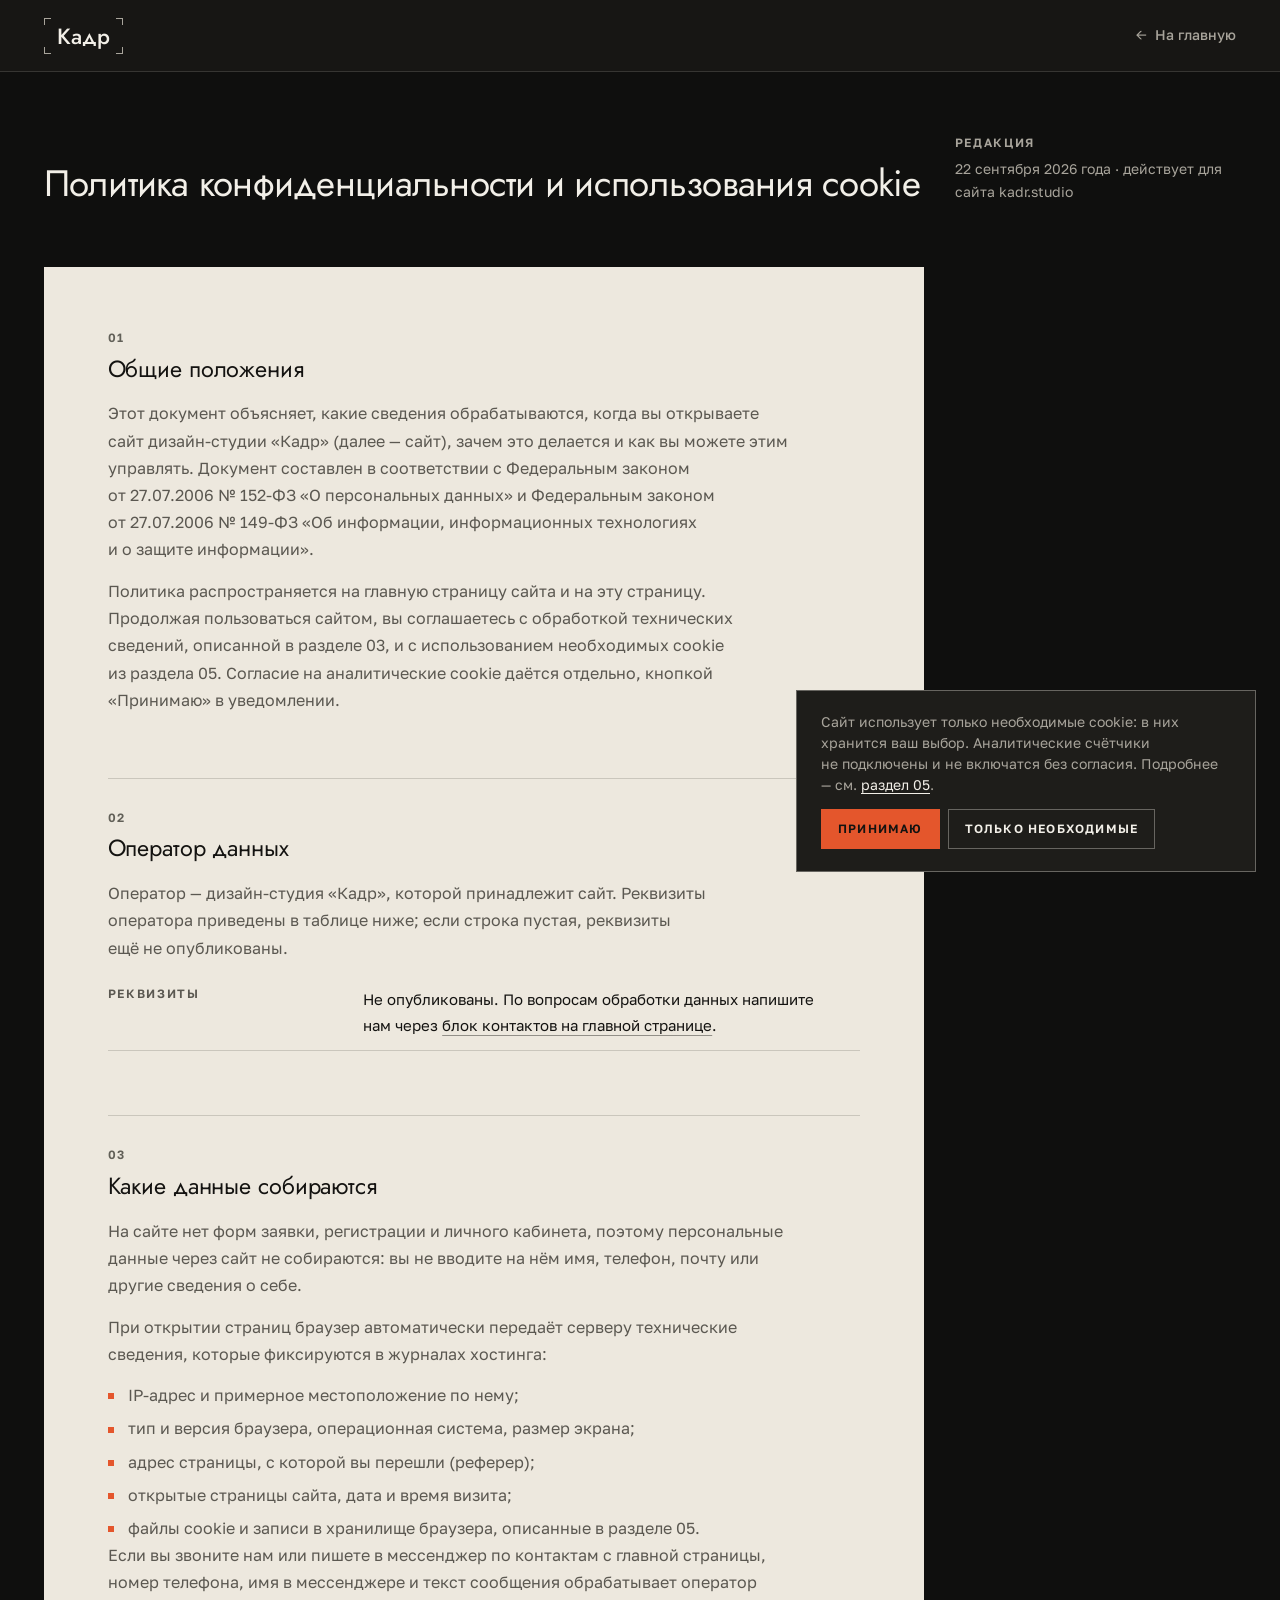
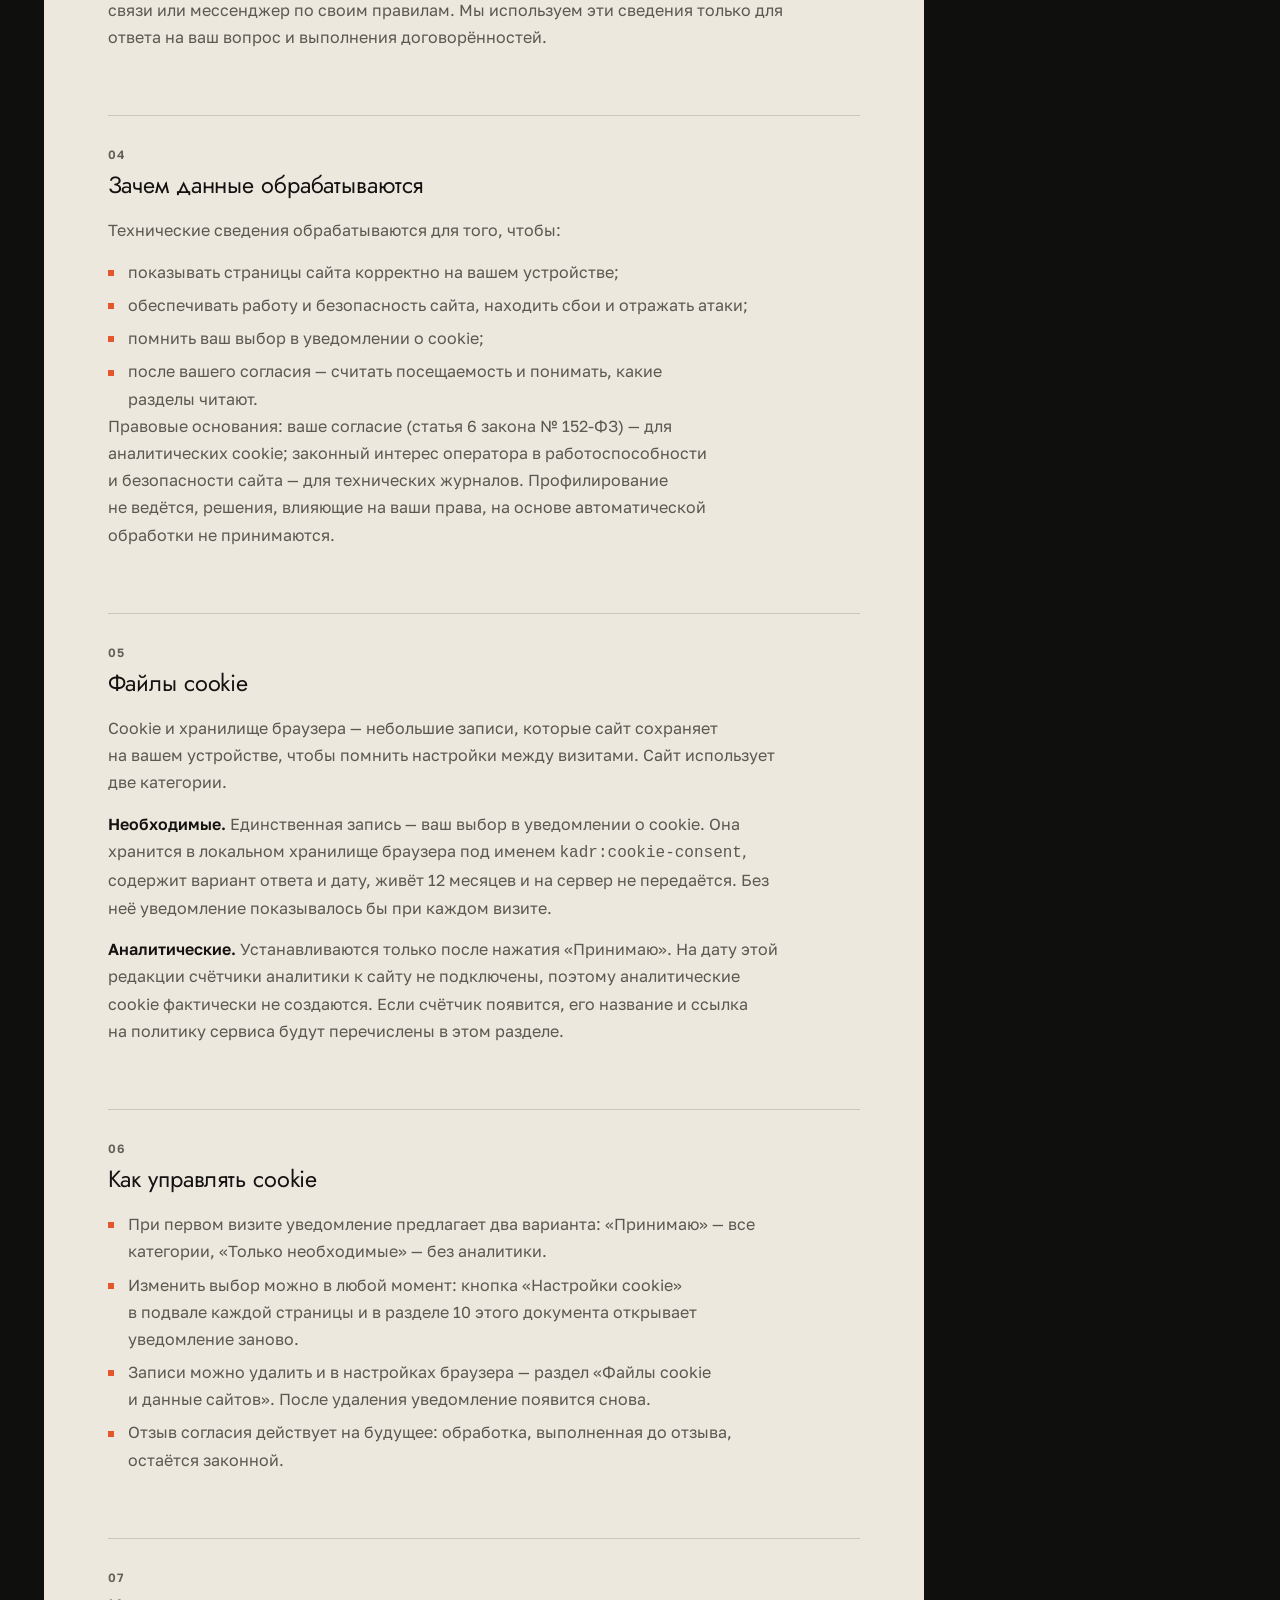
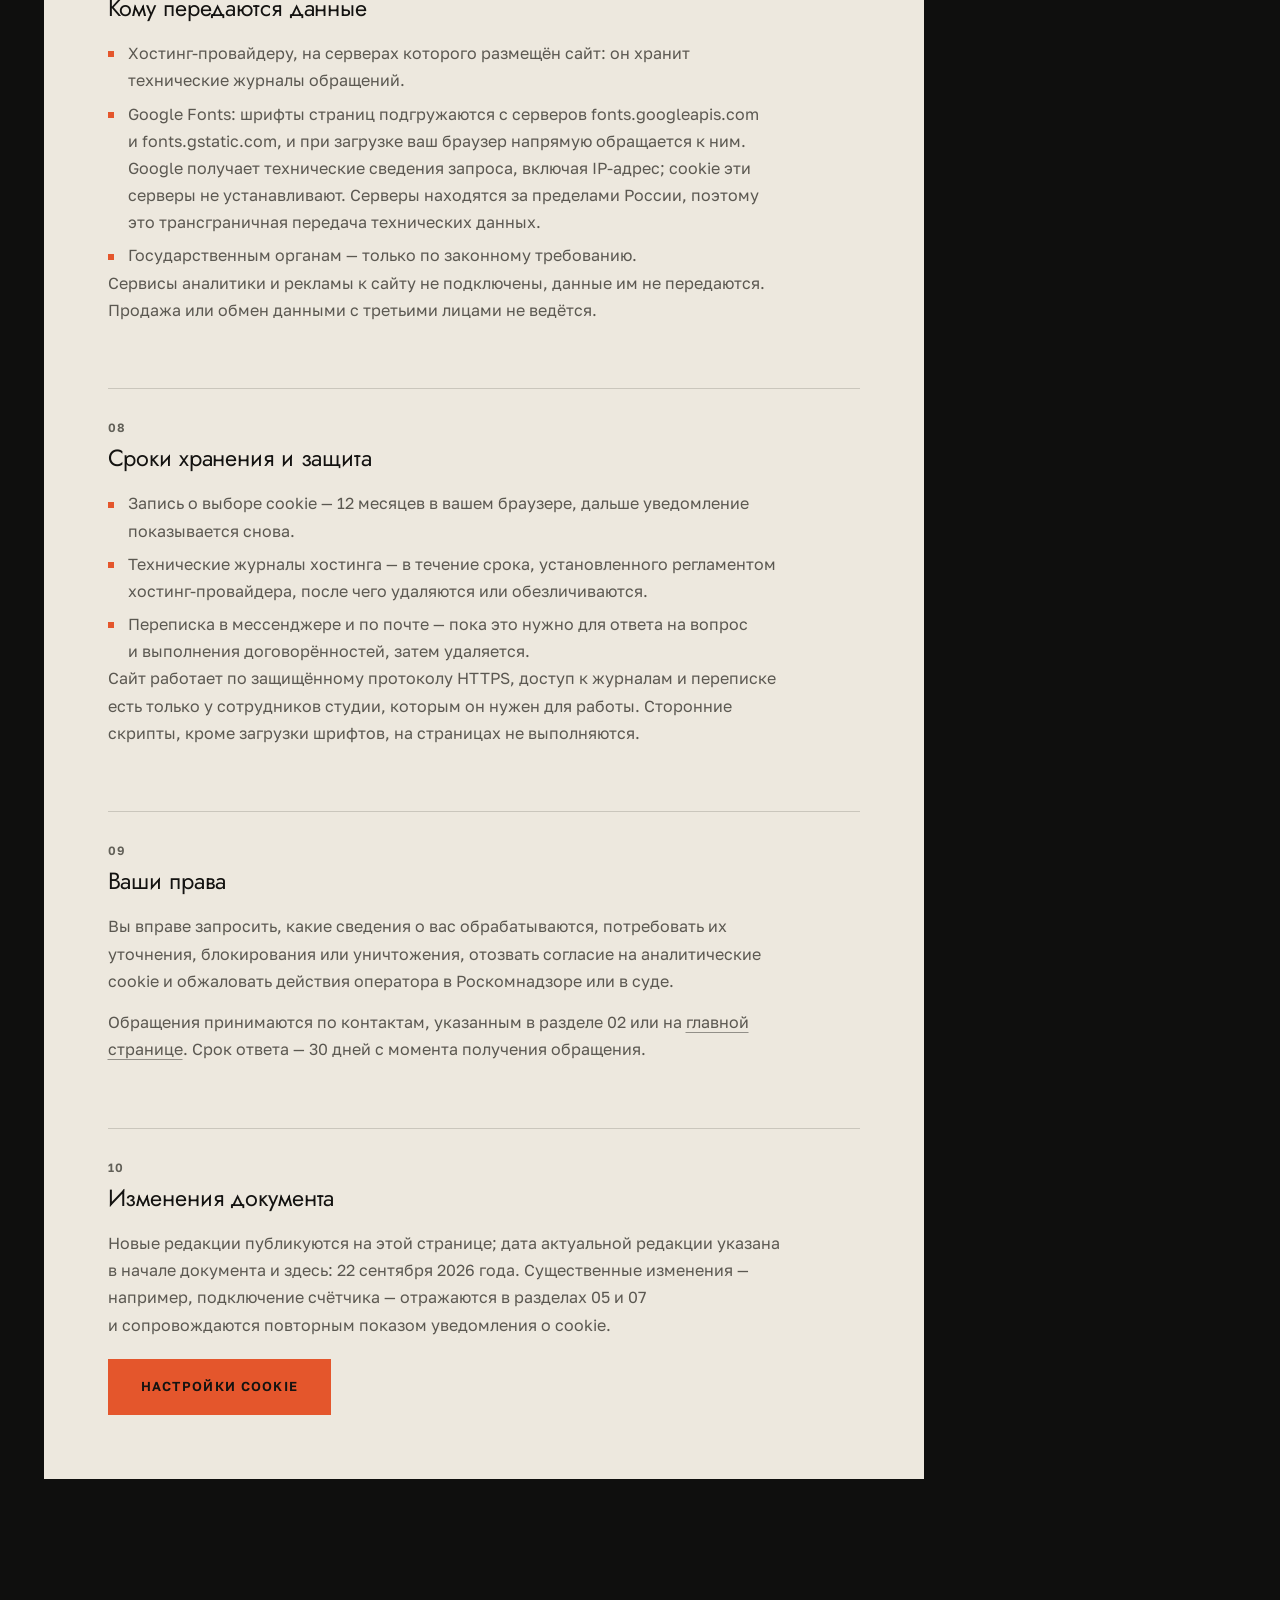
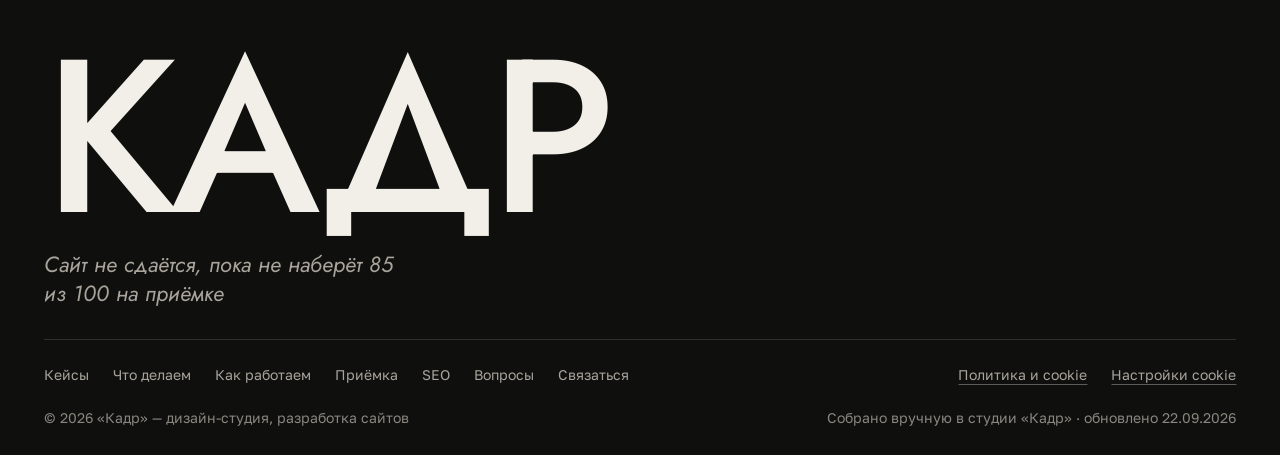
==== privacy.html @ ef0cd070 "Сайт студии «Кадр»: главная, политика, разметка, прелоадер Co-Authored-By: Claude Fable 5.1 <noreply" ====
<!doctype html>
<html lang="ru">
<head>
<meta charset="utf-8">
<meta name="viewport" content="width=device-width, initial-scale=1">
<title>Политика конфиденциальности и cookie — студия «Кадр»</title>
<meta name="description" content="Какие данные обрабатывает сайт дизайн-студии «Кадр», зачем, как устроены cookie и как отозвать согласие. Редакция от 22 сентября 2026 года.">
<link rel="canonical" href="https://kadr.studio/privacy.html">
<meta name="robots" content="index, follow">
<meta name="theme-color" content="#0F0F0E">
<meta property="og:type" content="article">
<meta property="og:locale" content="ru_RU">
<meta property="og:site_name" content="Кадр — дизайн-студия">
<meta property="og:title" content="Политика конфиденциальности и cookie — студия «Кадр»">
<meta property="og:description" content="Какие данные обрабатывает сайт студии, зачем, как устроены cookie и как отозвать согласие.">
<meta property="og:url" content="https://kadr.studio/privacy.html">
<meta property="og:image" content="https://kadr.studio/assets/img/og-kadr.jpg">
<meta property="og:image:width" content="1200">
<meta property="og:image:height" content="630">
<meta name="twitter:card" content="summary_large_image">
<link rel="icon" href="data:image/svg+xml,%3Csvg xmlns='http://www.w3.org/2000/svg' viewBox='0 0 32 32'%3E%3Crect width='32' height='32' fill='%230F0F0E'/%3E%3Cpath d='M3 9V3h6M23 3h6v6M3 23v6h6M29 23v6h-6' fill='none' stroke='%23F2EFE8' stroke-width='1.5'/%3E%3Cpath d='M12 9v14M21 9l-8 7 8 7' fill='none' stroke='%23E4562C' stroke-width='2.4' stroke-linecap='square'/%3E%3C/svg%3E" type="image/svg+xml">
<link rel="apple-touch-icon" href="assets/img/logo.png">
<link rel="preconnect" href="https://fonts.googleapis.com">
<link rel="preconnect" href="https://fonts.gstatic.com" crossorigin>
<link href="https://fonts.googleapis.com/css2?family=Jost:ital,wght@0,300;0,400;0,500;1,400&family=Golos+Text:wght@400;500;600&display=swap" rel="stylesheet">
<link rel="stylesheet" href="assets/style.css">
<script type="application/ld+json">
{
  "@context": "https://schema.org",
  "@type": "Organization",
  "@id": "https://kadr.studio/#organization",
  "name": "Кадр",
  "alternateName": "Дизайн-студия «Кадр»",
  "url": "https://kadr.studio/",
  "logo": {
    "@id": "https://kadr.studio/#logo"
  }
}
</script>
<script type="application/ld+json">
{
  "@context": "https://schema.org",
  "@type": "ProfessionalService",
  "@id": "https://kadr.studio/#organization",
  "name": "Кадр",
  "url": "https://kadr.studio/",
  "logo": {
    "@id": "https://kadr.studio/#logo"
  }
}
</script>
<script type="application/ld+json">
{
  "@context": "https://schema.org",
  "@type": "ImageObject",
  "@id": "https://kadr.studio/#logo",
  "url": "https://kadr.studio/assets/img/logo.png",
  "contentUrl": "https://kadr.studio/assets/img/logo.png",
  "width": 512,
  "height": 512,
  "caption": "Кадр — дизайн-студия"
}
</script>
<script type="application/ld+json">
{
  "@context": "https://schema.org",
  "@type": "WebSite",
  "@id": "https://kadr.studio/#website",
  "url": "https://kadr.studio/",
  "name": "Кадр — дизайн-студия",
  "inLanguage": "ru-RU",
  "publisher": {
    "@id": "https://kadr.studio/#organization"
  }
}
</script>
<script type="application/ld+json">
{
  "@context": "https://schema.org",
  "@type": "WebPage",
  "additionalType": "https://schema.org/PrivacyPolicy",
  "@id": "https://kadr.studio/privacy.html#webpage",
  "url": "https://kadr.studio/privacy.html",
  "name": "Политика конфиденциальности и использования cookie",
  "description": "Какие данные обрабатывает сайт дизайн-студии «Кадр», зачем, как устроены cookie и как отозвать согласие.",
  "inLanguage": "ru-RU",
  "isPartOf": {
    "@id": "https://kadr.studio/#website"
  },
  "author": {
    "@id": "https://kadr.studio/#organization"
  },
  "publisher": {
    "@id": "https://kadr.studio/#organization"
  },
  "copyrightHolder": {
    "@id": "https://kadr.studio/#organization"
  },
  "datePublished": "2026-09-22",
  "dateModified": "2026-09-22",
  "breadcrumb": {
    "@id": "https://kadr.studio/privacy.html#breadcrumb"
  }
}
</script>
<script type="application/ld+json">
{
  "@context": "https://schema.org",
  "@type": "BreadcrumbList",
  "@id": "https://kadr.studio/privacy.html#breadcrumb",
  "itemListElement": [
    {
      "@type": "ListItem",
      "position": 1,
      "name": "Главная",
      "item": "https://kadr.studio/"
    },
    {
      "@type": "ListItem",
      "position": 2,
      "name": "Политика конфиденциальности",
      "item": "https://kadr.studio/privacy.html"
    }
  ]
}
</script>
</head>
<body>
<a class="skip" href="#main">Перейти к содержанию</a>

<header class="header hdr--slim" id="hdr">
  <div class="container">
    <a class="logo frame" href="index.html" aria-label="Кадр — на главную">Кадр</a>
    <nav class="nav" aria-label="Навигация">
      <a class="hdr__back" href="index.html"><span class="arrow">←</span> На главную</a>
    </nav>
  </div>
</header>

<main id="main" class="legal">
  <div class="container">
    <div class="grid legal__intro">
      <h1 class="h1">Политика конфиденциальности и&nbsp;использования cookie</h1>
      <p class="legal__meta"><span class="label">Редакция</span><time datetime="2026-09-22">22 сентября 2026 года</time> · действует для сайта kadr.studio</p>
    </div>

    <article class="sheet">
      <section id="s01">
        <h2>Общие положения</h2>
        <p>Этот документ объясняет, какие сведения обрабатываются, когда вы открываете сайт дизайн-студии «Кадр» (далее — сайт), зачем это делается и как вы можете этим управлять. Документ составлен в&nbsp;соответствии с&nbsp;Федеральным законом от&nbsp;27.07.2006 №&nbsp;152-ФЗ «О&nbsp;персональных данных» и&nbsp;Федеральным законом от&nbsp;27.07.2006 №&nbsp;149-ФЗ «Об&nbsp;информации, информационных технологиях и&nbsp;о&nbsp;защите информации».</p>
        <p>Политика распространяется на&nbsp;главную страницу сайта и&nbsp;на&nbsp;эту страницу. Продолжая пользоваться сайтом, вы соглашаетесь с&nbsp;обработкой технических сведений, описанной в&nbsp;разделе&nbsp;03, и&nbsp;с&nbsp;использованием необходимых cookie из&nbsp;раздела&nbsp;05. Согласие на&nbsp;аналитические cookie даётся отдельно, кнопкой «Принимаю» в&nbsp;уведомлении.</p>
      </section>

      <section id="s02">
        <h2>Оператор данных</h2>
        <p>Оператор — дизайн-студия «Кадр», которой принадлежит сайт. Реквизиты оператора приведены в&nbsp;таблице ниже; если строка пустая, реквизиты ещё не&nbsp;опубликованы.</p>
        <table class="legal__table" data-legal-table>
          <tbody>
            <tr hidden><th scope="row">Наименование</th><td data-legal="entity"></td></tr>
            <tr hidden><th scope="row">ИНН</th><td data-legal="inn"></td></tr>
            <tr hidden><th scope="row">ОГРН / ОГРНИП</th><td data-legal="ogrn"></td></tr>
            <tr hidden><th scope="row">Юридический адрес</th><td data-legal="legalAddress"></td></tr>
            <tr hidden><th scope="row">Почта для обращений</th><td data-legal="email"></td></tr>
            <tr data-legal-empty><th scope="row">Реквизиты</th><td>Не&nbsp;опубликованы. По&nbsp;вопросам обработки данных напишите нам через <a href="index.html#contacts">блок контактов на&nbsp;главной странице</a>.</td></tr>
          </tbody>
        </table>
      </section>

      <section id="s03">
        <h2>Какие данные собираются</h2>
        <p>На&nbsp;сайте нет форм заявки, регистрации и&nbsp;личного кабинета, поэтому персональные данные через сайт не&nbsp;собираются: вы не&nbsp;вводите на&nbsp;нём имя, телефон, почту или другие сведения о&nbsp;себе.</p>
        <p>При открытии страниц браузер автоматически передаёт серверу технические сведения, которые фиксируются в&nbsp;журналах хостинга:</p>
        <ul>
          <li>IP-адрес и&nbsp;примерное местоположение по&nbsp;нему;</li>
          <li>тип и&nbsp;версия браузера, операционная система, размер экрана;</li>
          <li>адрес страницы, с&nbsp;которой вы перешли (реферер);</li>
          <li>открытые страницы сайта, дата и&nbsp;время визита;</li>
          <li>файлы cookie и&nbsp;записи в&nbsp;хранилище браузера, описанные в&nbsp;разделе&nbsp;05.</li>
        </ul>
        <p>Если вы звоните нам или пишете в&nbsp;мессенджер по&nbsp;контактам с&nbsp;главной страницы, номер телефона, имя в&nbsp;мессенджере и&nbsp;текст сообщения обрабатывает оператор связи или мессенджер по&nbsp;своим правилам. Мы используем эти сведения только для ответа на&nbsp;ваш вопрос и&nbsp;выполнения договорённостей.</p>
      </section>

      <section id="s04">
        <h2>Зачем данные обрабатываются</h2>
        <p>Технические сведения обрабатываются для того, чтобы:</p>
        <ul>
          <li>показывать страницы сайта корректно на&nbsp;вашем устройстве;</li>
          <li>обеспечивать работу и&nbsp;безопасность сайта, находить сбои и&nbsp;отражать атаки;</li>
          <li>помнить ваш выбор в&nbsp;уведомлении о&nbsp;cookie;</li>
          <li>после вашего согласия — считать посещаемость и&nbsp;понимать, какие разделы читают.</li>
        </ul>
        <p>Правовые основания: ваше согласие (статья&nbsp;6 закона №&nbsp;152-ФЗ) — для аналитических cookie; законный интерес оператора в&nbsp;работоспособности и&nbsp;безопасности сайта — для технических журналов. Профилирование не&nbsp;ведётся, решения, влияющие на&nbsp;ваши права, на&nbsp;основе автоматической обработки не&nbsp;принимаются.</p>
      </section>

      <section id="s05">
        <h2>Файлы cookie</h2>
        <p>Cookie и&nbsp;хранилище браузера — небольшие записи, которые сайт сохраняет на&nbsp;вашем устройстве, чтобы помнить настройки между визитами. Сайт использует две категории.</p>
        <p><strong>Необходимые.</strong> Единственная запись — ваш выбор в&nbsp;уведомлении о&nbsp;cookie. Она хранится в&nbsp;локальном хранилище браузера под именем <code>kadr:cookie-consent</code>, содержит вариант ответа и&nbsp;дату, живёт 12&nbsp;месяцев и&nbsp;на&nbsp;сервер не&nbsp;передаётся. Без неё уведомление показывалось бы при каждом визите.</p>
        <p><strong>Аналитические.</strong> Устанавливаются только после нажатия «Принимаю». На&nbsp;дату этой редакции счётчики аналитики к&nbsp;сайту не&nbsp;подключены, поэтому аналитические cookie фактически не&nbsp;создаются. Если счётчик появится, его название и&nbsp;ссылка на&nbsp;политику сервиса будут перечислены в&nbsp;этом разделе.</p>
      </section>

      <section id="s06">
        <h2>Как управлять cookie</h2>
        <ul>
          <li>При первом визите уведомление предлагает два варианта: «Принимаю» — все категории, «Только необходимые» — без аналитики.</li>
          <li>Изменить выбор можно в&nbsp;любой момент: кнопка «Настройки cookie» в&nbsp;подвале каждой страницы и&nbsp;в&nbsp;разделе&nbsp;10 этого документа открывает уведомление заново.</li>
          <li>Записи можно удалить и&nbsp;в&nbsp;настройках браузера — раздел «Файлы cookie и&nbsp;данные сайтов». После удаления уведомление появится снова.</li>
          <li>Отзыв согласия действует на&nbsp;будущее: обработка, выполненная до&nbsp;отзыва, остаётся законной.</li>
        </ul>
      </section>

      <section id="s07">
        <h2>Кому передаются данные</h2>
        <ul>
          <li>Хостинг-провайдеру, на&nbsp;серверах которого размещён сайт: он хранит технические журналы обращений.</li>
          <li>Google Fonts: шрифты страниц подгружаются с&nbsp;серверов fonts.googleapis.com и&nbsp;fonts.gstatic.com, и&nbsp;при загрузке ваш браузер напрямую обращается к&nbsp;ним. Google получает технические сведения запроса, включая IP-адрес; cookie эти серверы не&nbsp;устанавливают. Серверы находятся за&nbsp;пределами России, поэтому это трансграничная передача технических данных.</li>
          <li>Государственным органам — только по&nbsp;законному требованию.</li>
        </ul>
        <p>Сервисы аналитики и&nbsp;рекламы к&nbsp;сайту не&nbsp;подключены, данные им не&nbsp;передаются. Продажа или обмен данными с&nbsp;третьими лицами не&nbsp;ведётся.</p>
      </section>

      <section id="s08">
        <h2>Сроки хранения и&nbsp;защита</h2>
        <ul>
          <li>Запись о&nbsp;выборе cookie — 12&nbsp;месяцев в&nbsp;вашем браузере, дальше уведомление показывается снова.</li>
          <li>Технические журналы хостинга — в&nbsp;течение срока, установленного регламентом хостинг-провайдера, после чего удаляются или обезличиваются.</li>
          <li>Переписка в&nbsp;мессенджере и&nbsp;по&nbsp;почте — пока это нужно для ответа на&nbsp;вопрос и&nbsp;выполнения договорённостей, затем удаляется.</li>
        </ul>
        <p>Сайт работает по&nbsp;защищённому протоколу HTTPS, доступ к&nbsp;журналам и&nbsp;переписке есть только у&nbsp;сотрудников студии, которым он нужен для работы. Сторонние скрипты, кроме загрузки шрифтов, на&nbsp;страницах не&nbsp;выполняются.</p>
      </section>

      <section id="s09">
        <h2>Ваши права</h2>
        <p>Вы вправе запросить, какие сведения о&nbsp;вас обрабатываются, потребовать их уточнения, блокирования или уничтожения, отозвать согласие на&nbsp;аналитические cookie и&nbsp;обжаловать действия оператора в&nbsp;Роскомнадзоре или в&nbsp;суде.</p>
        <p>Обращения принимаются по&nbsp;контактам, указанным в&nbsp;разделе&nbsp;02 или на&nbsp;<a href="index.html#contacts">главной странице</a>. Срок ответа — 30&nbsp;дней с&nbsp;момента получения обращения.</p>
      </section>

      <section id="s10">
        <h2>Изменения документа</h2>
        <p>Новые редакции публикуются на&nbsp;этой странице; дата актуальной редакции указана в&nbsp;начале документа и&nbsp;здесь: <time datetime="2026-09-22">22 сентября 2026 года</time>. Существенные изменения — например, подключение счётчика — отражаются в&nbsp;разделах&nbsp;05 и&nbsp;07 и&nbsp;сопровождаются повторным показом уведомления о&nbsp;cookie.</p>
        <button class="btn btn--primary" type="button" data-cookie-settings>Настройки cookie</button>
      </section>
    </article>
  </div>
</main>

<footer class="footer">
  <div class="container">
    <p class="footer__mark" aria-hidden="true">Кадр</p>
    <p class="footer__tag">Сайт не&nbsp;сдаётся, пока не&nbsp;наберёт 85 из&nbsp;100 на&nbsp;приёмке</p>
    <div class="footer__row">
      <ul class="footer__nav">
        <li><a href="index.html#cases">Кейсы</a></li>
        <li><a href="index.html#services">Что делаем</a></li>
        <li><a href="index.html#how">Как работаем</a></li>
        <li><a href="index.html#quality">Приёмка</a></li>
        <li><a href="index.html#seo">SEO</a></li>
        <li><a href="index.html#faq">Вопросы</a></li>
        <li><a href="index.html#contacts">Связаться</a></li>
      </ul>
      <ul class="footer__socials" data-socials hidden></ul>
      <div class="footer__legal">
        <a href="privacy.html" aria-current="page">Политика и&nbsp;cookie</a>
        <button type="button" data-cookie-settings>Настройки cookie</button>
      </div>
    </div>
    <div class="footer__bottom">
      <span>© 2026 «Кадр» — дизайн-студия, разработка сайтов</span>
      <span>Собрано вручную в&nbsp;студии «Кадр» · обновлено <time datetime="2026-09-22">22.09.2026</time></span>
    </div>
  </div>
</footer>

<aside class="cookie" id="cookie" role="dialog" aria-live="polite" aria-label="Использование cookie" hidden>
  <p>Сайт использует только необходимые cookie: в&nbsp;них хранится ваш выбор. Аналитические счётчики не&nbsp;подключены и&nbsp;не&nbsp;включатся без&nbsp;согласия. Подробнее — см.&nbsp;<a href="#s05">раздел&nbsp;05</a>.</p>
  <div class="cookie__actions">
    <button class="btn btn--primary btn--sm" type="button" data-consent="all">Принимаю</button>
    <button class="btn btn--ghost btn--sm" type="button" data-consent="necessary">Только необходимые</button>
  </div>
</aside>

<script src="assets/main.js" defer></script>
</body>
</html>
---- assets/style.css ----
/* ==========================================================================
   Кадр — дизайн-студия. style.css
   Концепция: «Каждый экран — кадр. Свет, композиция, одна мысль.»
   Токены — из 05-design-concept.md. Радиусов, теней и blur нет.
   ========================================================================== */

/* 0. Токены ------------------------------------------------------------- */
:root {
  --bg: #0F0F0E;
  --bg-alt: #171614;
  --bg-raise: #1E1D1A;
  --paper: #EDE8DE;
  --paper-alt: #E3DDD1;
  --ink: #F2EFE8;
  --ink-soft: #A8A49B;
  --ink-mute: #88867E;
  --ink-dark: #141311;
  --ink-dark-soft: #5B5851;
  --accent: #E4562C;
  --accent-ink: #141311;
  --accent-soft: rgba(228, 86, 44, .16);
  --line: rgba(242, 239, 232, .14);
  --line-strong: rgba(242, 239, 232, .34);
  --line-dark: rgba(20, 19, 17, .16);
  --line-dark-strong: rgba(20, 19, 17, .42);

  --font-display: 'Jost', 'Futura', 'Century Gothic', 'Avenir Next', sans-serif;
  --font-text: 'Golos Text', 'Segoe UI', system-ui, sans-serif;

  --fs-display: clamp(40px, 3.4vw + 20px, 88px);
  --fs-h2: clamp(28px, 1.7vw + 15px, 52px);
  --fs-h3: clamp(20px, .5vw + 17px, 26px);
  --fs-statement: clamp(22px, 1.1vw + 13px, 36px);
  --fs-lead: clamp(17px, .3vw + 15px, 20px);
  --fs-body: 16px;
  --fs-small: 14px;
  --fs-label: 12px;
  --fs-btn: 13px;
  --fs-num: clamp(17px, .3vw + 15.8px, 20px);
  --fs-num-lg: clamp(56px, 5.4vw + 35px, 128px);
  --fs-num-md: clamp(28px, .8vw + 22px, 40px);
  --fs-wordmark: clamp(80px, 17vw, 300px);

  --pad-x: clamp(20px, 3.4vw, 64px);
  --container: 1680px;
  --gap: clamp(16px, 1.7vw, 32px);
  --s-xl: clamp(96px, 11vw, 176px);
  --s-lg: clamp(72px, 8vw, 128px);
  --s-md: clamp(48px, 5vw, 80px);
  --s-sm: clamp(24px, 2.5vw, 40px);
  --header-h: 72px;

  --frame-leg: 28px;
  --frame-t: 1px;
  --frame-inset: 20px;

  --radius: 0px;
  --ease: cubic-bezier(.16, 1, .3, 1);
  --dur: 900ms;
}
@media (min-width: 1920px) { :root { --frame-inset: 28px; } }
@media (max-width: 767px) {
  :root { --header-h: 64px; --frame-leg: 16px; --frame-inset: 12px; --fs-label: 11px; --fs-small: 13px; }
}

/* 1. Reset -------------------------------------------------------------- */
*, *::before, *::after { box-sizing: border-box; }
html { -webkit-text-size-adjust: 100%; }
@media (prefers-reduced-motion: no-preference) { html:focus-within { scroll-behavior: smooth; } }
body {
  margin: 0; background: var(--bg); color: var(--ink);
  font: 400 var(--fs-body) / 1.6 var(--font-text);
  -webkit-font-smoothing: antialiased; text-rendering: optimizeLegibility;
  overflow-x: clip;
}
img { display: block; max-width: 100%; height: auto; }
h1, h2, h3, p, ul, ol, figure, dl, dd { margin: 0; }
ul, ol { padding: 0; list-style: none; }
a { color: inherit; text-decoration: none; }
address { font-style: normal; }
button { font: inherit; color: inherit; background: none; border: 0; padding: 0; cursor: pointer; }
:focus-visible { outline: 2px solid var(--accent); outline-offset: 4px; }
.skip { position: absolute; left: 16px; top: -100px; z-index: 100; padding: 12px 20px; background: var(--accent); color: var(--accent-ink); font: 600 var(--fs-btn) / 1 var(--font-text); letter-spacing: .1em; text-transform: uppercase; }
.skip:focus-visible { top: 16px; outline-offset: 2px; }
.sr-only { position: absolute; width: 1px; height: 1px; overflow: hidden; clip: rect(0 0 0 0); white-space: nowrap; }
[hidden] { display: none !important; }

/* 2. Типографика -------------------------------------------------------- */
.h1, h1 { font: 400 var(--fs-display) / .98 var(--font-display); letter-spacing: -.02em; text-wrap: balance; }
h1 em { font-style: italic; font-weight: 400; }
.h2 { font: 400 var(--fs-h2) / 1.04 var(--font-display); letter-spacing: -.015em; text-wrap: balance; }
.h3 { font: 400 var(--fs-h3) / 1.15 var(--font-display); letter-spacing: -.005em; text-wrap: balance; }
.statement { font: 300 var(--fs-statement) / 1.2 var(--font-display); letter-spacing: -.01em; text-wrap: pretty; }
.lead { font-size: var(--fs-lead); line-height: 1.5; color: var(--ink-soft); text-wrap: pretty; max-width: 46ch; }
.label { font: 600 var(--fs-label) / 1.2 var(--font-text); letter-spacing: .14em; text-transform: uppercase; color: var(--ink-soft); }
.small { font-size: var(--fs-small); line-height: 1.5; }
.num { font-variant-numeric: tabular-nums lining-nums; }
.muted { color: var(--ink-soft); }
p { text-wrap: pretty; }
.text > p + p { margin-top: .9em; }
.text a { text-decoration: underline; text-decoration-thickness: 1px; text-underline-offset: 4px; text-decoration-color: var(--ink-soft); }
.text a:hover { text-decoration-color: var(--accent); }

/* 3. Раскладка ---------------------------------------------------------- */
.container { width: min(100% - 2 * var(--pad-x), var(--container)); margin-inline: auto; }
.grid { display: grid; grid-template-columns: repeat(12, minmax(0, 1fr)); column-gap: var(--gap); }
.section { padding-block: var(--s-xl); scroll-margin-top: calc(var(--header-h) + 16px); }
.section--lg { padding-block: var(--s-lg); }
.section--alt { background: var(--bg-alt); }
.section--paper {
  background: var(--paper); color: var(--ink-dark);
  --ink: var(--ink-dark); --ink-soft: var(--ink-dark-soft); --ink-mute: #626058;
  --line: var(--line-dark); --line-strong: var(--line-dark-strong); --bg-raise: var(--paper-alt);
}
.section__head { margin-bottom: var(--s-md); }
.section__num { display: block; margin-bottom: 20px; }
.section__head > .section__num { grid-column: 1 / -1; }
.section__head .h2 { grid-column: 1 / 8; }
.section__head--split .h2 { grid-column: 1 / 7; }
.section__head--split .lead { grid-column: 8 / 12; align-self: end; }
.rule { border: 0; border-top: 1px solid var(--line); margin: 0; }
@media (max-width: 1023px) {
  .section__head .h2, .section__head--split .h2, .section__head--split .lead { grid-column: 1 / -1; }
  .section__head--split .lead { margin-top: 24px; }
}
@media (max-width: 767px) { .h2 { text-wrap: pretty; } }

/* 4. Кнопки и ссылки ----------------------------------------------------- */
.btn {
  display: inline-flex; align-items: center; justify-content: center; gap: 12px;
  min-height: 56px; padding: 0 32px;
  font: 600 var(--fs-btn) / 1 var(--font-text); letter-spacing: .1em; text-transform: uppercase;
  border: 1px solid transparent; white-space: nowrap;
  transition: background-color .25s var(--ease), color .25s var(--ease), border-color .25s var(--ease);
}
.btn--primary { background: var(--accent); color: var(--accent-ink); border-color: var(--accent); }
.btn--primary:hover { background: var(--ink); border-color: var(--ink); color: var(--ink-dark); }
.btn--ghost { border-color: var(--line-strong); color: var(--ink); }
.btn--ghost:hover { background: var(--ink); color: var(--ink-dark); border-color: var(--ink); }
.btn--sm { min-height: 40px; padding: 0 16px; font-size: 12px; }
.section--paper .btn--primary { background: var(--ink-dark); color: var(--paper); border-color: var(--ink-dark); }
.section--paper .btn--primary:hover { background: var(--accent); border-color: var(--accent); color: var(--accent-ink); }
.section--paper .btn--ghost:hover { background: var(--ink-dark); color: var(--paper); border-color: var(--ink-dark); }
.link { display: inline-flex; align-items: baseline; gap: 8px; font-weight: 500; border-bottom: 1px solid var(--line-strong); padding-bottom: 2px; transition: border-color .25s var(--ease); }
.link:hover { border-color: var(--accent); }
.arrow { font-family: var(--font-text); font-weight: 400; }

/* 5. Сигнатура: рамка кадра --------------------------------------------- */
@property --fl { syntax: '<length>'; inherits: true; initial-value: 28px; }
.frame {
  position: relative; --fl: var(--frame-leg); --ft: var(--frame-t); --fc: var(--line-strong);
  background:
    linear-gradient(var(--fc), var(--fc)) top left / var(--fl) var(--ft) no-repeat,
    linear-gradient(var(--fc), var(--fc)) top left / var(--ft) var(--fl) no-repeat,
    linear-gradient(var(--fc), var(--fc)) top right / var(--fl) var(--ft) no-repeat,
    linear-gradient(var(--fc), var(--fc)) top right / var(--ft) var(--fl) no-repeat,
    linear-gradient(var(--fc), var(--fc)) bottom left / var(--fl) var(--ft) no-repeat,
    linear-gradient(var(--fc), var(--fc)) bottom left / var(--ft) var(--fl) no-repeat,
    linear-gradient(var(--fc), var(--fc)) bottom right / var(--fl) var(--ft) no-repeat,
    linear-gradient(var(--fc), var(--fc)) bottom right / var(--ft) var(--fl) no-repeat;
}
.frame--photo { padding: 12px; }
.frame--photo img { border: 1px solid var(--line); width: 100%; }
.frame__tag {
  position: absolute; z-index: 2; margin: 0;
  font: 600 var(--fs-label) / 1.2 var(--font-text); letter-spacing: .14em; text-transform: uppercase; color: var(--ink-soft);
  white-space: nowrap; pointer-events: none;
}
.frame__tag--tl { top: -.6em; left: calc(var(--fl) + 10px); }
.frame__tag--tr { top: -.6em; right: calc(var(--fl) + 10px); }
.frame__tag--bl { bottom: -.6em; left: calc(var(--fl) + 10px); }
.frame__tag--br { bottom: -.6em; right: calc(var(--fl) + 10px); }
.frame--photo .frame__tag { color: var(--ink-soft); }

/* 6. Шапка --------------------------------------------------------------- */
.header {
  position: fixed; inset: 0 0 auto; z-index: 50; height: var(--header-h);
  display: flex; align-items: center;
  border-bottom: 1px solid transparent;
  transition: background-color .3s var(--ease), border-color .3s var(--ease);
}
.header.is-stuck, body.menu-open .header { background: var(--bg-alt); border-bottom-color: var(--line); }
.header .container { display: flex; align-items: center; justify-content: space-between; gap: 24px; }
.logo {
  display: inline-block; padding: 7px 13px; --fl: 7px; --fc: var(--ink-soft);
  font: 500 22px / 1 var(--font-display); letter-spacing: .01em; color: var(--ink);
}
.logo:hover { --fc: var(--accent); }
.nav { display: flex; align-items: center; gap: 36px; }
.nav__list { display: flex; gap: 28px; }
.nav__list a { position: relative; display: block; font-size: 14px; font-weight: 500; color: var(--ink-soft); padding: 8px 0; transition: color .25s var(--ease); }
.nav__list a::before { content: ''; position: absolute; left: -12px; top: 50%; width: 4px; height: 4px; margin-top: -2px; background: var(--accent); opacity: 0; transition: opacity .25s var(--ease); }
.nav__list a:hover, .nav__list a.is-active { color: var(--ink); }
.nav__list a.is-active::before { opacity: 1; }
.header .btn { min-height: 44px; padding: 0 20px; }
.burger { display: none; position: relative; width: 44px; height: 44px; margin-right: -12px; }
.burger span { position: absolute; left: 12px; width: 20px; height: 1px; background: var(--ink); transition: transform .3s var(--ease), top .3s var(--ease); }
.burger span:nth-child(1) { top: 18px; }
.burger span:nth-child(2) { top: 26px; }
.burger[aria-expanded="true"] span:nth-child(1) { top: 22px; transform: rotate(45deg); }
.burger[aria-expanded="true"] span:nth-child(2) { top: 22px; transform: rotate(-45deg); }
.menu {
  position: fixed; inset: 0; z-index: 40; background: var(--bg);
  padding: calc(var(--header-h) + 24px) var(--pad-x) 32px;
  display: none; flex-direction: column; overflow: auto;
}
.menu.is-open { display: flex; }
.menu__list a { display: flex; align-items: baseline; gap: 16px; padding: 14px 0; border-bottom: 1px solid var(--line); font: 400 clamp(28px, 8vw, 40px) / 1.1 var(--font-display); }
.menu__list .label { min-width: 32px; }
.menu__foot { margin-top: auto; padding-top: 32px; display: grid; gap: 20px; }
.menu__foot .btn { width: 100%; }
body.menu-open { overflow: hidden; }
@media (max-width: 1023px) { .nav__list, .header .btn { display: none; } .burger { display: block; } }

/* 7. 01 Hero ------------------------------------------------------------- */
.hero {
  position: relative; min-height: 100svh; display: flex; align-items: flex-end;
  padding: calc(var(--header-h) + 56px) 0 clamp(48px, 8vh, 96px);
  overflow: hidden; isolation: isolate;
}
.hero__media { position: absolute; inset: 0; z-index: -1; }
.hero__media img { width: 100%; height: 100%; object-fit: cover; object-position: 62% 50%; }
.hero__media::after {
  content: ''; position: absolute; inset: 0;
  background:
    linear-gradient(to top, rgba(15, 15, 14, .95) 0%, rgba(15, 15, 14, .62) 42%, rgba(15, 15, 14, .18) 100%),
    linear-gradient(to right, rgba(15, 15, 14, .55) 0%, rgba(15, 15, 14, 0) 60%),
    rgba(15, 15, 14, .22);
}
.hero__frame { position: absolute; inset: calc(var(--header-h) + var(--frame-inset)) var(--frame-inset) var(--frame-inset); z-index: 2; pointer-events: none; --fc: var(--line-strong); }
.hero__frame .frame__tag { top: -.6em; }
.hero__frame .frame__tag--bl { top: auto; bottom: -.6em; }
.hero .container { width: min(100% - 2 * var(--pad-x), var(--container)); }
.hero__grid { align-items: end; row-gap: 40px; }
.hero__text { grid-column: 1 / 8; }
.hero__eyebrow { display: block; margin-bottom: 28px; }
.hero__title { margin-bottom: 28px; max-width: 14ch; }
.hero__lead { max-width: 44ch; margin-bottom: 36px; }
.hero__actions { display: flex; gap: 12px; flex-wrap: wrap; }
.hero__card {
  grid-column: 10 / 13; align-self: end; color: inherit;
  display: grid; grid-template-columns: 96px 1fr; gap: 12px 20px; align-items: start;
  background: var(--bg-raise); border: 1px solid var(--line-strong); padding: 22px 24px 24px;
}
.hero__card img { width: 96px; height: 60px; object-fit: cover; object-position: top; border: 1px solid var(--line); grid-row: 1 / 3; }
.hero__card .label { color: var(--ink); align-self: center; }
.hero__card p { grid-column: 2; font-size: var(--fs-small); line-height: 1.5; color: var(--ink-soft); }
.hero__card .link { grid-column: 2; justify-self: start; font-size: var(--fs-small); }
.hero__card:hover .link { border-color: var(--accent); }
@media (max-width: 1279px) { .hero__text { grid-column: 1 / 12; } .hero__card { grid-column: 1 / 8; } }
@media (max-width: 1023px) { .hero__text { grid-column: 1 / -1; } .hero__card { grid-column: 1 / 9; } }
@media (max-width: 767px) {
  .hero { padding-top: calc(var(--header-h) + 40px); padding-bottom: 40px; }
  .hero__media img { object-position: 55% 50%; }
  .hero__grid { row-gap: 28px; }
  .hero__title { max-width: none; margin-bottom: 24px; }
  .hero__eyebrow { margin-bottom: 20px; }
  .hero__lead { margin-bottom: 28px; }
  .hero__actions { flex-direction: column; }
  .hero__actions .btn { width: 100%; }
  .hero__card { grid-column: 1 / -1; grid-template-columns: 72px 1fr; padding: 16px; }
  .hero__card img { width: 72px; height: 45px; }
  .hero__frame .frame__tag--bl { display: none; }
}

/* 8. 02 Подход ----------------------------------------------------------- */
.facts { display: grid; grid-template-columns: repeat(4, 1fr); border-top: 1px solid var(--line); border-bottom: 1px solid var(--line); }
.fact { padding: 44px 32px 44px 0; }
.fact + .fact { border-left: 1px solid var(--line); padding-left: 32px; }
.fact__num { font: 300 var(--fs-num-lg) / .9 var(--font-display); letter-spacing: -.03em; font-variant-numeric: tabular-nums; margin-bottom: 22px; white-space: nowrap; }
.br { color: var(--accent); font-weight: 300; }
.fact__label { display: block; margin-bottom: 10px; color: var(--ink); }
.fact__text { color: var(--ink-soft); font-size: var(--fs-small); line-height: 1.5; max-width: 28ch; }
.cols3 { display: grid; grid-template-columns: repeat(3, 1fr); column-gap: var(--gap); padding-top: var(--s-md); border-top: 1px solid var(--line); }
.col .label { display: block; margin-bottom: 20px; color: var(--ink-mute); }
.col .h3 { margin-bottom: 16px; max-width: 18ch; }
.col p { color: var(--ink-soft); max-width: 34ch; }
@media (max-width: 1023px) {
  .facts { grid-template-columns: 1fr 1fr; }
  .fact { padding: 28px 20px 28px 0; }
  .fact + .fact { border-left: 0; padding-left: 0; }
  .fact:nth-child(even) { border-left: 1px solid var(--line); padding-left: 20px; }
  .fact:nth-child(n + 3) { border-top: 1px solid var(--line); }
  .cols3 { grid-template-columns: 1fr; row-gap: 0; padding-top: 0; }
  .col { padding: 32px 0; border-bottom: 1px solid var(--line); }
  .col .label { margin-bottom: 12px; }
}

/* 9. 03 Кейсы ------------------------------------------------------------ */
.case { display: grid; grid-template-columns: repeat(12, minmax(0, 1fr)); column-gap: var(--gap); row-gap: 36px; align-items: start; }
.case__desktop { grid-column: 1 / 9; grid-row: 1; }
.case__mobile { grid-column: 9 / 12; grid-row: 1 / 3; align-self: start; margin-top: 10%; position: relative; z-index: 2; background-color: var(--bg-alt); }
.case__mobile img { aspect-ratio: 9 / 13; object-fit: cover; object-position: top; }
.case__meta { grid-column: 1 / 9; grid-row: 2; display: flex; justify-content: space-between; gap: 16px 32px; flex-wrap: wrap; align-items: baseline; border-top: 1px solid var(--line); padding-top: 20px; }
.case__tags { display: flex; gap: 12px 28px; flex-wrap: wrap; }
.case__tags .label { color: var(--ink); }
.case__body { grid-column: 1 / 6; grid-row: 2; padding-top: 8px; }
.case__body .label { display: block; margin-bottom: 16px; }
.case__body .h3 { margin-bottom: 12px; }
.case__body .h3 { margin-bottom: 16px; }
.case__body p { color: var(--ink-soft); }
.case__link { margin-top: 20px; }
.cases__second { margin-top: var(--s-md); padding-top: var(--s-md); border-top: 1px solid var(--line); row-gap: 36px; }
.case--small { grid-column: 1 / 7; display: grid; gap: 24px; align-content: start; }
.case--small + .case--small { grid-column: 7 / 13; }
.case--small p { max-width: 40ch; }
.case--small .label { display: block; margin-bottom: 12px; }
.case--small .h3 { margin-bottom: 10px; }
.case--small .case__tags { margin-top: 4px; }
.case--empty {
  grid-column: 7 / 13; display: flex; flex-direction: column; justify-content: center; align-items: flex-start; gap: 32px;
  padding: clamp(32px, 4vw, 64px); background-color: var(--bg); min-height: 100%;
}
.case--empty .statement { max-width: 16ch; }
@media (max-width: 1023px) {
  .case__desktop { grid-column: 1 / -1; }
  .case__mobile { grid-column: 7 / 13; grid-row: 2; margin-top: -14%; }
  .case__meta { grid-column: 1 / 7; grid-row: 2; align-self: end; flex-direction: column; align-items: flex-start; border-top: 0; padding-top: 0; }
  .case__tags { flex-direction: column; gap: 10px; }
  .case__body { grid-column: 1 / 9; grid-row: 3; }
  .case--small, .case--empty { grid-column: 1 / -1; }
  .case--empty { min-height: 0; padding: 32px 24px; }
}
@media (max-width: 767px) {
  .case { row-gap: 24px; }
  .case__mobile { grid-column: 7 / 13; margin-top: -10%; }
  .case__body { grid-column: 1 / -1; }
  .frame--photo { padding: 8px; }
}

/* 10. 04 Что делаем ------------------------------------------------------ */
.services__intro { row-gap: 32px; align-items: start; }
.services__intro .lead { grid-column: 1 / 7; }
.fork { grid-column: 8 / 13; }
.fork .label { display: block; margin-bottom: 8px; color: var(--ink-mute); }
.fork li { display: grid; grid-template-columns: 1fr auto; gap: 16px; align-items: baseline; padding: 12px 0; border-bottom: 1px solid var(--line); font-size: var(--fs-small); line-height: 1.45; color: var(--ink-soft); }
.fork b { font: 600 var(--fs-label) / 1.2 var(--font-text); letter-spacing: .14em; text-transform: uppercase; color: var(--ink); white-space: nowrap; }
.fork b::before { content: '→'; margin-right: 10px; color: var(--accent); letter-spacing: 0; }
.services__body { margin-top: var(--s-sm); border-top: 1px solid var(--line); }
.products { grid-column: 1 / 8; }
.product {
  display: grid; grid-template-columns: 56px 1fr auto; gap: 8px var(--gap); align-items: start;
  padding: clamp(28px, 2.6vw, 44px) var(--gap); margin-inline: calc(-1 * var(--gap));
  border-bottom: 1px solid var(--line); transition: background-color .3s var(--ease);
}
.product:hover, .product.is-active { background: var(--bg-raise); }
.product__num { padding-top: .55em; color: var(--ink-mute); }
.product__main { grid-column: 2; max-width: 40ch; }
.product__main p { margin-top: 10px; color: var(--ink-soft); font-size: 15px; line-height: 1.55; }
.product__price { grid-column: 3; text-align: right; }
.product__price b { display: block; font: 600 var(--fs-num) / 1 var(--font-text); font-variant-numeric: tabular-nums; white-space: nowrap; }
.product__price span { display: block; margin-top: 8px; font-size: var(--fs-small); color: var(--ink-soft); white-space: nowrap; }
.product__rows { grid-column: 2 / 4; display: grid; gap: 14px; margin-top: 18px; }
.product__row { display: grid; grid-template-columns: 124px 1fr; gap: 16px; align-items: baseline; }
.product__row .label { color: var(--ink-mute); font-size: 11px; }
.product__row p { font-size: 15px; line-height: 1.55; color: var(--ink-soft); max-width: 60ch; }
.product__list { display: grid; grid-template-columns: 1fr 1fr; gap: 6px 24px; }
.product__list li { position: relative; padding-left: 16px; font-size: 15px; line-height: 1.5; color: var(--ink-soft); }
.product__list li::before { content: ''; position: absolute; left: 0; top: .62em; width: 6px; height: 6px; background: var(--line-strong); }
.services__media { grid-column: 9 / 13; }
.sticky { position: sticky; top: calc(var(--header-h) + 24px); }
.media { position: relative; aspect-ratio: 4 / 5; padding: 12px; max-height: calc(100vh - var(--header-h) - 64px); margin-left: auto; }
.media img { position: absolute; inset: 12px; width: calc(100% - 24px); height: calc(100% - 24px); object-fit: cover; opacity: 0; filter: brightness(.82); transition: opacity .45s var(--ease); border: 1px solid var(--line); }
.media img.is-active { opacity: 1; }
.services__band { display: none; margin-bottom: var(--s-sm); }
.industries { margin-top: var(--s-md); padding-top: var(--s-sm); border-top: 1px solid var(--line); display: flex; gap: 12px 32px; flex-wrap: wrap; align-items: baseline; }
@media (max-width: 1023px) {
  .services__intro .lead, .fork { grid-column: 1 / -1; }
  .products { grid-column: 1 / -1; }
  .services__media { display: none; }
  .services__band { display: block; grid-column: 1 / -1; }
  .services__band img { aspect-ratio: 16 / 10; object-fit: cover; filter: brightness(.82); }
}
@media (max-width: 767px) {
  .product { grid-template-columns: 1fr; padding-inline: 0; margin-inline: 0; row-gap: 10px; }
  .product__num { padding-top: 0; }
  .product__main { grid-column: 1; }
  .product__price { grid-column: 1; text-align: left; display: flex; gap: 16px; align-items: baseline; }
  .product__price span { margin-top: 0; }
  .product__rows { grid-column: 1 / -1; }
  .product__row { grid-template-columns: 1fr; gap: 6px; }
  .product__list { grid-template-columns: 1fr; }
}

/* 11. 05 Как работаем (бумага) ------------------------------------------ */
.how__body { align-items: start; }
.steps { grid-column: 1 / 9; }
.step { display: grid; grid-template-columns: 64px 1fr 1.6fr; column-gap: var(--gap); }
.steps__head { padding: 12px 16px; margin-inline: -16px; background: var(--paper-alt); }
.step { padding: 24px 0; border-top: 1px solid var(--line); align-items: baseline; }
.steps { grid-column: 1 / 8; }
.aside { grid-column: 9 / 13; }
.aside .btn { margin-top: 32px; }
.step__num { font: 300 var(--fs-num-md) / 1 var(--font-display); letter-spacing: -.02em; font-variant-numeric: tabular-nums; }
.step__name { font: 400 var(--fs-h3) / 1.2 var(--font-display); text-wrap: balance; }
.step__do { font-size: 15px; line-height: 1.55; color: var(--ink-soft); }
.step__meta { display: contents; }
.step__out { font-size: 15px; line-height: 1.55; }
.step__days { text-align: right; font: 600 var(--fs-num) / 1 var(--font-text); font-variant-numeric: tabular-nums; }
.steps__total { display: flex; justify-content: space-between; gap: 16px; padding: 20px 0; }
.steps__total b { font: 600 var(--fs-num) / 1 var(--font-text); font-variant-numeric: tabular-nums; }
.aside { grid-column: 10 / 13; }
.aside .h3 { margin-bottom: 20px; }
.need + .need { margin-top: 32px; }
.need .label { display: block; margin-bottom: 8px; }
.need li { position: relative; padding: 10px 0 10px 20px; border-bottom: 1px solid var(--line); font-size: 15px; line-height: 1.5; }
.need li::before { content: ''; position: absolute; left: 0; top: 1.05em; width: 6px; height: 6px; }
.need--yes li::before { background: var(--accent); }
.need--no li::before { border: 1px solid var(--ink-soft); }
.how__cta { margin-top: var(--s-md); display: flex; gap: 16px 32px; align-items: center; flex-wrap: wrap; }
@media (max-width: 1023px) {
  .steps, .aside { grid-column: 1 / -1; }
  .aside { margin-top: var(--s-md); }
  .step { grid-template-columns: 48px 1fr; row-gap: 6px; }
  .step__num { grid-row: 1 / 3; }
  .step__do { grid-column: 2; }
}

/* 12. 06 Приёмка --------------------------------------------------------- */
.score { align-items: end; row-gap: 32px; }
.score__num { grid-column: 1 / 7; font: 300 var(--fs-num-lg) / .9 var(--font-display); letter-spacing: -.03em; font-variant-numeric: tabular-nums; white-space: nowrap; }
.score__text { grid-column: 7 / 12; }
.rubric { margin-top: var(--s-md); }
.rubric__bar { display: grid; grid-template-columns: 40fr 25fr 15fr 20fr; }
.rubric__seg { position: relative; padding: 22px 24px 0 0; border-top: 2px solid var(--line-strong); }
.rubric__seg::before { content: ''; position: absolute; left: 0; top: -2px; width: 1px; height: 14px; background: var(--line-strong); }
.rubric__seg:last-child::after { content: ''; position: absolute; right: 0; top: -2px; width: 1px; height: 14px; background: var(--line-strong); }
.rubric__pts { font: 300 var(--fs-num-md) / 1 var(--font-display); font-variant-numeric: tabular-nums; margin-bottom: 10px; }
.rubric__name { display: block; color: var(--ink); margin-bottom: 8px; }
.rubric__text { font-size: var(--fs-small); color: var(--ink-soft); max-width: 26ch; }
.quality__grid { margin-top: var(--s-md); padding-top: var(--s-md); border-top: 1px solid var(--line); row-gap: 40px; }
.hardfail { grid-column: 1 / 5; display: flex; flex-direction: column; }
.hardfail .label, .never .label { display: block; margin-bottom: 8px; }
.hardfail li { position: relative; padding: 10px 0 10px 20px; border-bottom: 1px solid var(--line); font-size: 15px; line-height: 1.5; color: var(--ink-soft); }
.hardfail li::before { content: ''; position: absolute; left: 0; top: 1.05em; width: 6px; height: 6px; background: var(--accent); }
.never { grid-column: 6 / 13; }
.never__head, .never__row { display: grid; grid-template-columns: 1fr 1fr; gap: var(--gap); }
.never__row { padding: 14px 0; border-bottom: 1px solid var(--line); font-size: 15px; line-height: 1.5; }
.never__no { text-decoration: line-through; text-decoration-color: var(--accent); text-decoration-thickness: 2px; color: var(--ink-soft); }
.never__yes { color: var(--ink); }
.quality__close { margin-top: auto; padding-top: var(--s-md); max-width: 18ch; font-size: clamp(22px, 1.1vw + 17px, 32px); }
@media (max-width: 1023px) {
  .score__num { grid-column: 1 / -1; }
  .score__text { grid-column: 1 / 11; }
  .rubric__bar { grid-template-columns: 1fr 1fr; row-gap: 32px; }
  .rubric__seg:nth-child(2)::after { content: ''; position: absolute; right: 0; top: -2px; width: 1px; height: 14px; background: var(--line-strong); }
  .hardfail, .never { grid-column: 1 / -1; }
}
@media (max-width: 767px) {
  .never__head { display: none; }
  .never__row { grid-template-columns: 1fr; gap: 6px; }
  .never__yes::before { content: '→ '; color: var(--accent); }
}

/* 13. 07 SEO ------------------------------------------------------------- */
.seo { position: relative; isolation: isolate; overflow: hidden; }
.seo__bg { position: absolute; inset: 0; z-index: -1; }
.seo__bg img { width: 100%; height: 100%; object-fit: cover; }
.seo__bg::after { content: ''; position: absolute; inset: 0; background: linear-gradient(to bottom, rgba(15, 15, 14, .9), rgba(15, 15, 14, .72) 40%, rgba(15, 15, 14, .9)); }
.seo__body { row-gap: 48px; align-items: start; }
.spec { grid-column: 1 / 7; }
.spec .label, .timeline .label { display: block; margin-bottom: 12px; }
.spec li { display: flex; align-items: baseline; gap: 12px; padding: 13px 0; border-bottom: 1px solid var(--line); }
.spec__k { white-space: nowrap; }
.spec__dots { flex: 1; border-bottom: 1px dotted var(--line-strong); transform: translateY(-.35em); min-width: 24px; }
.spec__v { color: var(--ink-soft); text-align: right; font-variant-numeric: tabular-nums; font-size: 15px; }
.timeline { grid-column: 8 / 13; }
.timeline__track { position: relative; display: grid; grid-template-columns: repeat(4, 1fr); padding-top: 28px; }
.timeline__track::before { content: ''; position: absolute; top: 4px; left: 0; right: 0; height: 1px; background: var(--line-strong); }
.tl { position: relative; padding-right: 16px; }
.tl::before { content: ''; position: absolute; top: -28px; left: 0; width: 9px; height: 9px; border-radius: 50%; background: var(--bg); border: 1px solid var(--line-strong); }
.tl:last-child::before { background: var(--accent); border-color: var(--accent); }
.tl__m { display: block; margin-bottom: 8px; color: var(--ink); }
.tl__t { font-size: var(--fs-small); color: var(--ink-soft); max-width: 18ch; }
.seo__more { grid-column: 8 / 13; }
.seo__more .statement { margin-top: 28px; color: var(--ink-soft); max-width: 22ch; }
@media (max-width: 1023px) {
  .spec, .timeline, .seo__more { grid-column: 1 / -1; }
}
@media (max-width: 767px) {
  .spec li { flex-wrap: wrap; }
  .spec__v { text-align: left; }
  .timeline__track { grid-template-columns: 1fr; padding-top: 0; padding-left: 28px; row-gap: 22px; }
  .timeline__track::before { top: 0; bottom: 0; left: 4px; right: auto; width: 1px; height: auto; }
  .tl::before { top: .25em; left: -28px; }
  .tl__t { max-width: none; }
}

/* 14. 08 Вопросы --------------------------------------------------------- */
.faq__list { grid-column: 1 / 9; border-top: 1px solid var(--line); }
.faq details { border-bottom: 1px solid var(--line); }
.faq summary {
  display: flex; justify-content: space-between; align-items: baseline; gap: 24px; padding: 22px 0; cursor: pointer; list-style: none;
  font: 400 var(--fs-h3) / 1.25 var(--font-display); text-wrap: balance;
}
.faq summary::-webkit-details-marker { display: none; }
.faq summary::after { content: '+'; flex: none; font: 300 32px / 1 var(--font-display); color: var(--ink-soft); }
.faq details[open] summary::after { content: '−'; }
.faq__a { padding: 0 48px 26px 0; color: var(--ink-soft); max-width: 56ch; }
@media (max-width: 1023px) { .faq__list { grid-column: 1 / -1; } .faq__a { padding-right: 0; } }

/* 15. 09 Связаться + подвал --------------------------------------------- */
.contacts__body { align-items: start; row-gap: 40px; }
.contacts__text { grid-column: 1 / 7; }
.contacts__text .section__num { margin-bottom: 20px; }
.contacts__text .h2 { margin-bottom: 24px; }
.contacts__text .lead { margin-bottom: 36px; }
.contacts__media { grid-column: 8 / 13; }
.contacts__media .frame--photo { aspect-ratio: 16 / 11; }
.contacts__media img { height: 100%; object-fit: cover; filter: brightness(.85); }
.contact-list { display: grid; grid-template-columns: repeat(2, minmax(0, 1fr)); gap: 24px 40px; margin-top: var(--s-md); padding-top: var(--s-sm); border-top: 1px solid var(--line); }
.contact dt { margin-bottom: 8px; }
.contact dd { font-size: var(--fs-body); }
.contact dd a { border-bottom: 1px solid var(--line-strong); }
.contact dd a:hover { border-color: var(--accent); }
.contacts__state { grid-column: 1 / -1; font-size: var(--fs-small); color: var(--ink-soft); }
.start { margin-top: var(--s-md); display: grid; grid-template-columns: repeat(3, 1fr); gap: var(--gap); }
.start li { padding-top: 16px; border-top: 1px solid var(--line); font-size: 15px; line-height: 1.5; color: var(--ink-soft); }
.start .label { display: block; margin-bottom: 8px; color: var(--ink); }
.footer { background: var(--bg); padding: var(--s-md) 0 28px; overflow: hidden; }
.footer__mark {
  font: 500 var(--fs-wordmark) / .85 var(--font-display); letter-spacing: -.04em; text-transform: uppercase;
  white-space: nowrap; width: 100vw; margin-inline: calc(50% - 50vw); padding-inline: var(--pad-x); user-select: none;
}
.footer__tag { font: italic 400 22px / 1.3 var(--font-display); color: var(--ink-soft); margin-top: 20px; max-width: 40ch; }
.footer__row { display: flex; flex-wrap: wrap; justify-content: space-between; align-items: baseline; gap: 16px 32px; margin-top: var(--s-sm); padding-top: 24px; border-top: 1px solid var(--line); font-size: var(--fs-small); color: var(--ink-soft); }
.footer__nav, .footer__socials, .footer__legal { display: flex; flex-wrap: wrap; gap: 8px 24px; }
.footer__row a:hover, .footer__legal button:hover { color: var(--ink); }
.footer__legal button, .footer__legal a { text-decoration: underline; text-underline-offset: 4px; text-decoration-color: var(--line-strong); }
.footer__bottom { display: flex; flex-wrap: wrap; justify-content: space-between; gap: 8px 32px; margin-top: 20px; font-size: var(--fs-small); color: var(--ink-mute); }
@media (max-width: 1023px) {
  .contacts__text, .contacts__media { grid-column: 1 / -1; }
  .contacts__media { order: -1; }
  .contacts__media .frame--photo { aspect-ratio: 16 / 10; }
  .start { grid-template-columns: 1fr; gap: 0; }
  .start li { padding: 16px 0; }
}
@media (max-width: 767px) {
  .contact-list { grid-template-columns: 1fr; gap: 20px; }
  .footer__tag { font-size: 18px; }
}

/* 16. Cookie-уведомление -------------------------------------------------- */
.cookie {
  position: fixed; right: 24px; bottom: 28px; z-index: 60; width: min(100% - 48px, 460px);
  background: var(--bg-raise); border: 1px solid var(--line-strong); padding: 20px 24px 22px;
  display: none; gap: 14px;
}
.cookie.is-open { display: grid; }
.cookie p { font-size: var(--fs-small); line-height: 1.5; color: var(--ink-soft); }
.cookie p a { text-decoration: underline; text-underline-offset: 3px; color: var(--ink); }
.cookie__actions { display: flex; gap: 8px; flex-wrap: wrap; }
@media (max-width: 767px) {
  .cookie { left: 0; right: 0; bottom: 0; width: 100%; border-left: 0; border-right: 0; border-bottom: 0; padding: 16px 20px calc(18px + env(safe-area-inset-bottom, 0px)); }
  .cookie__actions .btn { flex: 1 1 auto; }
}

/* 17. Страница политики (privacy.html) ---------------------------------- */
.hdr--slim { position: static; background: var(--bg-alt); border-bottom-color: var(--line); }
.hdr__back { font-size: 14px; font-weight: 500; color: var(--ink-soft); display: inline-flex; gap: 8px; align-items: baseline; }
.hdr__back:hover { color: var(--ink); }
.legal { padding: var(--s-md) 0 var(--s-lg); }
.legal__intro { row-gap: 24px; margin-bottom: var(--s-md); align-items: end; }
.legal__intro .h1 { grid-column: 1 / 10; font-size: var(--fs-h2); line-height: 1.04; }
.legal__intro .legal__meta { grid-column: 10 / 13; font-size: var(--fs-small); color: var(--ink-soft); }
.legal__intro .legal__meta .label { display: block; margin-bottom: 8px; }
.sheet {
  background: var(--paper); color: var(--ink-dark);
  --ink: var(--ink-dark); --ink-soft: var(--ink-dark-soft); --ink-mute: #626058; --line: var(--line-dark); --line-strong: var(--line-dark-strong);
  max-width: 880px; padding: clamp(28px, 5vw, 72px) clamp(20px, 5vw, 72px); counter-reset: sec;
  font-size: var(--fs-body); line-height: 1.7;
}
.sheet section + section { margin-top: var(--s-md); padding-top: var(--s-sm); border-top: 1px solid var(--line-dark); }
.sheet h2 { font: 400 var(--fs-h3) / 1.15 var(--font-display); letter-spacing: -.005em; margin-bottom: 18px; text-wrap: balance; }
.sheet h2::before { counter-increment: sec; content: counter(sec, decimal-leading-zero); display: block; margin-bottom: 10px; font: 600 var(--fs-label) / 1.2 var(--font-text); letter-spacing: .14em; color: var(--ink-mute); }
.sheet p, .sheet li { color: var(--ink-dark-soft); max-width: 68ch; text-wrap: pretty; }
.sheet p + p, .sheet ul, .sheet ol, .sheet p + .legal__table { margin-top: .9em; }
.sheet ul li, .sheet ol li { position: relative; padding-left: 20px; }
.sheet ul li + li, .sheet ol li + li { margin-top: 6px; }
.sheet ul li::before { content: ''; position: absolute; left: 0; top: .7em; width: 6px; height: 6px; background: var(--accent); }
.sheet ol { counter-reset: item; }
.sheet ol li::before { counter-increment: item; content: counter(item) '.'; position: absolute; left: 0; top: 0; font-weight: 600; color: var(--ink-dark); }
.sheet a { text-decoration: underline; text-underline-offset: 4px; text-decoration-color: var(--line-dark-strong); }
.sheet a:hover { text-decoration-color: var(--accent); }
.sheet strong { font-weight: 600; color: var(--ink-dark); }
.sheet .btn { margin-top: 20px; }
.legal__table { width: 100%; border-collapse: collapse; font-size: 15px; }
.legal__table th, .legal__table td { text-align: left; padding: 12px 16px 12px 0; border-bottom: 1px solid var(--line-dark); vertical-align: top; }
.legal__table th { font: 600 var(--fs-label) / 1.2 var(--font-text); letter-spacing: .14em; text-transform: uppercase; color: var(--ink-dark-soft); width: 34%; }
@media (max-width: 1023px) { .legal__intro .h1, .legal__intro .legal__meta { grid-column: 1 / -1; } }

/* 18. Движение (две микроанимации + crossfade) --------------------------- */
@media (prefers-reduced-motion: no-preference) {
  .reveal { opacity: 0; transform: translateY(28px); transition: opacity var(--dur) var(--ease), transform var(--dur) var(--ease); }
  .reveal.is-in { opacity: 1; transform: none; }
  .frame--photo.reveal img, .statement-block__bg img { transform: scale(1.05); transition: transform 1.6s var(--ease); }
  .frame--photo.reveal.is-in img, .statement-block.is-in .statement-block__bg img { transform: none; }
  .media img { transition: opacity .9s var(--ease); }
  .hero__eyebrow, .hero__title, .hero__lead, .hero__actions, .hero__card { opacity: 0; transform: translateY(22px); transition: opacity 1.1s var(--ease), transform 1.1s var(--ease); }
  .hero__media img { transform: scale(1.06); transition: transform 2.4s var(--ease); }
  body.is-ready .hero__media img { transform: none; }
  body.is-ready .hero__eyebrow { opacity: 1; transform: none; transition-delay: .05s; }
  body.is-ready .hero__title { opacity: 1; transform: none; transition-delay: .15s; }
  body.is-ready .hero__lead { opacity: 1; transform: none; transition-delay: .3s; }
  body.is-ready .hero__actions { opacity: 1; transform: none; transition-delay: .42s; }
  body.is-ready .hero__card { opacity: 1; transform: none; transition-delay: .55s; }
  .hero__frame { opacity: 0; transition: opacity .5s var(--ease); }
  body.is-ready .hero__frame { opacity: 1; }
}
@media (prefers-reduced-motion: reduce) {
  *, *::before, *::after { transition-duration: .01ms !important; animation: none !important; }
}

/* 19. Statement на фото (06) --------------------------------------------- */
.statement-block { position: relative; isolation: isolate; overflow: hidden; min-height: 72vh; display: flex; align-items: center; }
.statement-block__bg { position: absolute; inset: 0; z-index: -1; }
.statement-block__bg img { width: 100%; height: 100%; object-fit: cover; object-position: 50% 45%; }
.statement-block__bg::after { content: ''; position: absolute; inset: 0; background: linear-gradient(to right, rgba(15, 15, 14, .86) 0%, rgba(15, 15, 14, .55) 55%, rgba(15, 15, 14, .3) 100%); }
.statement-block__text { grid-column: 1 / 9; }
.statement-block__text .section__num { margin-bottom: 28px; }
.statement-block__h { max-width: 22ch; color: var(--ink); }
.statement-block__facts { display: flex; gap: 32px 48px; flex-wrap: wrap; margin-top: 40px; padding-top: 24px; border-top: 1px solid var(--line-strong); }
.statement-block__facts li { font-size: var(--fs-small); }
.statement-block__facts .label { display: block; margin-bottom: 6px; }
.timeline__note { margin-top: 28px; }
.spec ul { border-top: 1px solid var(--line); }
@media (max-width: 1023px) { .statement-block__text { grid-column: 1 / -1; } .statement-block { min-height: 0; padding-block: var(--s-lg); } }

/* 20. Прелоадер: рамка кадра раскрывается в первый экран ------------------ */
.loader { position: fixed; inset: 0; z-index: 90; background-color: var(--bg); transition: opacity .5s var(--ease), background-color .8s var(--ease); }
.loader.is-out { background-color: transparent; transition-delay: 0s, .3s; }
.loader__frame {
  position: absolute; --fl: 22px; --fc: var(--line-strong);
  left: calc(50% - 120px); right: calc(50% - 120px); top: calc(50% - 76px); bottom: calc(50% - 76px);
  transition: left 1s var(--ease), right 1s var(--ease), top 1s var(--ease), bottom 1s var(--ease);
}
.loader__frame .frame__tag { opacity: 0; transition: opacity .5s var(--ease) .3s; }
.loader__mark { position: absolute; left: 50%; top: 50%; transform: translate(-50%, -50%); font: 500 clamp(28px, 3vw, 44px) / 1 var(--font-display); letter-spacing: -.02em; color: var(--ink); opacity: 0; transition: opacity .6s var(--ease) .2s, transform .8s var(--ease); }
.loader.is-in .loader__frame .frame__tag, .loader.is-in .loader__mark { opacity: 1; }
.loader.is-out .loader__frame { left: var(--frame-inset); right: var(--frame-inset); top: calc(var(--header-h) + var(--frame-inset)); bottom: var(--frame-inset); --fl: var(--frame-leg); }
.loader.is-out .loader__frame .frame__tag, .loader.is-out .loader__mark { opacity: 0; transition-delay: 0s; transition-duration: .3s; }
.loader.is-out .loader__mark { transform: translate(-50%, -60%); }
.loader.is-gone { opacity: 0; pointer-events: none; }
body.is-loading { overflow: hidden; }
body.is-loading .header { opacity: 0; }
.header { transition: background-color .3s var(--ease), border-color .3s var(--ease), opacity .6s var(--ease); }
@media (prefers-reduced-motion: reduce) { .loader { display: none; } }
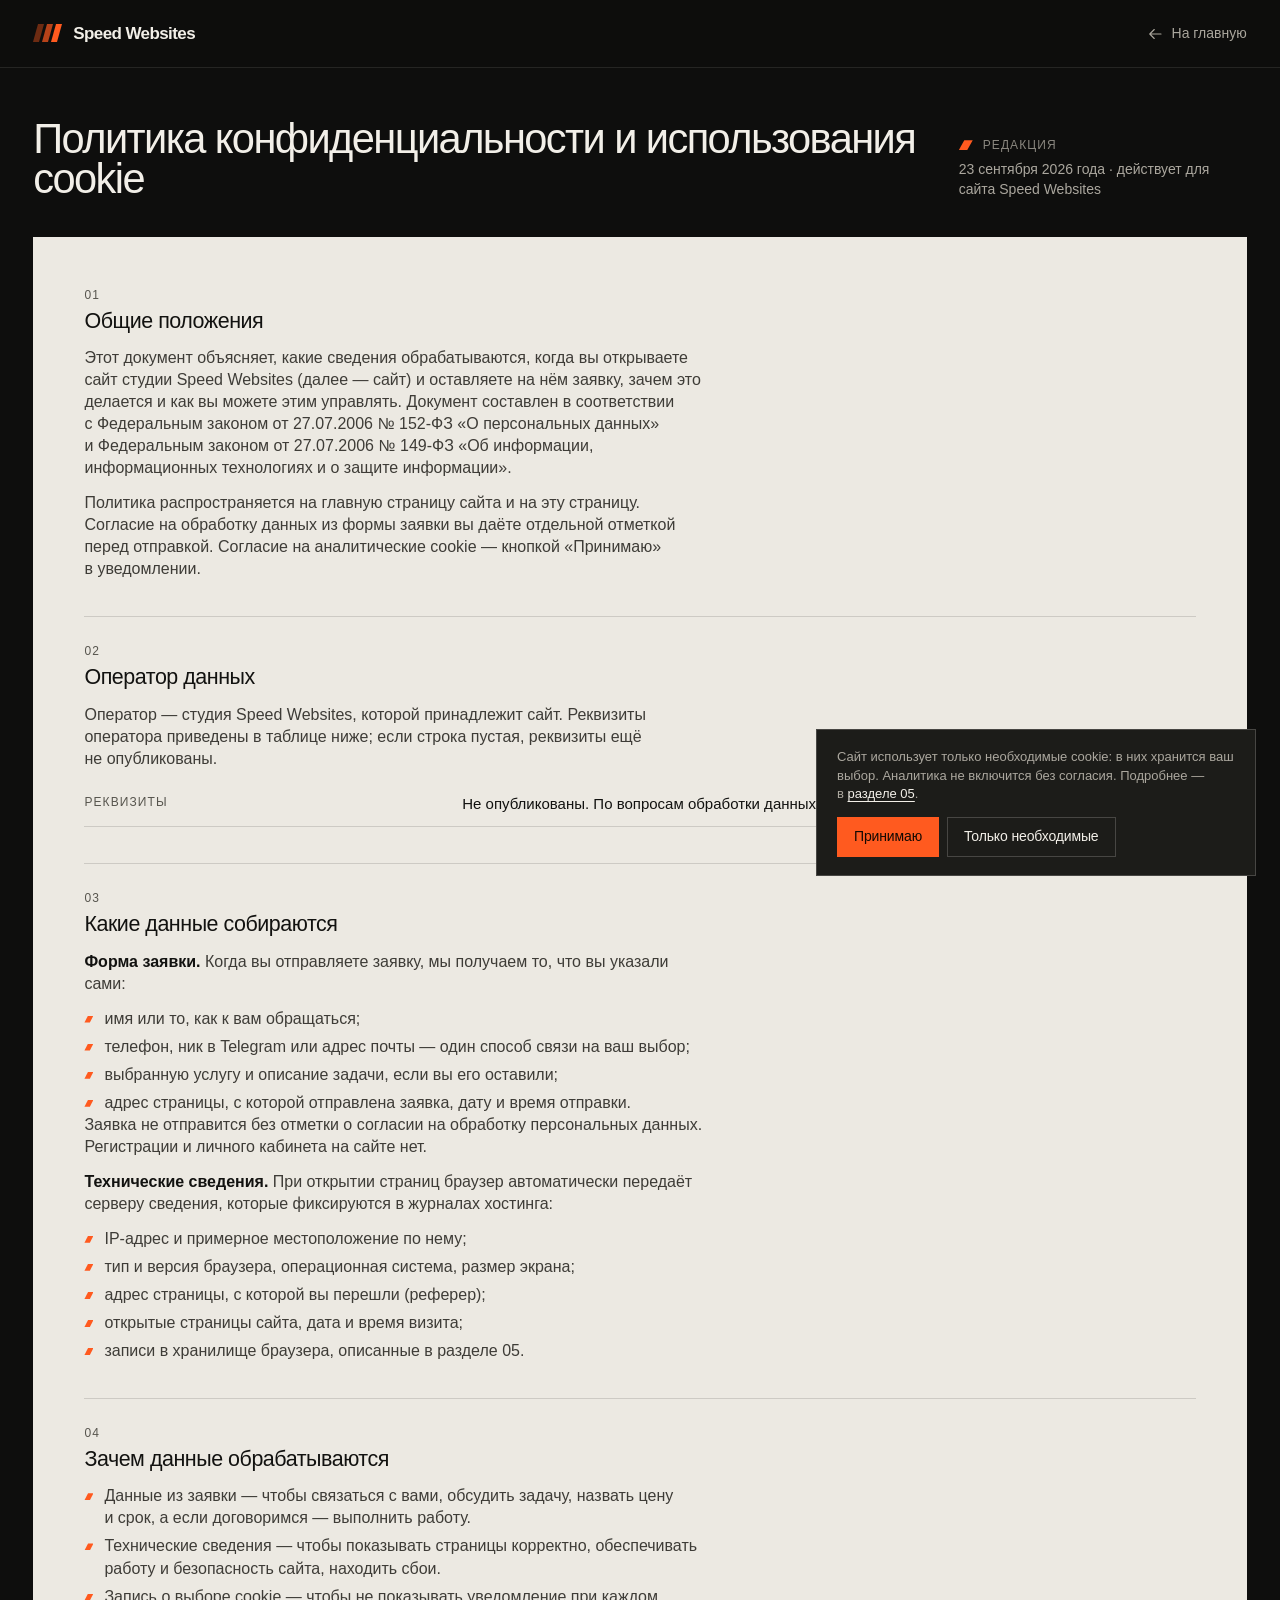
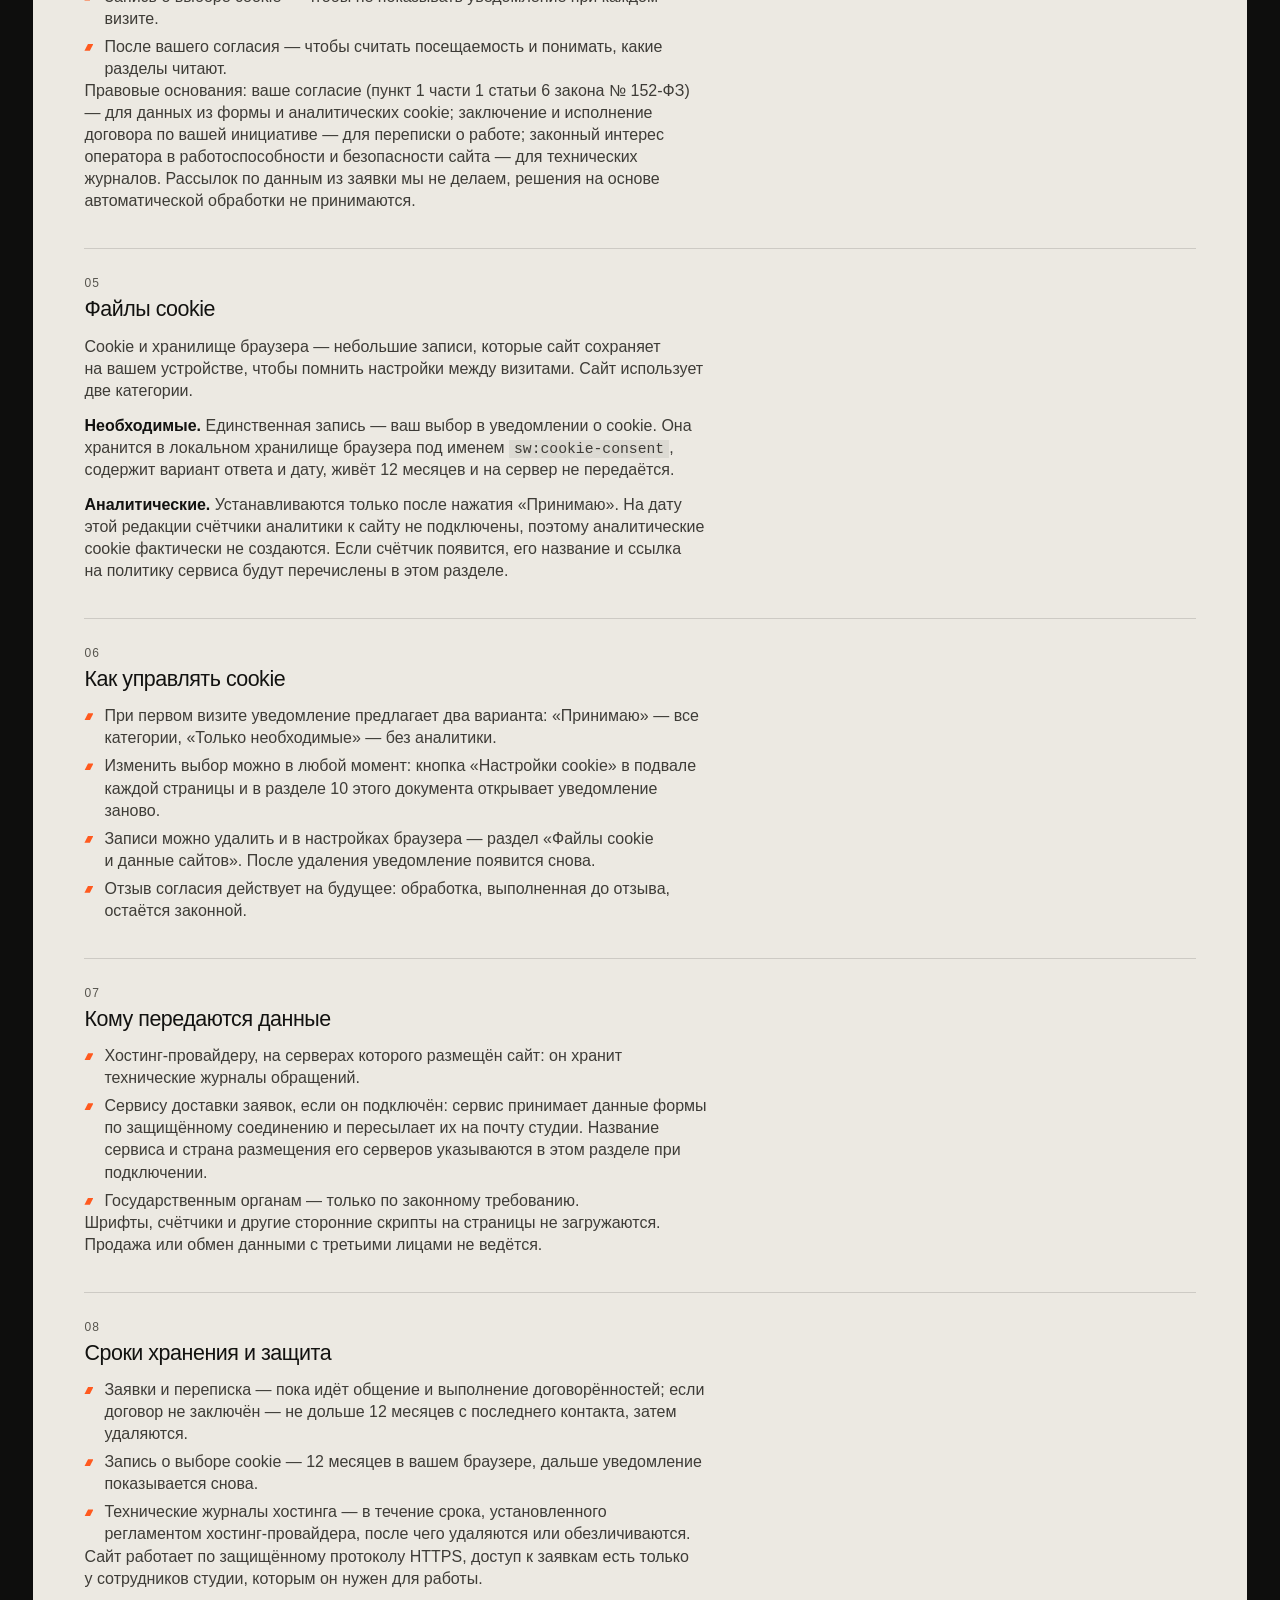
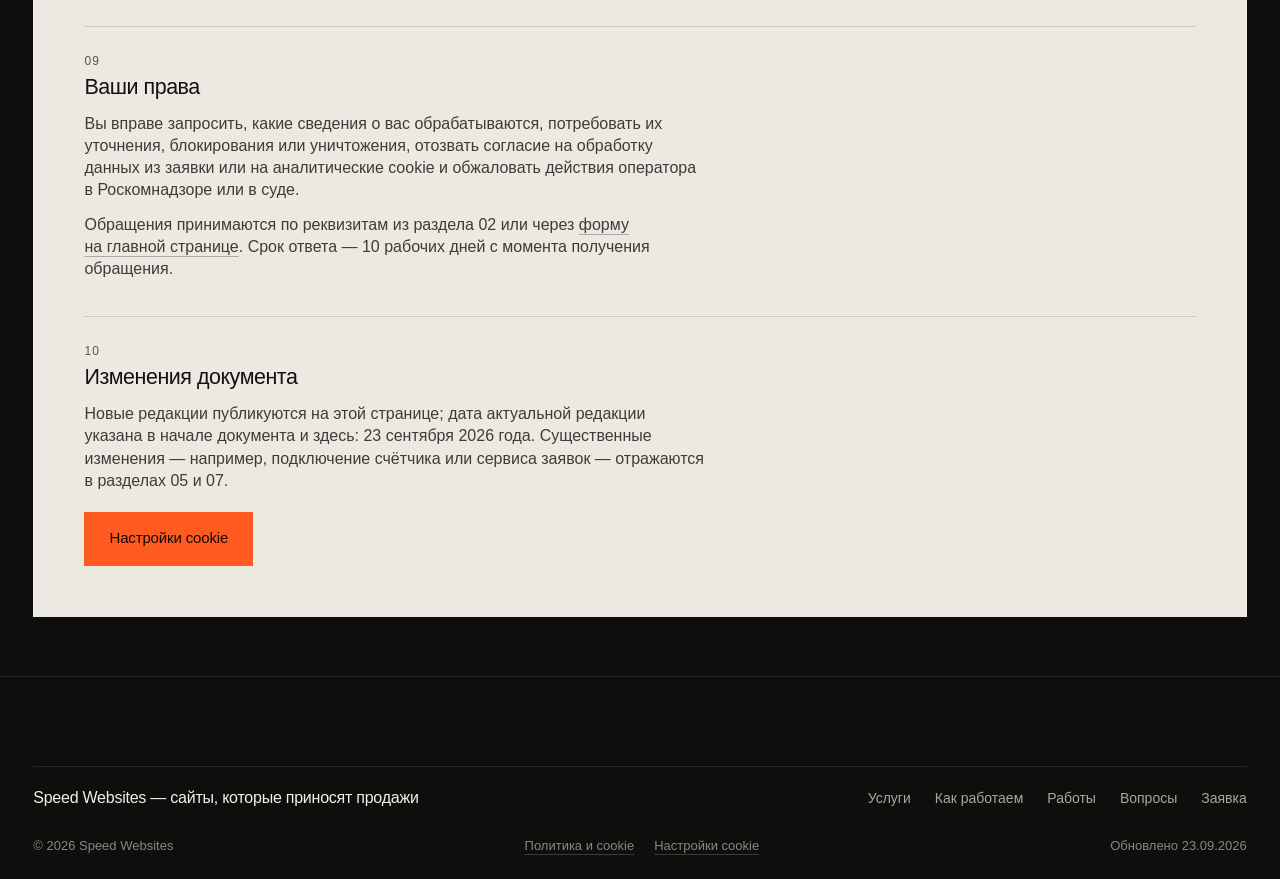
==== commit d38a0831: "Speed Websites: ребрендинг, сроки 1–3 / 3–4 дня, Helvetica, форма заявки, анимации скорости Co-Autho" ====
--- a/privacy.html
+++ b/privacy.html
@@ -3,37 +3,37 @@
 <head>
 <meta charset="utf-8">
 <meta name="viewport" content="width=device-width, initial-scale=1">
-<title>Политика конфиденциальности и cookie — студия «Кадр»</title>
-<meta name="description" content="Какие данные обрабатывает сайт дизайн-студии «Кадр», зачем, как устроены cookie и как отозвать согласие. Редакция от 22 сентября 2026 года.">
-<link rel="canonical" href="https://kadr.studio/privacy.html">
+<title>Политика конфиденциальности и cookie — Speed Websites</title>
+<meta name="description" content="Какие данные обрабатывает сайт Speed Websites: заявки с формы, технические сведения и cookie. Зачем, сколько хранятся и как отозвать согласие.">
+<link rel="canonical" href="https://egi411.github.io/kadr-studio/privacy.html">
 <meta name="robots" content="index, follow">
-<meta name="theme-color" content="#0F0F0E">
+<meta name="theme-color" content="#0E0E0D">
 <meta property="og:type" content="article">
 <meta property="og:locale" content="ru_RU">
-<meta property="og:site_name" content="Кадр — дизайн-студия">
-<meta property="og:title" content="Политика конфиденциальности и cookie — студия «Кадр»">
-<meta property="og:description" content="Какие данные обрабатывает сайт студии, зачем, как устроены cookie и как отозвать согласие.">
-<meta property="og:url" content="https://kadr.studio/privacy.html">
-<meta property="og:image" content="https://kadr.studio/assets/img/og-kadr.jpg">
+<meta property="og:site_name" content="Speed Websites">
+<meta property="og:title" content="Политика конфиденциальности и cookie — Speed Websites">
+<meta property="og:description" content="Какие данные обрабатывает сайт, зачем, как устроены cookie и как отозвать согласие.">
+<meta property="og:url" content="https://egi411.github.io/kadr-studio/privacy.html">
+<meta property="og:image" content="https://egi411.github.io/kadr-studio/assets/img/og-speed.jpg">
 <meta property="og:image:width" content="1200">
 <meta property="og:image:height" content="630">
 <meta name="twitter:card" content="summary_large_image">
-<link rel="icon" href="data:image/svg+xml,%3Csvg xmlns='http://www.w3.org/2000/svg' viewBox='0 0 32 32'%3E%3Crect width='32' height='32' fill='%230F0F0E'/%3E%3Cpath d='M3 9V3h6M23 3h6v6M3 23v6h6M29 23v6h-6' fill='none' stroke='%23F2EFE8' stroke-width='1.5'/%3E%3Cpath d='M12 9v14M21 9l-8 7 8 7' fill='none' stroke='%23E4562C' stroke-width='2.4' stroke-linecap='square'/%3E%3C/svg%3E" type="image/svg+xml">
+<link rel="icon" href="data:image/svg+xml,%3Csvg xmlns='http://www.w3.org/2000/svg' viewBox='0 0 32 32'%3E%3Crect width='32' height='32' fill='%230E0E0D'/%3E%3Cpath d='M9 8h5l-5 16H4z' fill='%23FF5A1F' opacity='.4'/%3E%3Cpath d='M17 8h5l-5 16h-5z' fill='%23FF5A1F' opacity='.7'/%3E%3Cpath d='M25 8h5l-5 16h-5z' fill='%23FF5A1F'/%3E%3C/svg%3E" type="image/svg+xml">
 <link rel="apple-touch-icon" href="assets/img/logo.png">
-<link rel="preconnect" href="https://fonts.googleapis.com">
-<link rel="preconnect" href="https://fonts.gstatic.com" crossorigin>
-<link href="https://fonts.googleapis.com/css2?family=Jost:ital,wght@0,300;0,400;0,500;1,400&family=Golos+Text:wght@400;500;600&display=swap" rel="stylesheet">
 <link rel="stylesheet" href="assets/style.css">
+<script>document.documentElement.className='js is-ready';</script>
 <script type="application/ld+json">
 {
   "@context": "https://schema.org",
   "@type": "Organization",
-  "@id": "https://kadr.studio/#organization",
-  "name": "Кадр",
-  "alternateName": "Дизайн-студия «Кадр»",
-  "url": "https://kadr.studio/",
+  "@id": "https://egi411.github.io/kadr-studio/#organization",
+  "name": "Speed Websites",
+  "url": "https://egi411.github.io/kadr-studio/",
   "logo": {
-    "@id": "https://kadr.studio/#logo"
+    "@id": "https://egi411.github.io/kadr-studio/#logo"
+  },
+  "image": {
+    "@id": "https://egi411.github.io/kadr-studio/#logo"
   }
 }
 </script>
@@ -41,11 +41,11 @@
 {
   "@context": "https://schema.org",
   "@type": "ProfessionalService",
-  "@id": "https://kadr.studio/#organization",
-  "name": "Кадр",
-  "url": "https://kadr.studio/",
+  "@id": "https://egi411.github.io/kadr-studio/#organization",
+  "name": "Speed Websites",
+  "url": "https://egi411.github.io/kadr-studio/",
   "logo": {
-    "@id": "https://kadr.studio/#logo"
+    "@id": "https://egi411.github.io/kadr-studio/#logo"
   }
 }
 </script>
@@ -53,24 +53,24 @@
 {
   "@context": "https://schema.org",
   "@type": "ImageObject",
-  "@id": "https://kadr.studio/#logo",
-  "url": "https://kadr.studio/assets/img/logo.png",
-  "contentUrl": "https://kadr.studio/assets/img/logo.png",
+  "@id": "https://egi411.github.io/kadr-studio/#logo",
+  "url": "https://egi411.github.io/kadr-studio/assets/img/logo.png",
+  "contentUrl": "https://egi411.github.io/kadr-studio/assets/img/logo.png",
   "width": 512,
   "height": 512,
-  "caption": "Кадр — дизайн-студия"
+  "caption": "Speed Websites"
 }
 </script>
 <script type="application/ld+json">
 {
   "@context": "https://schema.org",
   "@type": "WebSite",
-  "@id": "https://kadr.studio/#website",
-  "url": "https://kadr.studio/",
-  "name": "Кадр — дизайн-студия",
+  "@id": "https://egi411.github.io/kadr-studio/#website",
+  "url": "https://egi411.github.io/kadr-studio/",
+  "name": "Speed Websites",
   "inLanguage": "ru-RU",
   "publisher": {
-    "@id": "https://kadr.studio/#organization"
+    "@id": "https://egi411.github.io/kadr-studio/#organization"
   }
 }
 </script>
@@ -79,27 +79,24 @@
   "@context": "https://schema.org",
   "@type": "WebPage",
   "additionalType": "https://schema.org/PrivacyPolicy",
-  "@id": "https://kadr.studio/privacy.html#webpage",
-  "url": "https://kadr.studio/privacy.html",
+  "@id": "https://egi411.github.io/kadr-studio/privacy.html#webpage",
+  "url": "https://egi411.github.io/kadr-studio/privacy.html",
   "name": "Политика конфиденциальности и использования cookie",
-  "description": "Какие данные обрабатывает сайт дизайн-студии «Кадр», зачем, как устроены cookie и как отозвать согласие.",
+  "description": "Какие данные обрабатывает сайт Speed Websites: заявки с формы, технические сведения и cookie.",
   "inLanguage": "ru-RU",
   "isPartOf": {
-    "@id": "https://kadr.studio/#website"
+    "@id": "https://egi411.github.io/kadr-studio/#website"
   },
   "author": {
-    "@id": "https://kadr.studio/#organization"
+    "@id": "https://egi411.github.io/kadr-studio/#organization"
   },
   "publisher": {
-    "@id": "https://kadr.studio/#organization"
-  },
-  "copyrightHolder": {
-    "@id": "https://kadr.studio/#organization"
+    "@id": "https://egi411.github.io/kadr-studio/#organization"
   },
   "datePublished": "2026-09-22",
-  "dateModified": "2026-09-22",
+  "dateModified": "2026-09-23",
   "breadcrumb": {
-    "@id": "https://kadr.studio/privacy.html#breadcrumb"
+    "@id": "https://egi411.github.io/kadr-studio/privacy.html#breadcrumb"
   }
 }
 </script>
@@ -107,53 +104,57 @@
 {
   "@context": "https://schema.org",
   "@type": "BreadcrumbList",
-  "@id": "https://kadr.studio/privacy.html#breadcrumb",
+  "@id": "https://egi411.github.io/kadr-studio/privacy.html#breadcrumb",
   "itemListElement": [
     {
       "@type": "ListItem",
       "position": 1,
       "name": "Главная",
-      "item": "https://kadr.studio/"
+      "item": "https://egi411.github.io/kadr-studio/"
     },
     {
       "@type": "ListItem",
       "position": 2,
       "name": "Политика конфиденциальности",
-      "item": "https://kadr.studio/privacy.html"
+      "item": "https://egi411.github.io/kadr-studio/privacy.html"
     }
   ]
 }
 </script>
 </head>
 <body>
+<svg class="sprite" aria-hidden="true" focusable="false">
+  <symbol id="mark" viewBox="0 0 30 18"><path d="M5 0h6L6 18H0z" opacity=".4"/><path d="M14 0h6l-5 18H9z" opacity=".7"/><path d="M23 0h6l-5 18h-6z"/></symbol>
+  <symbol id="i-arrow" viewBox="0 0 24 24"><path d="M4 12h15M13 6l6 6-6 6"/></symbol>
+</svg>
 <a class="skip" href="#main">Перейти к содержанию</a>
 
 <header class="header hdr--slim" id="hdr">
   <div class="container">
-    <a class="logo frame" href="index.html" aria-label="Кадр — на главную">Кадр</a>
+    <a class="logo" href="index.html" aria-label="Speed Websites — на главную"><svg aria-hidden="true"><use href="#mark"/></svg><span>Speed Websites</span></a>
     <nav class="nav" aria-label="Навигация">
-      <a class="hdr__back" href="index.html"><span class="arrow">←</span> На главную</a>
+      <a class="hdr__back" href="index.html"><svg class="ico" aria-hidden="true"><use href="#i-arrow"/></svg>На главную</a>
     </nav>
   </div>
 </header>
 
 <main id="main" class="legal">
   <div class="container">
-    <div class="grid legal__intro">
+    <div class="legal__intro">
       <h1 class="h1">Политика конфиденциальности и&nbsp;использования cookie</h1>
-      <p class="legal__meta"><span class="label">Редакция</span><time datetime="2026-09-22">22 сентября 2026 года</time> · действует для сайта kadr.studio</p>
+      <p class="legal__meta"><span class="label">Редакция</span><time datetime="2026-09-23">23 сентября 2026 года</time> · действует для сайта Speed Websites</p>
     </div>
 
     <article class="sheet">
       <section id="s01">
         <h2>Общие положения</h2>
-        <p>Этот документ объясняет, какие сведения обрабатываются, когда вы открываете сайт дизайн-студии «Кадр» (далее — сайт), зачем это делается и как вы можете этим управлять. Документ составлен в&nbsp;соответствии с&nbsp;Федеральным законом от&nbsp;27.07.2006 №&nbsp;152-ФЗ «О&nbsp;персональных данных» и&nbsp;Федеральным законом от&nbsp;27.07.2006 №&nbsp;149-ФЗ «Об&nbsp;информации, информационных технологиях и&nbsp;о&nbsp;защите информации».</p>
-        <p>Политика распространяется на&nbsp;главную страницу сайта и&nbsp;на&nbsp;эту страницу. Продолжая пользоваться сайтом, вы соглашаетесь с&nbsp;обработкой технических сведений, описанной в&nbsp;разделе&nbsp;03, и&nbsp;с&nbsp;использованием необходимых cookie из&nbsp;раздела&nbsp;05. Согласие на&nbsp;аналитические cookie даётся отдельно, кнопкой «Принимаю» в&nbsp;уведомлении.</p>
+        <p>Этот документ объясняет, какие сведения обрабатываются, когда вы открываете сайт студии Speed Websites (далее — сайт) и&nbsp;оставляете на&nbsp;нём заявку, зачем это делается и&nbsp;как вы можете этим управлять. Документ составлен в&nbsp;соответствии с&nbsp;Федеральным законом от&nbsp;27.07.2006 №&nbsp;152-ФЗ «О&nbsp;персональных данных» и&nbsp;Федеральным законом от&nbsp;27.07.2006 №&nbsp;149-ФЗ «Об&nbsp;информации, информационных технологиях и&nbsp;о&nbsp;защите информации».</p>
+        <p>Политика распространяется на&nbsp;главную страницу сайта и&nbsp;на&nbsp;эту страницу. Согласие на&nbsp;обработку данных из&nbsp;формы заявки вы даёте отдельной отметкой перед отправкой. Согласие на&nbsp;аналитические cookie — кнопкой «Принимаю» в&nbsp;уведомлении.</p>
       </section>
 
       <section id="s02">
         <h2>Оператор данных</h2>
-        <p>Оператор — дизайн-студия «Кадр», которой принадлежит сайт. Реквизиты оператора приведены в&nbsp;таблице ниже; если строка пустая, реквизиты ещё не&nbsp;опубликованы.</p>
+        <p>Оператор — студия Speed Websites, которой принадлежит сайт. Реквизиты оператора приведены в&nbsp;таблице ниже; если строка пустая, реквизиты ещё не&nbsp;опубликованы.</p>
         <table class="legal__table" data-legal-table>
           <tbody>
             <tr hidden><th scope="row">Наименование</th><td data-legal="entity"></td></tr>
@@ -161,41 +162,46 @@
             <tr hidden><th scope="row">ОГРН / ОГРНИП</th><td data-legal="ogrn"></td></tr>
             <tr hidden><th scope="row">Юридический адрес</th><td data-legal="legalAddress"></td></tr>
             <tr hidden><th scope="row">Почта для обращений</th><td data-legal="email"></td></tr>
-            <tr data-legal-empty><th scope="row">Реквизиты</th><td>Не&nbsp;опубликованы. По&nbsp;вопросам обработки данных напишите нам через <a href="index.html#contacts">блок контактов на&nbsp;главной странице</a>.</td></tr>
+            <tr data-legal-empty><th scope="row">Реквизиты</th><td>Не&nbsp;опубликованы. По&nbsp;вопросам обработки данных напишите нам через <a href="index.html#contact">форму на&nbsp;главной странице</a>.</td></tr>
           </tbody>
         </table>
       </section>
 
       <section id="s03">
         <h2>Какие данные собираются</h2>
-        <p>На&nbsp;сайте нет форм заявки, регистрации и&nbsp;личного кабинета, поэтому персональные данные через сайт не&nbsp;собираются: вы не&nbsp;вводите на&nbsp;нём имя, телефон, почту или другие сведения о&nbsp;себе.</p>
-        <p>При открытии страниц браузер автоматически передаёт серверу технические сведения, которые фиксируются в&nbsp;журналах хостинга:</p>
+        <p><strong>Форма заявки.</strong> Когда вы отправляете заявку, мы получаем то, что вы указали сами:</p>
+        <ul>
+          <li>имя или то, как к&nbsp;вам обращаться;</li>
+          <li>телефон, ник в&nbsp;Telegram или адрес почты — один способ связи на&nbsp;ваш выбор;</li>
+          <li>выбранную услугу и&nbsp;описание задачи, если вы его оставили;</li>
+          <li>адрес страницы, с&nbsp;которой отправлена заявка, дату и&nbsp;время отправки.</li>
+        </ul>
+        <p>Заявка не&nbsp;отправится без отметки о&nbsp;согласии на&nbsp;обработку персональных данных. Регистрации и&nbsp;личного кабинета на&nbsp;сайте нет.</p>
+        <p><strong>Технические сведения.</strong> При открытии страниц браузер автоматически передаёт серверу сведения, которые фиксируются в&nbsp;журналах хостинга:</p>
         <ul>
           <li>IP-адрес и&nbsp;примерное местоположение по&nbsp;нему;</li>
           <li>тип и&nbsp;версия браузера, операционная система, размер экрана;</li>
           <li>адрес страницы, с&nbsp;которой вы перешли (реферер);</li>
           <li>открытые страницы сайта, дата и&nbsp;время визита;</li>
-          <li>файлы cookie и&nbsp;записи в&nbsp;хранилище браузера, описанные в&nbsp;разделе&nbsp;05.</li>
-        </ul>
-        <p>Если вы звоните нам или пишете в&nbsp;мессенджер по&nbsp;контактам с&nbsp;главной страницы, номер телефона, имя в&nbsp;мессенджере и&nbsp;текст сообщения обрабатывает оператор связи или мессенджер по&nbsp;своим правилам. Мы используем эти сведения только для ответа на&nbsp;ваш вопрос и&nbsp;выполнения договорённостей.</p>
+          <li>записи в&nbsp;хранилище браузера, описанные в&nbsp;разделе&nbsp;05.</li>
+        </ul>
       </section>
 
       <section id="s04">
         <h2>Зачем данные обрабатываются</h2>
-        <p>Технические сведения обрабатываются для того, чтобы:</p>
-        <ul>
-          <li>показывать страницы сайта корректно на&nbsp;вашем устройстве;</li>
-          <li>обеспечивать работу и&nbsp;безопасность сайта, находить сбои и&nbsp;отражать атаки;</li>
-          <li>помнить ваш выбор в&nbsp;уведомлении о&nbsp;cookie;</li>
-          <li>после вашего согласия — считать посещаемость и&nbsp;понимать, какие разделы читают.</li>
-        </ul>
-        <p>Правовые основания: ваше согласие (статья&nbsp;6 закона №&nbsp;152-ФЗ) — для аналитических cookie; законный интерес оператора в&nbsp;работоспособности и&nbsp;безопасности сайта — для технических журналов. Профилирование не&nbsp;ведётся, решения, влияющие на&nbsp;ваши права, на&nbsp;основе автоматической обработки не&nbsp;принимаются.</p>
+        <ul>
+          <li>Данные из&nbsp;заявки — чтобы связаться с&nbsp;вами, обсудить задачу, назвать цену и&nbsp;срок, а&nbsp;если договоримся — выполнить работу.</li>
+          <li>Технические сведения — чтобы показывать страницы корректно, обеспечивать работу и&nbsp;безопасность сайта, находить сбои.</li>
+          <li>Запись о&nbsp;выборе cookie — чтобы не&nbsp;показывать уведомление при каждом визите.</li>
+          <li>После вашего согласия — чтобы считать посещаемость и&nbsp;понимать, какие разделы читают.</li>
+        </ul>
+        <p>Правовые основания: ваше согласие (пункт&nbsp;1 части&nbsp;1 статьи&nbsp;6 закона №&nbsp;152-ФЗ) — для данных из&nbsp;формы и&nbsp;аналитических cookie; заключение и&nbsp;исполнение договора по&nbsp;вашей инициативе — для переписки о&nbsp;работе; законный интерес оператора в&nbsp;работоспособности и&nbsp;безопасности сайта — для технических журналов. Рассылок по&nbsp;данным из&nbsp;заявки мы не&nbsp;делаем, решения на&nbsp;основе автоматической обработки не&nbsp;принимаются.</p>
       </section>
 
       <section id="s05">
         <h2>Файлы cookie</h2>
         <p>Cookie и&nbsp;хранилище браузера — небольшие записи, которые сайт сохраняет на&nbsp;вашем устройстве, чтобы помнить настройки между визитами. Сайт использует две категории.</p>
-        <p><strong>Необходимые.</strong> Единственная запись — ваш выбор в&nbsp;уведомлении о&nbsp;cookie. Она хранится в&nbsp;локальном хранилище браузера под именем <code>kadr:cookie-consent</code>, содержит вариант ответа и&nbsp;дату, живёт 12&nbsp;месяцев и&nbsp;на&nbsp;сервер не&nbsp;передаётся. Без неё уведомление показывалось бы при каждом визите.</p>
+        <p><strong>Необходимые.</strong> Единственная запись — ваш выбор в&nbsp;уведомлении о&nbsp;cookie. Она хранится в&nbsp;локальном хранилище браузера под именем <code>sw:cookie-consent</code>, содержит вариант ответа и&nbsp;дату, живёт 12&nbsp;месяцев и&nbsp;на&nbsp;сервер не&nbsp;передаётся.</p>
         <p><strong>Аналитические.</strong> Устанавливаются только после нажатия «Принимаю». На&nbsp;дату этой редакции счётчики аналитики к&nbsp;сайту не&nbsp;подключены, поэтому аналитические cookie фактически не&nbsp;создаются. Если счётчик появится, его название и&nbsp;ссылка на&nbsp;политику сервиса будут перечислены в&nbsp;этом разделе.</p>
       </section>
 
@@ -213,31 +219,31 @@
         <h2>Кому передаются данные</h2>
         <ul>
           <li>Хостинг-провайдеру, на&nbsp;серверах которого размещён сайт: он хранит технические журналы обращений.</li>
-          <li>Google Fonts: шрифты страниц подгружаются с&nbsp;серверов fonts.googleapis.com и&nbsp;fonts.gstatic.com, и&nbsp;при загрузке ваш браузер напрямую обращается к&nbsp;ним. Google получает технические сведения запроса, включая IP-адрес; cookie эти серверы не&nbsp;устанавливают. Серверы находятся за&nbsp;пределами России, поэтому это трансграничная передача технических данных.</li>
+          <li>Сервису доставки заявок, если он подключён: сервис принимает данные формы по&nbsp;защищённому соединению и&nbsp;пересылает их&nbsp;на&nbsp;почту студии. Название сервиса и&nbsp;страна размещения его серверов указываются в&nbsp;этом разделе при подключении.</li>
           <li>Государственным органам — только по&nbsp;законному требованию.</li>
         </ul>
-        <p>Сервисы аналитики и&nbsp;рекламы к&nbsp;сайту не&nbsp;подключены, данные им не&nbsp;передаются. Продажа или обмен данными с&nbsp;третьими лицами не&nbsp;ведётся.</p>
+        <p>Шрифты, счётчики и&nbsp;другие сторонние скрипты на&nbsp;страницы не&nbsp;загружаются. Продажа или обмен данными с&nbsp;третьими лицами не&nbsp;ведётся.</p>
       </section>
 
       <section id="s08">
         <h2>Сроки хранения и&nbsp;защита</h2>
         <ul>
+          <li>Заявки и&nbsp;переписка — пока идёт общение и&nbsp;выполнение договорённостей; если договор не&nbsp;заключён — не&nbsp;дольше 12&nbsp;месяцев с&nbsp;последнего контакта, затем удаляются.</li>
           <li>Запись о&nbsp;выборе cookie — 12&nbsp;месяцев в&nbsp;вашем браузере, дальше уведомление показывается снова.</li>
           <li>Технические журналы хостинга — в&nbsp;течение срока, установленного регламентом хостинг-провайдера, после чего удаляются или обезличиваются.</li>
-          <li>Переписка в&nbsp;мессенджере и&nbsp;по&nbsp;почте — пока это нужно для ответа на&nbsp;вопрос и&nbsp;выполнения договорённостей, затем удаляется.</li>
-        </ul>
-        <p>Сайт работает по&nbsp;защищённому протоколу HTTPS, доступ к&nbsp;журналам и&nbsp;переписке есть только у&nbsp;сотрудников студии, которым он нужен для работы. Сторонние скрипты, кроме загрузки шрифтов, на&nbsp;страницах не&nbsp;выполняются.</p>
+        </ul>
+        <p>Сайт работает по&nbsp;защищённому протоколу HTTPS, доступ к&nbsp;заявкам есть только у&nbsp;сотрудников студии, которым он нужен для работы.</p>
       </section>
 
       <section id="s09">
         <h2>Ваши права</h2>
-        <p>Вы вправе запросить, какие сведения о&nbsp;вас обрабатываются, потребовать их уточнения, блокирования или уничтожения, отозвать согласие на&nbsp;аналитические cookie и&nbsp;обжаловать действия оператора в&nbsp;Роскомнадзоре или в&nbsp;суде.</p>
-        <p>Обращения принимаются по&nbsp;контактам, указанным в&nbsp;разделе&nbsp;02 или на&nbsp;<a href="index.html#contacts">главной странице</a>. Срок ответа — 30&nbsp;дней с&nbsp;момента получения обращения.</p>
+        <p>Вы вправе запросить, какие сведения о&nbsp;вас обрабатываются, потребовать их уточнения, блокирования или уничтожения, отозвать согласие на&nbsp;обработку данных из&nbsp;заявки или на&nbsp;аналитические cookie и&nbsp;обжаловать действия оператора в&nbsp;Роскомнадзоре или в&nbsp;суде.</p>
+        <p>Обращения принимаются по&nbsp;реквизитам из&nbsp;раздела&nbsp;02 или через <a href="index.html#contact">форму на&nbsp;главной странице</a>. Срок ответа — 10&nbsp;рабочих дней с&nbsp;момента получения обращения.</p>
       </section>
 
       <section id="s10">
         <h2>Изменения документа</h2>
-        <p>Новые редакции публикуются на&nbsp;этой странице; дата актуальной редакции указана в&nbsp;начале документа и&nbsp;здесь: <time datetime="2026-09-22">22 сентября 2026 года</time>. Существенные изменения — например, подключение счётчика — отражаются в&nbsp;разделах&nbsp;05 и&nbsp;07 и&nbsp;сопровождаются повторным показом уведомления о&nbsp;cookie.</p>
+        <p>Новые редакции публикуются на&nbsp;этой странице; дата актуальной редакции указана в&nbsp;начале документа и&nbsp;здесь: <time datetime="2026-09-23">23 сентября 2026 года</time>. Существенные изменения — например, подключение счётчика или сервиса заявок — отражаются в&nbsp;разделах&nbsp;05 и&nbsp;07.</p>
         <button class="btn btn--primary" type="button" data-cookie-settings>Настройки cookie</button>
       </section>
     </article>
@@ -246,33 +252,27 @@
 
 <footer class="footer">
   <div class="container">
-    <p class="footer__mark" aria-hidden="true">Кадр</p>
-    <p class="footer__tag">Сайт не&nbsp;сдаётся, пока не&nbsp;наберёт 85 из&nbsp;100 на&nbsp;приёмке</p>
     <div class="footer__row">
+      <p class="footer__tag">Speed Websites — сайты, которые приносят продажи</p>
       <ul class="footer__nav">
-        <li><a href="index.html#cases">Кейсы</a></li>
-        <li><a href="index.html#services">Что делаем</a></li>
-        <li><a href="index.html#how">Как работаем</a></li>
-        <li><a href="index.html#quality">Приёмка</a></li>
-        <li><a href="index.html#seo">SEO</a></li>
+        <li><a href="index.html#services">Услуги</a></li>
+        <li><a href="index.html#process">Как работаем</a></li>
+        <li><a href="index.html#cases">Работы</a></li>
         <li><a href="index.html#faq">Вопросы</a></li>
-        <li><a href="index.html#contacts">Связаться</a></li>
+        <li><a href="index.html#contact">Заявка</a></li>
       </ul>
       <ul class="footer__socials" data-socials hidden></ul>
-      <div class="footer__legal">
-        <a href="privacy.html" aria-current="page">Политика и&nbsp;cookie</a>
-        <button type="button" data-cookie-settings>Настройки cookie</button>
-      </div>
     </div>
     <div class="footer__bottom">
-      <span>© 2026 «Кадр» — дизайн-студия, разработка сайтов</span>
-      <span>Собрано вручную в&nbsp;студии «Кадр» · обновлено <time datetime="2026-09-22">22.09.2026</time></span>
+      <span>© 2026 Speed Websites</span>
+      <span class="footer__legal"><a href="privacy.html" aria-current="page">Политика и&nbsp;cookie</a><button type="button" data-cookie-settings>Настройки cookie</button></span>
+      <span>Обновлено <time datetime="2026-09-23">23.09.2026</time></span>
     </div>
   </div>
 </footer>
 
 <aside class="cookie" id="cookie" role="dialog" aria-live="polite" aria-label="Использование cookie" hidden>
-  <p>Сайт использует только необходимые cookie: в&nbsp;них хранится ваш выбор. Аналитические счётчики не&nbsp;подключены и&nbsp;не&nbsp;включатся без&nbsp;согласия. Подробнее — см.&nbsp;<a href="#s05">раздел&nbsp;05</a>.</p>
+  <p>Сайт использует только необходимые cookie: в&nbsp;них хранится ваш выбор. Аналитика не&nbsp;включится без&nbsp;согласия. Подробнее — в&nbsp;<a href="#s05">разделе&nbsp;05</a>.</p>
   <div class="cookie__actions">
     <button class="btn btn--primary btn--sm" type="button" data-consent="all">Принимаю</button>
     <button class="btn btn--ghost btn--sm" type="button" data-consent="necessary">Только необходимые</button>
--- a/assets/style.css
+++ b/assets/style.css
@@ -1,647 +1,548 @@
-/* ==========================================================================
-   Кадр — дизайн-студия. style.css
-   Концепция: «Каждый экран — кадр. Свет, композиция, одна мысль.»
-   Токены — из 05-design-concept.md. Радиусов, теней и blur нет.
-   ========================================================================== */
-
-/* 0. Токены ------------------------------------------------------------- */
+/* ============================================================================
+   Speed Websites — style.css
+   Helvetica, плотный интерлиньяж, тёмная база + бумажный блок, один акцент.
+   Сигнатура — три скошенных штриха «скорость» (#mark) и движение слева направо.
+   ============================================================================ */
+
 :root {
-  --bg: #0F0F0E;
-  --bg-alt: #171614;
-  --bg-raise: #1E1D1A;
-  --paper: #EDE8DE;
-  --paper-alt: #E3DDD1;
+  --bg: #0E0E0D;
+  --bg-2: #151513;
+  --bg-3: #1C1C19;
+  --line: rgba(242, 239, 232, .1);
+  --line-2: rgba(242, 239, 232, .2);
   --ink: #F2EFE8;
-  --ink-soft: #A8A49B;
-  --ink-mute: #88867E;
-  --ink-dark: #141311;
-  --ink-dark-soft: #5B5851;
-  --accent: #E4562C;
-  --accent-ink: #141311;
-  --accent-soft: rgba(228, 86, 44, .16);
-  --line: rgba(242, 239, 232, .14);
-  --line-strong: rgba(242, 239, 232, .34);
-  --line-dark: rgba(20, 19, 17, .16);
-  --line-dark-strong: rgba(20, 19, 17, .42);
-
-  --font-display: 'Jost', 'Futura', 'Century Gothic', 'Avenir Next', sans-serif;
-  --font-text: 'Golos Text', 'Segoe UI', system-ui, sans-serif;
-
-  --fs-display: clamp(40px, 3.4vw + 20px, 88px);
-  --fs-h2: clamp(28px, 1.7vw + 15px, 52px);
-  --fs-h3: clamp(20px, .5vw + 17px, 26px);
-  --fs-statement: clamp(22px, 1.1vw + 13px, 36px);
-  --fs-lead: clamp(17px, .3vw + 15px, 20px);
+  --ink-soft: #ABA79E;
+  --ink-mute: #8A877F;
+  --paper: #ECE9E2;
+  --paper-ink: #121210;
+  --paper-soft: #57554E;
+  --paper-line: rgba(18, 18, 16, .14);
+  --accent: #FF5A1F;
+  --accent-ink: #140903;
+  --danger: #FF7A66;
+
+  --font: "Helvetica Neue", Helvetica, Arial, sans-serif;
+
+  --fs-display: clamp(44px, 4vw + 18px, 100px);
+  --fs-h2: clamp(30px, 2vw + 16px, 58px);
+  --fs-h3: clamp(19px, .35vw + 17px, 24px);
+  --fs-h4: 17px;
+  --fs-lead: clamp(16px, .25vw + 15px, 19px);
   --fs-body: 16px;
   --fs-small: 14px;
   --fs-label: 12px;
-  --fs-btn: 13px;
-  --fs-num: clamp(17px, .3vw + 15.8px, 20px);
-  --fs-num-lg: clamp(56px, 5.4vw + 35px, 128px);
-  --fs-num-md: clamp(28px, .8vw + 22px, 40px);
-  --fs-wordmark: clamp(80px, 17vw, 300px);
-
-  --pad-x: clamp(20px, 3.4vw, 64px);
-  --container: 1680px;
-  --gap: clamp(16px, 1.7vw, 32px);
-  --s-xl: clamp(96px, 11vw, 176px);
-  --s-lg: clamp(72px, 8vw, 128px);
-  --s-md: clamp(48px, 5vw, 80px);
-  --s-sm: clamp(24px, 2.5vw, 40px);
-  --header-h: 72px;
-
-  --frame-leg: 28px;
-  --frame-t: 1px;
-  --frame-inset: 20px;
-
-  --radius: 0px;
+
+  /* Интерлиньяж плотный: заголовки меньше единицы, текст 1.35–1.4 */
+  --lh-display: .9;
+  --lh-h2: .96;
+  --lh-h3: 1.08;
+  --lh-text: 1.38;
+
+  --section: clamp(48px, 2.4vw + 28px, 84px);
+  --head-gap: clamp(22px, 2vw, 36px);
+  --gutter: clamp(16px, 2.6vw, 40px);
+  --col-gap: clamp(12px, 1.6vw, 24px);
+  --max: 1440px;
+  --header-h: 68px;
+
   --ease: cubic-bezier(.16, 1, .3, 1);
-  --dur: 900ms;
-}
-@media (min-width: 1920px) { :root { --frame-inset: 28px; } }
-@media (max-width: 767px) {
-  :root { --header-h: 64px; --frame-leg: 16px; --frame-inset: 12px; --fs-label: 11px; --fs-small: 13px; }
-}
-
-/* 1. Reset -------------------------------------------------------------- */
+  --ease-io: cubic-bezier(.65, 0, .35, 1);
+  --ease-in: cubic-bezier(.7, 0, .84, 0);
+}
+
+/* ——— База ——— */
 *, *::before, *::after { box-sizing: border-box; }
-html { -webkit-text-size-adjust: 100%; }
-@media (prefers-reduced-motion: no-preference) { html:focus-within { scroll-behavior: smooth; } }
+html { -webkit-text-size-adjust: 100%; scroll-behavior: smooth; scroll-padding-top: calc(var(--header-h) + 8px); }
 body {
   margin: 0; background: var(--bg); color: var(--ink);
-  font: 400 var(--fs-body) / 1.6 var(--font-text);
-  -webkit-font-smoothing: antialiased; text-rendering: optimizeLegibility;
+  font-family: var(--font); font-size: var(--fs-body); line-height: var(--lh-text);
+  -webkit-font-smoothing: antialiased; -moz-osx-font-smoothing: grayscale; text-rendering: optimizeLegibility;
   overflow-x: clip;
 }
+[hidden] { display: none !important; }
 img { display: block; max-width: 100%; height: auto; }
-h1, h2, h3, p, ul, ol, figure, dl, dd { margin: 0; }
+a { color: inherit; text-decoration: none; }
+button { font: inherit; color: inherit; background: none; border: 0; padding: 0; cursor: pointer; }
+p, h1, h2, h3, h4, ul, ol, dl, dd, figure { margin: 0; }
 ul, ol { padding: 0; list-style: none; }
-a { color: inherit; text-decoration: none; }
-address { font-style: normal; }
-button { font: inherit; color: inherit; background: none; border: 0; padding: 0; cursor: pointer; }
-:focus-visible { outline: 2px solid var(--accent); outline-offset: 4px; }
-.skip { position: absolute; left: 16px; top: -100px; z-index: 100; padding: 12px 20px; background: var(--accent); color: var(--accent-ink); font: 600 var(--fs-btn) / 1 var(--font-text); letter-spacing: .1em; text-transform: uppercase; }
-.skip:focus-visible { top: 16px; outline-offset: 2px; }
-.sr-only { position: absolute; width: 1px; height: 1px; overflow: hidden; clip: rect(0 0 0 0); white-space: nowrap; }
-[hidden] { display: none !important; }
-
-/* 2. Типографика -------------------------------------------------------- */
-.h1, h1 { font: 400 var(--fs-display) / .98 var(--font-display); letter-spacing: -.02em; text-wrap: balance; }
-h1 em { font-style: italic; font-weight: 400; }
-.h2 { font: 400 var(--fs-h2) / 1.04 var(--font-display); letter-spacing: -.015em; text-wrap: balance; }
-.h3 { font: 400 var(--fs-h3) / 1.15 var(--font-display); letter-spacing: -.005em; text-wrap: balance; }
-.statement { font: 300 var(--fs-statement) / 1.2 var(--font-display); letter-spacing: -.01em; text-wrap: pretty; }
-.lead { font-size: var(--fs-lead); line-height: 1.5; color: var(--ink-soft); text-wrap: pretty; max-width: 46ch; }
-.label { font: 600 var(--fs-label) / 1.2 var(--font-text); letter-spacing: .14em; text-transform: uppercase; color: var(--ink-soft); }
-.small { font-size: var(--fs-small); line-height: 1.5; }
-.num { font-variant-numeric: tabular-nums lining-nums; }
-.muted { color: var(--ink-soft); }
-p { text-wrap: pretty; }
-.text > p + p { margin-top: .9em; }
-.text a { text-decoration: underline; text-decoration-thickness: 1px; text-underline-offset: 4px; text-decoration-color: var(--ink-soft); }
-.text a:hover { text-decoration-color: var(--accent); }
-
-/* 3. Раскладка ---------------------------------------------------------- */
-.container { width: min(100% - 2 * var(--pad-x), var(--container)); margin-inline: auto; }
-.grid { display: grid; grid-template-columns: repeat(12, minmax(0, 1fr)); column-gap: var(--gap); }
-.section { padding-block: var(--s-xl); scroll-margin-top: calc(var(--header-h) + 16px); }
-.section--lg { padding-block: var(--s-lg); }
-.section--alt { background: var(--bg-alt); }
-.section--paper {
-  background: var(--paper); color: var(--ink-dark);
-  --ink: var(--ink-dark); --ink-soft: var(--ink-dark-soft); --ink-mute: #626058;
-  --line: var(--line-dark); --line-strong: var(--line-dark-strong); --bg-raise: var(--paper-alt);
-}
-.section__head { margin-bottom: var(--s-md); }
-.section__num { display: block; margin-bottom: 20px; }
-.section__head > .section__num { grid-column: 1 / -1; }
-.section__head .h2 { grid-column: 1 / 8; }
-.section__head--split .h2 { grid-column: 1 / 7; }
-.section__head--split .lead { grid-column: 8 / 12; align-self: end; }
-.rule { border: 0; border-top: 1px solid var(--line); margin: 0; }
+em { font-style: normal; }
+:focus-visible { outline: 2px solid var(--accent); outline-offset: 3px; }
+::selection { background: var(--accent); color: var(--accent-ink); }
+.sprite { position: absolute; width: 0; height: 0; overflow: hidden; }
+.container { width: 100%; max-width: var(--max); margin: 0 auto; padding: 0 var(--gutter); }
+.skip { position: absolute; left: 16px; top: -100px; z-index: 120; padding: 12px 18px; background: var(--accent); color: var(--accent-ink); font-weight: 500; }
+.skip:focus-visible { top: 16px; }
+
+/* ——— Типографика ——— */
+.h1 { font-size: var(--fs-display); line-height: var(--lh-display); letter-spacing: -.045em; font-weight: 500; }
+.h2 { font-size: var(--fs-h2); line-height: var(--lh-h2); letter-spacing: -.038em; font-weight: 500; text-wrap: balance; }
+.h3 { font-size: var(--fs-h3); line-height: var(--lh-h3); letter-spacing: -.022em; font-weight: 500; }
+.h4 { font-size: var(--fs-h4); line-height: 1.15; letter-spacing: -.015em; font-weight: 500; }
+.lead { font-size: var(--fs-lead); line-height: 1.34; color: var(--ink-soft); max-width: 44ch; text-wrap: pretty; }
+.label { display: inline-flex; align-items: center; gap: 10px; font-size: var(--fs-label); line-height: 1.2; letter-spacing: .09em; text-transform: uppercase; color: var(--ink-mute); }
+.label::before { content: ''; width: 14px; height: 10px; flex: none; background: var(--accent); clip-path: polygon(40% 0, 100% 0, 60% 100%, 0 100%); }
+
+.ico { width: 22px; height: 22px; flex: none; fill: none; stroke: currentColor; stroke-width: 1.5; stroke-linecap: round; stroke-linejoin: round; }
+.ico-box { width: 48px; height: 48px; flex: none; display: grid; place-items: center; border: 1px solid var(--line-2); color: var(--accent); transition: background .4s var(--ease), color .4s var(--ease), border-color .4s var(--ease); }
+
+.link { display: inline-flex; align-items: center; gap: 6px; font-size: var(--fs-small); font-weight: 500; border-bottom: 1px solid var(--line-2); padding-bottom: 3px; transition: border-color .3s, color .3s; }
+.link .ico { width: 16px; height: 16px; transition: transform .4s var(--ease); }
+.link:hover { border-color: var(--accent); }
+.link:hover .ico { transform: translate(2px, -2px); }
+
+/* ——— Кнопки: стрелка улетает вправо и влетает слева ——— */
+.btn { display: inline-flex; align-items: center; justify-content: center; gap: 14px; height: 54px; padding: 0 24px; font-size: 15px; font-weight: 500; letter-spacing: -.01em; white-space: nowrap; border: 1px solid transparent; transition: background-color .35s var(--ease), color .35s var(--ease), border-color .35s var(--ease); }
+.btn--primary { background: var(--accent); color: var(--accent-ink); }
+.btn--primary:hover { background: var(--ink); color: var(--bg); }
+.btn--ghost { border-color: var(--line-2); color: var(--ink); }
+.btn--ghost:hover { border-color: var(--ink); }
+.btn--sm { height: 40px; padding: 0 16px; font-size: 14px; gap: 10px; }
+.btn--wide { width: 100%; justify-content: space-between; }
+.btn__arr { position: relative; width: 18px; height: 18px; overflow: hidden; flex: none; }
+.btn__arr .ico { position: absolute; inset: 0; width: 18px; height: 18px; stroke-width: 1.8; transition: transform .5s var(--ease); }
+.btn__arr .ico + .ico { transform: translateX(-130%); }
+.btn:hover .btn__arr .ico:first-child { transform: translateX(130%); }
+.btn:hover .btn__arr .ico + .ico { transform: none; }
+
+/* ——— Секции ——— */
+.section { padding: var(--section) 0; }
+.head { display: grid; grid-template-columns: repeat(12, minmax(0, 1fr)); column-gap: var(--col-gap); row-gap: 14px; align-items: end; margin-bottom: var(--head-gap); }
+.head .label { grid-column: 1 / -1; }
+.head .h2 { grid-column: 1 / 8; }
+.head .lead { grid-column: 9 / 13; }
+@media (max-width: 1023px) { .head .h2, .head .lead { grid-column: 1 / -1; } }
+
+/* ——— Шапка ——— */
+.header { position: fixed; inset: 0 0 auto; z-index: 60; height: var(--header-h); border-bottom: 1px solid transparent; transition: background-color .4s, border-color .4s, opacity .6s var(--ease); }
+.header .container { height: 100%; display: flex; align-items: center; justify-content: space-between; gap: 24px; }
+.header.is-stuck, .menu-open .header { background: rgba(14, 14, 13, .82); -webkit-backdrop-filter: blur(14px) saturate(1.3); backdrop-filter: blur(14px) saturate(1.3); border-bottom-color: var(--line); }
+.logo { display: inline-flex; align-items: center; gap: 10px; font-size: 17px; font-weight: 700; letter-spacing: -.035em; }
+.logo svg { width: 30px; height: 18px; fill: var(--accent); transition: transform .5s var(--ease); }
+.logo:hover svg { transform: translateX(4px) skewX(-8deg); }
+.nav { display: flex; align-items: center; gap: 32px; }
+.nav__list { display: flex; gap: 28px; }
+.nav__list a { position: relative; font-size: 14px; color: var(--ink-soft); transition: color .25s; }
+.nav__list a::after { content: ''; position: absolute; left: 0; right: 0; bottom: -6px; height: 1px; background: var(--accent); transform: scaleX(0); transform-origin: right; transition: transform .5s var(--ease); }
+.nav__list a:hover, .nav__list a.is-active { color: var(--ink); }
+.nav__list a:hover::after, .nav__list a.is-active::after { transform: scaleX(1); transform-origin: left; }
+.burger { display: none; position: relative; width: 44px; height: 44px; margin-right: -10px; }
+.burger span { position: absolute; left: 12px; width: 20px; height: 1.5px; background: var(--ink); transition: transform .35s var(--ease), top .35s var(--ease); }
+.burger span:nth-child(1) { top: 18px; }
+.burger span:nth-child(2) { top: 25px; }
+.burger[aria-expanded="true"] span:nth-child(1) { top: 21px; transform: rotate(45deg); }
+.burger[aria-expanded="true"] span:nth-child(2) { top: 21px; transform: rotate(-45deg); }
+.menu { position: fixed; inset: var(--header-h) 0 0; z-index: 55; display: none; flex-direction: column; padding: 16px var(--gutter) calc(24px + env(safe-area-inset-bottom, 0px)); background: var(--bg); }
+.menu.is-open { display: flex; animation: menuIn .5s var(--ease); }
+.menu__list a { display: block; padding: 12px 0; border-bottom: 1px solid var(--line); font-size: clamp(28px, 8vw, 40px); font-weight: 500; letter-spacing: -.04em; line-height: 1; }
+.menu__foot { margin-top: auto; padding-top: 24px; }
+.menu__foot .btn { width: 100%; justify-content: space-between; }
+.menu-open { overflow: hidden; }
+@keyframes menuIn { from { opacity: 0; transform: translateY(-12px); } }
+@media (max-width: 1023px) { .nav__list, .nav > .btn { display: none; } .burger { display: block; } }
+
+/* ——— Прелоадер: живой секундомер загрузки, затем полосы уносятся вправо ——— */
+.loader { display: none; }
+.js .loader { display: block; position: fixed; inset: 0; z-index: 100; pointer-events: none; }
+.is-ready .loader:not(.is-out) { display: none; }
+.loader__strips i { position: absolute; left: 0; right: 0; top: calc(var(--i) * 100% / 6); height: calc(100% / 6 + 1px); background: var(--bg); transition: transform .85s cubic-bezier(.76, 0, .24, 1) calc(var(--i) * 55ms); }
+.loader__strips i::before { content: ''; position: absolute; left: 0; top: 0; bottom: 0; width: 2px; background: var(--accent); opacity: 0; transition: opacity .2s calc(var(--i) * 55ms); }
+.loader.is-out .loader__strips i { transform: translateX(101%); }
+.loader.is-out .loader__strips i::before { opacity: 1; }
+.loader__body { position: absolute; inset: 0; display: grid; place-content: center; justify-items: center; transition: opacity .3s var(--ease), transform .6s var(--ease-in); }
+.loader.is-out .loader__body { opacity: 0; transform: translateX(80px); }
+.loader__mark { width: 44px; height: 26px; fill: var(--accent); margin-bottom: 22px; animation: markRun .9s var(--ease-io) infinite alternate; }
+.loader__time { display: flex; align-items: baseline; font-size: clamp(72px, 9vw + 20px, 160px); font-weight: 500; letter-spacing: -.055em; line-height: .85; font-variant-numeric: tabular-nums; }
+.loader__time small { margin-left: .12em; font-size: .24em; letter-spacing: 0; color: var(--ink-mute); }
+.loader__label { display: flex; align-items: center; gap: 10px; margin-top: 22px; font-size: var(--fs-label); letter-spacing: .09em; text-transform: uppercase; color: var(--ink-mute); }
+.loader__dot { width: 7px; height: 7px; border-radius: 50%; background: var(--accent); animation: blink .8s steps(2) infinite; }
+.loader.is-done .loader__dot { animation: none; }
+.loader__hud { position: absolute; left: var(--gutter); right: var(--gutter); bottom: 22px; display: flex; justify-content: space-between; font-size: var(--fs-label); letter-spacing: .09em; text-transform: uppercase; color: var(--ink-mute); transition: opacity .3s; }
+.loader.is-out .loader__hud { opacity: 0; }
+.loader__bar { position: absolute; left: 0; bottom: 0; height: 2px; width: 100%; background: var(--accent); transform-origin: left; transform: scaleX(0); transition: transform .3s linear, opacity .3s; }
+.loader.is-out .loader__bar { opacity: 0; }
+.js:not(.is-ready) body { overflow: hidden; }
+.js:not(.is-ready) .header { opacity: 0; }
+@keyframes markRun { from { transform: translateX(-10px); } to { transform: translateX(10px) skewX(-10deg); } }
+@keyframes blink { 50% { opacity: .15; } }
+
+/* ——— Hero ——— */
+.hero { position: relative; isolation: isolate; min-height: max(640px, 100svh); display: flex; flex-direction: column; justify-content: flex-end; padding: calc(var(--header-h) + 40px) 0 28px; overflow: hidden; }
+.hero__media { position: absolute; inset: 0; z-index: -3; background: var(--bg); }
+.hero__media img { width: 100%; height: 100%; object-fit: cover; object-position: 72% 30%; transform: scale(1.1) translateX(2%); transition: transform 2.6s var(--ease); }
+.is-ready .hero__media img { transform: none; }
+.hero::before { content: ''; position: absolute; inset: 0; z-index: -2; background:
+  linear-gradient(180deg, rgba(14, 14, 13, .6) 0%, rgba(14, 14, 13, 0) 28%, rgba(14, 14, 13, .3) 62%, var(--bg) 100%),
+  linear-gradient(90deg, rgba(14, 14, 13, .72) 0%, rgba(14, 14, 13, .15) 60%, rgba(14, 14, 13, 0) 100%); }
+.hero__lines { position: absolute; inset: 0 0 0 38%; z-index: -1; overflow: hidden; pointer-events: none; }
+.hero__lines i { position: absolute; left: 0; height: 1px; width: 32%; background: linear-gradient(90deg, rgba(255, 90, 31, 0), rgba(255, 150, 110, .7) 80%, rgba(255, 255, 255, .9)); opacity: 0; transform: translateX(-110%); animation: streak 4.2s cubic-bezier(.55, 0, .45, 1) infinite; }
+.hero__lines i:nth-child(1) { top: 22%; animation-delay: 1.6s; }
+.hero__lines i:nth-child(2) { top: 38%; width: 22%; animation-delay: 3.1s; animation-duration: 3.4s; }
+.hero__lines i:nth-child(3) { top: 55%; width: 40%; animation-delay: 2.2s; animation-duration: 5s; }
+.hero__lines i:nth-child(4) { top: 68%; width: 18%; animation-delay: 4.4s; }
+.hero__lines i:nth-child(5) { top: 12%; width: 26%; animation-delay: 5.2s; animation-duration: 3.8s; }
+@keyframes streak { 0% { transform: translateX(-110%); opacity: 0; } 12% { opacity: .9; } 60%, 100% { transform: translateX(360%); opacity: 0; } }
+
+.hero__eyebrow { margin-bottom: 22px; color: var(--ink-soft); }
+.hero__title { max-width: 12em; text-wrap: balance; }
+.hero__title em { color: var(--accent); }
+.hero__title .w { display: inline-block; }
+.hero__title .w > * { display: inline-block; }
+.hero__lead { margin-top: 24px; max-width: 48ch; color: var(--ink); opacity: .82; }
+.hero__cta { display: flex; flex-wrap: wrap; gap: 10px; margin-top: 30px; }
+.hero__stats { display: grid; grid-template-columns: repeat(3, minmax(0, 1fr)); margin-top: clamp(40px, 5vh, 64px); border-top: 1px solid var(--line-2); }
+.hero__stats li { display: flex; align-items: baseline; gap: 14px; padding: 18px 20px 0 0; }
+.hero__stats li + li { padding-left: 20px; border-left: 1px solid var(--line); }
+.hero__stats b { font-size: clamp(34px, 2.2vw + 16px, 60px); font-weight: 500; letter-spacing: -.05em; line-height: .86; font-variant-numeric: tabular-nums; white-space: nowrap; }
+.hero__stats span { font-size: 13px; line-height: 1.22; color: var(--ink-soft); max-width: 15ch; }
+.stat--live b { color: var(--accent); }
+.hero__card { position: absolute; right: var(--gutter); top: calc(var(--header-h) + 24px); display: grid; grid-template-columns: 112px 1fr auto; align-items: center; gap: 14px; width: 360px; padding: 10px 14px 10px 10px; background: rgba(21, 21, 19, .66); -webkit-backdrop-filter: blur(14px); backdrop-filter: blur(14px); border: 1px solid var(--line-2); transition: border-color .3s, background-color .3s; }
+.hero__card img { width: 112px; height: 70px; object-fit: cover; }
+.hero__card small { display: block; margin-bottom: 4px; font-size: 11px; letter-spacing: .09em; text-transform: uppercase; color: var(--ink-mute); }
+.hero__card span { font-size: 14px; line-height: 1.25; }
+.hero__card .ico { width: 18px; height: 18px; color: var(--accent); transition: transform .4s var(--ease); }
+.hero__card:hover { border-color: var(--accent); background: rgba(21, 21, 19, .85); }
+.hero__card:hover .ico { transform: translate(2px, -2px); }
+
+/* Появление hero после прелоадера: слова въезжают слева со «смазом» */
+.js .hero__title .w > * { opacity: 0; filter: blur(12px); transform: translateX(-0.5em) skewX(-12deg); transition: opacity .7s var(--ease), filter 1s var(--ease), transform 1.1s var(--ease); transition-delay: calc(var(--d) * 80ms + 120ms); }
+.js.is-ready .hero__title .w > * { opacity: 1; filter: none; transform: none; }
+.js .hero [data-in] { opacity: 0; transform: translateY(18px); transition: opacity .9s var(--ease), transform 1.1s var(--ease); transition-delay: calc(var(--delay) * 80ms + 100ms); }
+.js.is-ready .hero [data-in] { opacity: 1; transform: none; }
+
 @media (max-width: 1023px) {
-  .section__head .h2, .section__head--split .h2, .section__head--split .lead { grid-column: 1 / -1; }
-  .section__head--split .lead { margin-top: 24px; }
-}
-@media (max-width: 767px) { .h2 { text-wrap: pretty; } }
-
-/* 4. Кнопки и ссылки ----------------------------------------------------- */
-.btn {
-  display: inline-flex; align-items: center; justify-content: center; gap: 12px;
-  min-height: 56px; padding: 0 32px;
-  font: 600 var(--fs-btn) / 1 var(--font-text); letter-spacing: .1em; text-transform: uppercase;
-  border: 1px solid transparent; white-space: nowrap;
-  transition: background-color .25s var(--ease), color .25s var(--ease), border-color .25s var(--ease);
-}
-.btn--primary { background: var(--accent); color: var(--accent-ink); border-color: var(--accent); }
-.btn--primary:hover { background: var(--ink); border-color: var(--ink); color: var(--ink-dark); }
-.btn--ghost { border-color: var(--line-strong); color: var(--ink); }
-.btn--ghost:hover { background: var(--ink); color: var(--ink-dark); border-color: var(--ink); }
-.btn--sm { min-height: 40px; padding: 0 16px; font-size: 12px; }
-.section--paper .btn--primary { background: var(--ink-dark); color: var(--paper); border-color: var(--ink-dark); }
-.section--paper .btn--primary:hover { background: var(--accent); border-color: var(--accent); color: var(--accent-ink); }
-.section--paper .btn--ghost:hover { background: var(--ink-dark); color: var(--paper); border-color: var(--ink-dark); }
-.link { display: inline-flex; align-items: baseline; gap: 8px; font-weight: 500; border-bottom: 1px solid var(--line-strong); padding-bottom: 2px; transition: border-color .25s var(--ease); }
-.link:hover { border-color: var(--accent); }
-.arrow { font-family: var(--font-text); font-weight: 400; }
-
-/* 5. Сигнатура: рамка кадра --------------------------------------------- */
-@property --fl { syntax: '<length>'; inherits: true; initial-value: 28px; }
-.frame {
-  position: relative; --fl: var(--frame-leg); --ft: var(--frame-t); --fc: var(--line-strong);
-  background:
-    linear-gradient(var(--fc), var(--fc)) top left / var(--fl) var(--ft) no-repeat,
-    linear-gradient(var(--fc), var(--fc)) top left / var(--ft) var(--fl) no-repeat,
-    linear-gradient(var(--fc), var(--fc)) top right / var(--fl) var(--ft) no-repeat,
-    linear-gradient(var(--fc), var(--fc)) top right / var(--ft) var(--fl) no-repeat,
-    linear-gradient(var(--fc), var(--fc)) bottom left / var(--fl) var(--ft) no-repeat,
-    linear-gradient(var(--fc), var(--fc)) bottom left / var(--ft) var(--fl) no-repeat,
-    linear-gradient(var(--fc), var(--fc)) bottom right / var(--fl) var(--ft) no-repeat,
-    linear-gradient(var(--fc), var(--fc)) bottom right / var(--ft) var(--fl) no-repeat;
-}
-.frame--photo { padding: 12px; }
-.frame--photo img { border: 1px solid var(--line); width: 100%; }
-.frame__tag {
-  position: absolute; z-index: 2; margin: 0;
-  font: 600 var(--fs-label) / 1.2 var(--font-text); letter-spacing: .14em; text-transform: uppercase; color: var(--ink-soft);
-  white-space: nowrap; pointer-events: none;
-}
-.frame__tag--tl { top: -.6em; left: calc(var(--fl) + 10px); }
-.frame__tag--tr { top: -.6em; right: calc(var(--fl) + 10px); }
-.frame__tag--bl { bottom: -.6em; left: calc(var(--fl) + 10px); }
-.frame__tag--br { bottom: -.6em; right: calc(var(--fl) + 10px); }
-.frame--photo .frame__tag { color: var(--ink-soft); }
-
-/* 6. Шапка --------------------------------------------------------------- */
-.header {
-  position: fixed; inset: 0 0 auto; z-index: 50; height: var(--header-h);
-  display: flex; align-items: center;
-  border-bottom: 1px solid transparent;
-  transition: background-color .3s var(--ease), border-color .3s var(--ease);
-}
-.header.is-stuck, body.menu-open .header { background: var(--bg-alt); border-bottom-color: var(--line); }
-.header .container { display: flex; align-items: center; justify-content: space-between; gap: 24px; }
-.logo {
-  display: inline-block; padding: 7px 13px; --fl: 7px; --fc: var(--ink-soft);
-  font: 500 22px / 1 var(--font-display); letter-spacing: .01em; color: var(--ink);
-}
-.logo:hover { --fc: var(--accent); }
-.nav { display: flex; align-items: center; gap: 36px; }
-.nav__list { display: flex; gap: 28px; }
-.nav__list a { position: relative; display: block; font-size: 14px; font-weight: 500; color: var(--ink-soft); padding: 8px 0; transition: color .25s var(--ease); }
-.nav__list a::before { content: ''; position: absolute; left: -12px; top: 50%; width: 4px; height: 4px; margin-top: -2px; background: var(--accent); opacity: 0; transition: opacity .25s var(--ease); }
-.nav__list a:hover, .nav__list a.is-active { color: var(--ink); }
-.nav__list a.is-active::before { opacity: 1; }
-.header .btn { min-height: 44px; padding: 0 20px; }
-.burger { display: none; position: relative; width: 44px; height: 44px; margin-right: -12px; }
-.burger span { position: absolute; left: 12px; width: 20px; height: 1px; background: var(--ink); transition: transform .3s var(--ease), top .3s var(--ease); }
-.burger span:nth-child(1) { top: 18px; }
-.burger span:nth-child(2) { top: 26px; }
-.burger[aria-expanded="true"] span:nth-child(1) { top: 22px; transform: rotate(45deg); }
-.burger[aria-expanded="true"] span:nth-child(2) { top: 22px; transform: rotate(-45deg); }
-.menu {
-  position: fixed; inset: 0; z-index: 40; background: var(--bg);
-  padding: calc(var(--header-h) + 24px) var(--pad-x) 32px;
-  display: none; flex-direction: column; overflow: auto;
-}
-.menu.is-open { display: flex; }
-.menu__list a { display: flex; align-items: baseline; gap: 16px; padding: 14px 0; border-bottom: 1px solid var(--line); font: 400 clamp(28px, 8vw, 40px) / 1.1 var(--font-display); }
-.menu__list .label { min-width: 32px; }
-.menu__foot { margin-top: auto; padding-top: 32px; display: grid; gap: 20px; }
-.menu__foot .btn { width: 100%; }
-body.menu-open { overflow: hidden; }
-@media (max-width: 1023px) { .nav__list, .header .btn { display: none; } .burger { display: block; } }
-
-/* 7. 01 Hero ------------------------------------------------------------- */
-.hero {
-  position: relative; min-height: 100svh; display: flex; align-items: flex-end;
-  padding: calc(var(--header-h) + 56px) 0 clamp(48px, 8vh, 96px);
-  overflow: hidden; isolation: isolate;
-}
-.hero__media { position: absolute; inset: 0; z-index: -1; }
-.hero__media img { width: 100%; height: 100%; object-fit: cover; object-position: 62% 50%; }
-.hero__media::after {
-  content: ''; position: absolute; inset: 0;
-  background:
-    linear-gradient(to top, rgba(15, 15, 14, .95) 0%, rgba(15, 15, 14, .62) 42%, rgba(15, 15, 14, .18) 100%),
-    linear-gradient(to right, rgba(15, 15, 14, .55) 0%, rgba(15, 15, 14, 0) 60%),
-    rgba(15, 15, 14, .22);
-}
-.hero__frame { position: absolute; inset: calc(var(--header-h) + var(--frame-inset)) var(--frame-inset) var(--frame-inset); z-index: 2; pointer-events: none; --fc: var(--line-strong); }
-.hero__frame .frame__tag { top: -.6em; }
-.hero__frame .frame__tag--bl { top: auto; bottom: -.6em; }
-.hero .container { width: min(100% - 2 * var(--pad-x), var(--container)); }
-.hero__grid { align-items: end; row-gap: 40px; }
-.hero__text { grid-column: 1 / 8; }
-.hero__eyebrow { display: block; margin-bottom: 28px; }
-.hero__title { margin-bottom: 28px; max-width: 14ch; }
-.hero__lead { max-width: 44ch; margin-bottom: 36px; }
-.hero__actions { display: flex; gap: 12px; flex-wrap: wrap; }
-.hero__card {
-  grid-column: 10 / 13; align-self: end; color: inherit;
-  display: grid; grid-template-columns: 96px 1fr; gap: 12px 20px; align-items: start;
-  background: var(--bg-raise); border: 1px solid var(--line-strong); padding: 22px 24px 24px;
-}
-.hero__card img { width: 96px; height: 60px; object-fit: cover; object-position: top; border: 1px solid var(--line); grid-row: 1 / 3; }
-.hero__card .label { color: var(--ink); align-self: center; }
-.hero__card p { grid-column: 2; font-size: var(--fs-small); line-height: 1.5; color: var(--ink-soft); }
-.hero__card .link { grid-column: 2; justify-self: start; font-size: var(--fs-small); }
-.hero__card:hover .link { border-color: var(--accent); }
-@media (max-width: 1279px) { .hero__text { grid-column: 1 / 12; } .hero__card { grid-column: 1 / 8; } }
-@media (max-width: 1023px) { .hero__text { grid-column: 1 / -1; } .hero__card { grid-column: 1 / 9; } }
+  .hero__card, .hero__lines { display: none; }
+  .hero__stats { grid-template-columns: 1fr 1fr; }
+  .hero__stats li:nth-child(3) { grid-column: 1 / -1; padding-left: 0; border-left: 0; border-top: 1px solid var(--line); margin-top: 16px; }
+}
+@media (max-width: 599px) {
+  .hero { min-height: 100svh; padding-bottom: 20px; }
+  .hero__media img { object-position: 78% 50%; }
+  .hero__cta .btn { flex: 1 1 100%; justify-content: space-between; }
+  .hero__stats { grid-template-columns: repeat(3, minmax(0, 1fr)); }
+  .hero__stats li, .hero__stats li:nth-child(3) { grid-column: auto; flex-direction: column; gap: 6px; padding: 14px 10px 0 0; margin: 0; border-top: 0; }
+  .hero__stats li + li, .hero__stats li:nth-child(3) { padding-left: 12px; border-left: 1px solid var(--line); }
+  .hero__stats b { font-size: 30px; }
+  .hero__stats span { font-size: 12px; }
+}
+
+/* ——— Бегущая строка: скорость и наклон от скорости прокрутки ——— */
+.ticker { overflow: hidden; padding: 20px 0; border-block: 1px solid var(--line); }
+.ticker__track { display: flex; width: max-content; will-change: transform; }
+.ticker__group { display: flex; align-items: center; gap: clamp(20px, 2.4vw, 40px); padding-right: clamp(20px, 2.4vw, 40px); flex: none; }
+.ticker span { font-size: clamp(26px, 1.8vw + 14px, 48px); font-weight: 500; letter-spacing: -.04em; line-height: 1; white-space: nowrap; }
+.ticker svg { width: clamp(32px, 2.4vw, 48px); height: clamp(20px, 1.4vw, 28px); fill: var(--accent); flex: none; }
+
+/* ——— Услуги ——— */
+.svc-grid { display: grid; grid-template-columns: repeat(2, minmax(0, 1fr)); gap: var(--col-gap); }
+.svc { position: relative; display: flex; flex-direction: column; padding: clamp(18px, 1.8vw, 28px); background: var(--bg-2); border: 1px solid var(--line); transition: border-color .4s var(--ease), background-color .4s var(--ease); }
+.svc:hover { border-color: var(--line-2); background: #181816; }
+.svc:hover .ico-box { background: var(--accent); border-color: var(--accent); color: var(--accent-ink); }
+.svc__top { display: flex; align-items: center; justify-content: space-between; gap: 12px; }
+.svc__term { display: inline-flex; align-items: center; gap: 8px; height: 32px; padding: 0 12px; border: 1px solid var(--line-2); font-size: 13px; font-weight: 500; white-space: nowrap; }
+.svc__term::before { content: ''; width: 6px; height: 6px; border-radius: 50%; background: var(--accent); }
+.svc__art { position: relative; height: clamp(170px, 12vw + 40px, 220px); margin: 18px 0 22px; overflow: hidden; border: 1px solid var(--line); background-color: var(--bg); background-image: radial-gradient(rgba(242, 239, 232, .07) 1px, transparent 1px); background-size: 14px 14px; }
+.svc__foot { display: grid; grid-template-columns: 1fr auto; column-gap: 20px; row-gap: 8px; margin-top: auto; }
+.svc__foot .h3 { grid-column: 1; }
+.svc__foot p:not(.svc__price) { grid-column: 1; color: var(--ink-soft); font-size: 15px; max-width: 38ch; }
+.svc__price { grid-column: 2; grid-row: 1 / span 2; align-self: start; font-size: clamp(18px, .7vw + 12px, 24px); font-weight: 500; letter-spacing: -.03em; line-height: 1.05; white-space: nowrap; }
 @media (max-width: 767px) {
-  .hero { padding-top: calc(var(--header-h) + 40px); padding-bottom: 40px; }
-  .hero__media img { object-position: 55% 50%; }
-  .hero__grid { row-gap: 28px; }
-  .hero__title { max-width: none; margin-bottom: 24px; }
-  .hero__eyebrow { margin-bottom: 20px; }
-  .hero__lead { margin-bottom: 28px; }
-  .hero__actions { flex-direction: column; }
-  .hero__actions .btn { width: 100%; }
-  .hero__card { grid-column: 1 / -1; grid-template-columns: 72px 1fr; padding: 16px; }
-  .hero__card img { width: 72px; height: 45px; }
-  .hero__frame .frame__tag--bl { display: none; }
-}
-
-/* 8. 02 Подход ----------------------------------------------------------- */
-.facts { display: grid; grid-template-columns: repeat(4, 1fr); border-top: 1px solid var(--line); border-bottom: 1px solid var(--line); }
-.fact { padding: 44px 32px 44px 0; }
-.fact + .fact { border-left: 1px solid var(--line); padding-left: 32px; }
-.fact__num { font: 300 var(--fs-num-lg) / .9 var(--font-display); letter-spacing: -.03em; font-variant-numeric: tabular-nums; margin-bottom: 22px; white-space: nowrap; }
-.br { color: var(--accent); font-weight: 300; }
-.fact__label { display: block; margin-bottom: 10px; color: var(--ink); }
-.fact__text { color: var(--ink-soft); font-size: var(--fs-small); line-height: 1.5; max-width: 28ch; }
-.cols3 { display: grid; grid-template-columns: repeat(3, 1fr); column-gap: var(--gap); padding-top: var(--s-md); border-top: 1px solid var(--line); }
-.col .label { display: block; margin-bottom: 20px; color: var(--ink-mute); }
-.col .h3 { margin-bottom: 16px; max-width: 18ch; }
-.col p { color: var(--ink-soft); max-width: 34ch; }
+  .svc-grid { grid-template-columns: 1fr; }
+  .svc__foot { grid-template-columns: 1fr; }
+  .svc__price { grid-column: 1; grid-row: auto; margin-top: 6px; }
+}
+
+/* Мини-сцены в карточках. Играют, пока карточка на экране (.is-live) */
+.art * { animation-play-state: paused !important; }
+.art.is-live * { animation-play-state: running !important; }
+
+/* Лендинг: курсор нажимает кнопку, прилетает заявка */
+.mock { position: absolute; left: 50%; top: 22px; bottom: -1px; width: min(74%, 340px); transform: translateX(-50%); background: var(--bg-3); border: 1px solid var(--line-2); border-bottom: 0; }
+.mock__bar { display: flex; gap: 5px; padding: 8px 10px; border-bottom: 1px solid var(--line); }
+.mock__bar i { width: 6px; height: 6px; border-radius: 50%; background: var(--line-2); }
+.mock__body { display: grid; gap: 8px; padding: 18px 16px 0; }
+.mock__line { display: block; height: 6px; width: 64%; background: rgba(242, 239, 232, .14); }
+.mock__line--l { height: 14px; width: 82%; background: rgba(242, 239, 232, .5); }
+.mock__line--s { width: 44%; }
+.mock__cta { position: relative; justify-self: start; margin-top: 10px; }
+.mock__btn { display: block; padding: 8px 12px; font-size: 10px; font-weight: 500; background: var(--accent); color: var(--accent-ink); animation: mockBtn 4.4s var(--ease) infinite; }
+.mock__cursor { position: absolute; left: 70%; top: 55%; width: 20px; height: 20px; fill: var(--ink); stroke: var(--bg); stroke-width: 1.4; animation: mockCur 4.4s var(--ease) infinite; }
+.mock__toast { position: absolute; right: 12px; top: 44px; padding: 6px 10px; font-size: 11px; font-weight: 500; background: var(--ink); color: var(--bg); opacity: 0; animation: mockToast 4.4s var(--ease) infinite; }
+@keyframes mockCur { 0%, 6% { transform: translate(110px, 60px); opacity: 0; } 14% { opacity: 1; } 40% { transform: translate(0, 0); } 46% { transform: scale(.82); } 52% { transform: none; } 86% { opacity: 1; transform: none; } 100% { opacity: 0; transform: none; } }
+@keyframes mockBtn { 0%, 45% { box-shadow: 0 0 0 0 rgba(255, 90, 31, .55); } 62%, 100% { box-shadow: 0 0 0 14px rgba(255, 90, 31, 0); } }
+@keyframes mockToast { 0%, 50% { opacity: 0; transform: translateY(10px); } 58%, 86% { opacity: 1; transform: none; } 100% { opacity: 0; transform: translateY(-8px); } }
+
+/* Корпоративный: карта разделов прорисовывается */
+.tree { position: absolute; inset: 14px 10px; width: calc(100% - 20px); height: calc(100% - 28px); }
+.tree path { fill: none; stroke: rgba(242, 239, 232, .35); stroke-width: 1.2; stroke-dasharray: 1; stroke-dashoffset: 1; animation: treeDraw 6s var(--ease) infinite; animation-delay: calc(var(--d) * 180ms); }
+.tree rect { fill: var(--bg-3); stroke: rgba(242, 239, 232, .4); stroke-width: 1.2; opacity: 0; transform-box: fill-box; transform-origin: center; animation: treePop 6s var(--ease) infinite; animation-delay: calc(var(--d) * 180ms); }
+.tree .tree__root { fill: var(--accent); stroke: var(--accent); }
+@keyframes treeDraw { 0% { stroke-dashoffset: 1; opacity: 1; } 22%, 86% { stroke-dashoffset: 0; opacity: 1; } 100% { stroke-dashoffset: 0; opacity: 0; } }
+@keyframes treePop { 0% { opacity: 0; transform: scale(.4); } 12%, 86% { opacity: 1; transform: none; } 100% { opacity: 0; transform: none; } }
+
+/* SEO: набираем запрос, ваш сайт поднимается на первое место */
+.serp { position: absolute; inset: 18px 22px; display: grid; grid-template-rows: auto 1fr; gap: 14px; }
+.serp__q { display: flex; align-items: center; gap: 10px; height: 36px; padding: 0 12px; border: 1px solid var(--line-2); background: var(--bg-3); font-size: 13px; }
+.serp__q .ico { width: 16px; height: 16px; color: var(--ink-mute); }
+.serp__typed { white-space: nowrap; clip-path: inset(0 100% 0 0); animation: serpType 6s steps(17) infinite; }
+.serp__caret { width: 1px; height: 16px; margin-left: -8px; background: var(--accent); animation: blink .8s steps(2) infinite; }
+.serp__list { position: relative; }
+.serp__row { position: absolute; left: 0; right: 0; top: calc(var(--p) * 30px); display: flex; align-items: center; gap: 12px; height: 24px; animation: serpDown 6s var(--ease) infinite; }
+.serp__row i { width: 30%; height: 6px; background: rgba(242, 239, 232, .28); font-style: normal; }
+.serp__row b { flex: 1; height: 6px; background: rgba(242, 239, 232, .1); }
+.serp__row--you { animation-name: serpUp; }
+.serp__row--you i { width: auto; height: auto; padding: 5px 8px; background: var(--accent); color: var(--accent-ink); font-size: 11px; font-weight: 500; }
+.serp__row--you span { font-size: 12px; font-weight: 500; color: var(--accent); opacity: 0; animation: serpBadge 6s var(--ease) infinite; }
+@keyframes serpType { 0% { clip-path: inset(0 100% 0 0); } 28%, 100% { clip-path: inset(0 0 0 0); } }
+@keyframes serpDown { 0%, 36% { transform: none; } 52%, 90% { transform: translateY(30px); } 100% { transform: none; } }
+@keyframes serpUp { 0%, 36% { transform: none; } 52%, 90% { transform: translateY(-90px); } 100% { transform: none; } }
+@keyframes serpBadge { 0%, 52% { opacity: 0; } 60%, 90% { opacity: 1; } 100% { opacity: 0; } }
+
+/* Поддержка: пульс сайта */
+.pulse { position: absolute; inset: 18px 22px; display: grid; grid-template-rows: auto 1fr auto; gap: 10px; }
+.pulse__head { display: flex; align-items: center; gap: 8px; font-size: 13px; }
+.pulse__dot { width: 8px; height: 8px; border-radius: 50%; background: #54D38A; box-shadow: 0 0 0 0 rgba(84, 211, 138, .5); animation: ping 1.8s var(--ease) infinite; }
+.pulse__ms { margin-left: auto; font-size: 12px; color: var(--ink-mute); font-variant-numeric: tabular-nums; }
+.pulse__svg { width: 100%; height: 100%; min-height: 60px; }
+.pulse__base { fill: none; stroke: rgba(242, 239, 232, .12); stroke-width: 1.4; vector-effect: non-scaling-stroke; }
+.pulse__line { fill: none; stroke: var(--accent); stroke-width: 2; stroke-dasharray: .22 .78; stroke-dashoffset: 1.22; animation: pulseRun 2.6s linear infinite; }
+.pulse__log { display: flex; justify-content: space-between; gap: 12px; font-size: 11px; color: var(--ink-mute); }
+@keyframes pulseRun { to { stroke-dashoffset: .22; } }
+@keyframes ping { 70% { box-shadow: 0 0 0 8px rgba(84, 211, 138, 0); } 100% { box-shadow: 0 0 0 0 rgba(84, 211, 138, 0); } }
+
+/* ——— Как работаем: таймер обратного отсчёта по прокрутке ——— */
+.process { background: var(--paper); color: var(--paper-ink); }
+.process .label { color: var(--paper-soft); }
+.process__grid { display: grid; grid-template-columns: repeat(12, minmax(0, 1fr)); column-gap: var(--col-gap); }
+.process__side { grid-column: 1 / 6; }
+.process__sticky { position: sticky; top: calc(var(--header-h) + 28px); }
+.process__sticky .h2 { margin-top: 14px; max-width: 11ch; }
+.timer { margin-top: clamp(28px, 3vw, 48px); font-size: clamp(56px, 5vw + 12px, 124px); font-weight: 500; letter-spacing: -.055em; line-height: .84; font-variant-numeric: tabular-nums; }
+.timer__cap { margin-top: 12px; font-size: var(--fs-small); color: var(--paper-soft); }
+.process.is-launched .timer { color: var(--accent); }
+.progress { display: grid; grid-template-columns: repeat(3, 1fr); gap: 6px; margin-top: 22px; }
+.progress i { position: relative; height: 3px; overflow: hidden; background: var(--paper-line); }
+.progress i::after { content: ''; position: absolute; inset: 0; background: var(--accent); transform-origin: left; transform: scaleX(var(--f, 0)); }
+.process__note { margin-top: 22px; font-size: var(--fs-small); color: var(--paper-soft); max-width: 32ch; }
+.days { grid-column: 7 / 13; counter-reset: day; }
+.day { display: grid; grid-template-columns: auto 1fr; gap: 20px; align-items: start; min-height: clamp(150px, 21vh, 220px); padding: 26px 0; border-top: 1px solid var(--paper-line); transition: opacity .6s var(--ease); }
+.day:last-child { border-bottom: 1px solid var(--paper-line); }
+.day .ico-box { border-color: var(--paper-line); color: var(--paper-ink); }
+.day.is-active .ico-box, .day.is-done .ico-box { background: var(--accent); border-color: var(--accent); color: var(--accent-ink); }
+.day__num { margin-bottom: 10px; font-size: var(--fs-label); letter-spacing: .09em; text-transform: uppercase; color: var(--paper-soft); }
+.day .h3 { font-size: clamp(24px, 1vw + 16px, 34px); letter-spacing: -.035em; line-height: 1; }
+.day .h3 + p { margin-top: 12px; max-width: 40ch; color: var(--paper-soft); }
+.js .day { opacity: .32; }
+.js .day.is-active, .js .day.is-done { opacity: 1; }
+.why { grid-column: 1 / -1; display: grid; grid-template-columns: repeat(3, minmax(0, 1fr)); gap: var(--col-gap); margin-top: clamp(36px, 4vw, 64px); }
+.why li { display: flex; gap: 16px; align-items: flex-start; padding: 20px; background: rgba(18, 18, 16, .04); border: 1px solid var(--paper-line); }
+.why .ico { color: var(--accent); width: 26px; height: 26px; }
+.why p { margin-top: 6px; font-size: 15px; color: var(--paper-soft); }
 @media (max-width: 1023px) {
-  .facts { grid-template-columns: 1fr 1fr; }
-  .fact { padding: 28px 20px 28px 0; }
-  .fact + .fact { border-left: 0; padding-left: 0; }
-  .fact:nth-child(even) { border-left: 1px solid var(--line); padding-left: 20px; }
-  .fact:nth-child(n + 3) { border-top: 1px solid var(--line); }
-  .cols3 { grid-template-columns: 1fr; row-gap: 0; padding-top: 0; }
-  .col { padding: 32px 0; border-bottom: 1px solid var(--line); }
-  .col .label { margin-bottom: 12px; }
-}
-
-/* 9. 03 Кейсы ------------------------------------------------------------ */
-.case { display: grid; grid-template-columns: repeat(12, minmax(0, 1fr)); column-gap: var(--gap); row-gap: 36px; align-items: start; }
-.case__desktop { grid-column: 1 / 9; grid-row: 1; }
-.case__mobile { grid-column: 9 / 12; grid-row: 1 / 3; align-self: start; margin-top: 10%; position: relative; z-index: 2; background-color: var(--bg-alt); }
-.case__mobile img { aspect-ratio: 9 / 13; object-fit: cover; object-position: top; }
-.case__meta { grid-column: 1 / 9; grid-row: 2; display: flex; justify-content: space-between; gap: 16px 32px; flex-wrap: wrap; align-items: baseline; border-top: 1px solid var(--line); padding-top: 20px; }
-.case__tags { display: flex; gap: 12px 28px; flex-wrap: wrap; }
-.case__tags .label { color: var(--ink); }
-.case__body { grid-column: 1 / 6; grid-row: 2; padding-top: 8px; }
-.case__body .label { display: block; margin-bottom: 16px; }
-.case__body .h3 { margin-bottom: 12px; }
-.case__body .h3 { margin-bottom: 16px; }
-.case__body p { color: var(--ink-soft); }
-.case__link { margin-top: 20px; }
-.cases__second { margin-top: var(--s-md); padding-top: var(--s-md); border-top: 1px solid var(--line); row-gap: 36px; }
-.case--small { grid-column: 1 / 7; display: grid; gap: 24px; align-content: start; }
-.case--small + .case--small { grid-column: 7 / 13; }
-.case--small p { max-width: 40ch; }
-.case--small .label { display: block; margin-bottom: 12px; }
-.case--small .h3 { margin-bottom: 10px; }
-.case--small .case__tags { margin-top: 4px; }
-.case--empty {
-  grid-column: 7 / 13; display: flex; flex-direction: column; justify-content: center; align-items: flex-start; gap: 32px;
-  padding: clamp(32px, 4vw, 64px); background-color: var(--bg); min-height: 100%;
-}
-.case--empty .statement { max-width: 16ch; }
+  .process__side, .days { grid-column: 1 / -1; }
+  .process__sticky { position: static; }
+  .process__sticky .h2 { max-width: none; }
+  .days { margin-top: 32px; }
+  .day { min-height: 0; }
+  .why { grid-template-columns: 1fr; }
+}
+
+/* ——— Работы: сайт прокручивается внутри окна браузера ——— */
+.case--main { display: grid; grid-template-columns: repeat(12, minmax(0, 1fr)); column-gap: var(--col-gap); align-items: stretch; }
+.case--main .browser { grid-column: 1 / 9; }
+.case__side { grid-column: 9 / 13; display: flex; flex-direction: column; justify-content: space-between; gap: 20px; }
+.case__side .phone { width: 50%; }
+.case__side .case__body { margin-top: 0; }
+.case-row { display: grid; grid-template-columns: repeat(2, minmax(0, 1fr)); gap: var(--col-gap); margin-top: clamp(32px, 3.4vw, 56px); }
+.case__body { display: grid; gap: 10px; justify-items: start; margin-top: 18px; }
+.case__body .h3 { max-width: 22ch; }
+.case__body p:not(.label) { color: var(--ink-soft); font-size: 15px; max-width: 34ch; }
+.browser { display: block; position: relative; background: var(--bg-3); border: 1px solid var(--line-2); transition: border-color .4s; }
+.browser:hover { border-color: rgba(242, 239, 232, .4); }
+.browser__bar { display: flex; align-items: center; gap: 6px; height: 34px; padding: 0 12px; border-bottom: 1px solid var(--line); }
+.browser__bar i { width: 8px; height: 8px; border-radius: 50%; background: var(--line-2); }
+.browser__url { margin: 0 auto; padding: 3px 14px; background: var(--bg); font-size: 11px; color: var(--ink-mute); letter-spacing: .02em; transform: translateX(-20px); }
+.browser__view { position: relative; display: block; aspect-ratio: 16 / 10; overflow: hidden; background: var(--bg-2); }
+.browser__view img { position: absolute; top: 0; left: 0; width: 100%; height: auto; transition: transform .9s var(--ease); will-change: transform; }
+.browser.is-scrolling .browser__view img { transform: translateY(calc(var(--shift, 0) * -1px)); transition: transform var(--t, 8s) cubic-bezier(.45, .05, .4, 1); }
+.phone { padding: 7px; background: var(--bg-3); border: 1px solid var(--line-2); border-radius: 22px; }
+.phone img { border-radius: 16px; aspect-ratio: 9 / 16; object-fit: cover; object-position: top; }
 @media (max-width: 1023px) {
-  .case__desktop { grid-column: 1 / -1; }
-  .case__mobile { grid-column: 7 / 13; grid-row: 2; margin-top: -14%; }
-  .case__meta { grid-column: 1 / 7; grid-row: 2; align-self: end; flex-direction: column; align-items: flex-start; border-top: 0; padding-top: 0; }
-  .case__tags { flex-direction: column; gap: 10px; }
-  .case__body { grid-column: 1 / 9; grid-row: 3; }
-  .case--small, .case--empty { grid-column: 1 / -1; }
-  .case--empty { min-height: 0; padding: 32px 24px; }
+  .case--main .browser, .case__side { grid-column: 1 / -1; }
+  .case__side { display: grid; grid-template-columns: 38% 1fr; align-items: start; margin-top: 20px; }
+  .case__side .phone { width: 100%; }
 }
 @media (max-width: 767px) {
-  .case { row-gap: 24px; }
-  .case__mobile { grid-column: 7 / 13; margin-top: -10%; }
-  .case__body { grid-column: 1 / -1; }
-  .frame--photo { padding: 8px; }
-}
-
-/* 10. 04 Что делаем ------------------------------------------------------ */
-.services__intro { row-gap: 32px; align-items: start; }
-.services__intro .lead { grid-column: 1 / 7; }
-.fork { grid-column: 8 / 13; }
-.fork .label { display: block; margin-bottom: 8px; color: var(--ink-mute); }
-.fork li { display: grid; grid-template-columns: 1fr auto; gap: 16px; align-items: baseline; padding: 12px 0; border-bottom: 1px solid var(--line); font-size: var(--fs-small); line-height: 1.45; color: var(--ink-soft); }
-.fork b { font: 600 var(--fs-label) / 1.2 var(--font-text); letter-spacing: .14em; text-transform: uppercase; color: var(--ink); white-space: nowrap; }
-.fork b::before { content: '→'; margin-right: 10px; color: var(--accent); letter-spacing: 0; }
-.services__body { margin-top: var(--s-sm); border-top: 1px solid var(--line); }
-.products { grid-column: 1 / 8; }
-.product {
-  display: grid; grid-template-columns: 56px 1fr auto; gap: 8px var(--gap); align-items: start;
-  padding: clamp(28px, 2.6vw, 44px) var(--gap); margin-inline: calc(-1 * var(--gap));
-  border-bottom: 1px solid var(--line); transition: background-color .3s var(--ease);
-}
-.product:hover, .product.is-active { background: var(--bg-raise); }
-.product__num { padding-top: .55em; color: var(--ink-mute); }
-.product__main { grid-column: 2; max-width: 40ch; }
-.product__main p { margin-top: 10px; color: var(--ink-soft); font-size: 15px; line-height: 1.55; }
-.product__price { grid-column: 3; text-align: right; }
-.product__price b { display: block; font: 600 var(--fs-num) / 1 var(--font-text); font-variant-numeric: tabular-nums; white-space: nowrap; }
-.product__price span { display: block; margin-top: 8px; font-size: var(--fs-small); color: var(--ink-soft); white-space: nowrap; }
-.product__rows { grid-column: 2 / 4; display: grid; gap: 14px; margin-top: 18px; }
-.product__row { display: grid; grid-template-columns: 124px 1fr; gap: 16px; align-items: baseline; }
-.product__row .label { color: var(--ink-mute); font-size: 11px; }
-.product__row p { font-size: 15px; line-height: 1.55; color: var(--ink-soft); max-width: 60ch; }
-.product__list { display: grid; grid-template-columns: 1fr 1fr; gap: 6px 24px; }
-.product__list li { position: relative; padding-left: 16px; font-size: 15px; line-height: 1.5; color: var(--ink-soft); }
-.product__list li::before { content: ''; position: absolute; left: 0; top: .62em; width: 6px; height: 6px; background: var(--line-strong); }
-.services__media { grid-column: 9 / 13; }
-.sticky { position: sticky; top: calc(var(--header-h) + 24px); }
-.media { position: relative; aspect-ratio: 4 / 5; padding: 12px; max-height: calc(100vh - var(--header-h) - 64px); margin-left: auto; }
-.media img { position: absolute; inset: 12px; width: calc(100% - 24px); height: calc(100% - 24px); object-fit: cover; opacity: 0; filter: brightness(.82); transition: opacity .45s var(--ease); border: 1px solid var(--line); }
-.media img.is-active { opacity: 1; }
-.services__band { display: none; margin-bottom: var(--s-sm); }
-.industries { margin-top: var(--s-md); padding-top: var(--s-sm); border-top: 1px solid var(--line); display: flex; gap: 12px 32px; flex-wrap: wrap; align-items: baseline; }
-@media (max-width: 1023px) {
-  .services__intro .lead, .fork { grid-column: 1 / -1; }
-  .products { grid-column: 1 / -1; }
-  .services__media { display: none; }
-  .services__band { display: block; grid-column: 1 / -1; }
-  .services__band img { aspect-ratio: 16 / 10; object-fit: cover; filter: brightness(.82); }
-}
-@media (max-width: 767px) {
-  .product { grid-template-columns: 1fr; padding-inline: 0; margin-inline: 0; row-gap: 10px; }
-  .product__num { padding-top: 0; }
-  .product__main { grid-column: 1; }
-  .product__price { grid-column: 1; text-align: left; display: flex; gap: 16px; align-items: baseline; }
-  .product__price span { margin-top: 0; }
-  .product__rows { grid-column: 1 / -1; }
-  .product__row { grid-template-columns: 1fr; gap: 6px; }
-  .product__list { grid-template-columns: 1fr; }
-}
-
-/* 11. 05 Как работаем (бумага) ------------------------------------------ */
-.how__body { align-items: start; }
-.steps { grid-column: 1 / 9; }
-.step { display: grid; grid-template-columns: 64px 1fr 1.6fr; column-gap: var(--gap); }
-.steps__head { padding: 12px 16px; margin-inline: -16px; background: var(--paper-alt); }
-.step { padding: 24px 0; border-top: 1px solid var(--line); align-items: baseline; }
-.steps { grid-column: 1 / 8; }
-.aside { grid-column: 9 / 13; }
-.aside .btn { margin-top: 32px; }
-.step__num { font: 300 var(--fs-num-md) / 1 var(--font-display); letter-spacing: -.02em; font-variant-numeric: tabular-nums; }
-.step__name { font: 400 var(--fs-h3) / 1.2 var(--font-display); text-wrap: balance; }
-.step__do { font-size: 15px; line-height: 1.55; color: var(--ink-soft); }
-.step__meta { display: contents; }
-.step__out { font-size: 15px; line-height: 1.55; }
-.step__days { text-align: right; font: 600 var(--fs-num) / 1 var(--font-text); font-variant-numeric: tabular-nums; }
-.steps__total { display: flex; justify-content: space-between; gap: 16px; padding: 20px 0; }
-.steps__total b { font: 600 var(--fs-num) / 1 var(--font-text); font-variant-numeric: tabular-nums; }
-.aside { grid-column: 10 / 13; }
-.aside .h3 { margin-bottom: 20px; }
-.need + .need { margin-top: 32px; }
-.need .label { display: block; margin-bottom: 8px; }
-.need li { position: relative; padding: 10px 0 10px 20px; border-bottom: 1px solid var(--line); font-size: 15px; line-height: 1.5; }
-.need li::before { content: ''; position: absolute; left: 0; top: 1.05em; width: 6px; height: 6px; }
-.need--yes li::before { background: var(--accent); }
-.need--no li::before { border: 1px solid var(--ink-soft); }
-.how__cta { margin-top: var(--s-md); display: flex; gap: 16px 32px; align-items: center; flex-wrap: wrap; }
-@media (max-width: 1023px) {
-  .steps, .aside { grid-column: 1 / -1; }
-  .aside { margin-top: var(--s-md); }
-  .step { grid-template-columns: 48px 1fr; row-gap: 6px; }
-  .step__num { grid-row: 1 / 3; }
-  .step__do { grid-column: 2; }
-}
-
-/* 12. 06 Приёмка --------------------------------------------------------- */
-.score { align-items: end; row-gap: 32px; }
-.score__num { grid-column: 1 / 7; font: 300 var(--fs-num-lg) / .9 var(--font-display); letter-spacing: -.03em; font-variant-numeric: tabular-nums; white-space: nowrap; }
-.score__text { grid-column: 7 / 12; }
-.rubric { margin-top: var(--s-md); }
-.rubric__bar { display: grid; grid-template-columns: 40fr 25fr 15fr 20fr; }
-.rubric__seg { position: relative; padding: 22px 24px 0 0; border-top: 2px solid var(--line-strong); }
-.rubric__seg::before { content: ''; position: absolute; left: 0; top: -2px; width: 1px; height: 14px; background: var(--line-strong); }
-.rubric__seg:last-child::after { content: ''; position: absolute; right: 0; top: -2px; width: 1px; height: 14px; background: var(--line-strong); }
-.rubric__pts { font: 300 var(--fs-num-md) / 1 var(--font-display); font-variant-numeric: tabular-nums; margin-bottom: 10px; }
-.rubric__name { display: block; color: var(--ink); margin-bottom: 8px; }
-.rubric__text { font-size: var(--fs-small); color: var(--ink-soft); max-width: 26ch; }
-.quality__grid { margin-top: var(--s-md); padding-top: var(--s-md); border-top: 1px solid var(--line); row-gap: 40px; }
-.hardfail { grid-column: 1 / 5; display: flex; flex-direction: column; }
-.hardfail .label, .never .label { display: block; margin-bottom: 8px; }
-.hardfail li { position: relative; padding: 10px 0 10px 20px; border-bottom: 1px solid var(--line); font-size: 15px; line-height: 1.5; color: var(--ink-soft); }
-.hardfail li::before { content: ''; position: absolute; left: 0; top: 1.05em; width: 6px; height: 6px; background: var(--accent); }
-.never { grid-column: 6 / 13; }
-.never__head, .never__row { display: grid; grid-template-columns: 1fr 1fr; gap: var(--gap); }
-.never__row { padding: 14px 0; border-bottom: 1px solid var(--line); font-size: 15px; line-height: 1.5; }
-.never__no { text-decoration: line-through; text-decoration-color: var(--accent); text-decoration-thickness: 2px; color: var(--ink-soft); }
-.never__yes { color: var(--ink); }
-.quality__close { margin-top: auto; padding-top: var(--s-md); max-width: 18ch; font-size: clamp(22px, 1.1vw + 17px, 32px); }
-@media (max-width: 1023px) {
-  .score__num { grid-column: 1 / -1; }
-  .score__text { grid-column: 1 / 11; }
-  .rubric__bar { grid-template-columns: 1fr 1fr; row-gap: 32px; }
-  .rubric__seg:nth-child(2)::after { content: ''; position: absolute; right: 0; top: -2px; width: 1px; height: 14px; background: var(--line-strong); }
-  .hardfail, .never { grid-column: 1 / -1; }
-}
-@media (max-width: 767px) {
-  .never__head { display: none; }
-  .never__row { grid-template-columns: 1fr; gap: 6px; }
-  .never__yes::before { content: '→ '; color: var(--accent); }
-}
-
-/* 13. 07 SEO ------------------------------------------------------------- */
-.seo { position: relative; isolation: isolate; overflow: hidden; }
-.seo__bg { position: absolute; inset: 0; z-index: -1; }
-.seo__bg img { width: 100%; height: 100%; object-fit: cover; }
-.seo__bg::after { content: ''; position: absolute; inset: 0; background: linear-gradient(to bottom, rgba(15, 15, 14, .9), rgba(15, 15, 14, .72) 40%, rgba(15, 15, 14, .9)); }
-.seo__body { row-gap: 48px; align-items: start; }
-.spec { grid-column: 1 / 7; }
-.spec .label, .timeline .label { display: block; margin-bottom: 12px; }
-.spec li { display: flex; align-items: baseline; gap: 12px; padding: 13px 0; border-bottom: 1px solid var(--line); }
-.spec__k { white-space: nowrap; }
-.spec__dots { flex: 1; border-bottom: 1px dotted var(--line-strong); transform: translateY(-.35em); min-width: 24px; }
-.spec__v { color: var(--ink-soft); text-align: right; font-variant-numeric: tabular-nums; font-size: 15px; }
-.timeline { grid-column: 8 / 13; }
-.timeline__track { position: relative; display: grid; grid-template-columns: repeat(4, 1fr); padding-top: 28px; }
-.timeline__track::before { content: ''; position: absolute; top: 4px; left: 0; right: 0; height: 1px; background: var(--line-strong); }
-.tl { position: relative; padding-right: 16px; }
-.tl::before { content: ''; position: absolute; top: -28px; left: 0; width: 9px; height: 9px; border-radius: 50%; background: var(--bg); border: 1px solid var(--line-strong); }
-.tl:last-child::before { background: var(--accent); border-color: var(--accent); }
-.tl__m { display: block; margin-bottom: 8px; color: var(--ink); }
-.tl__t { font-size: var(--fs-small); color: var(--ink-soft); max-width: 18ch; }
-.seo__more { grid-column: 8 / 13; }
-.seo__more .statement { margin-top: 28px; color: var(--ink-soft); max-width: 22ch; }
-@media (max-width: 1023px) {
-  .spec, .timeline, .seo__more { grid-column: 1 / -1; }
-}
-@media (max-width: 767px) {
-  .spec li { flex-wrap: wrap; }
-  .spec__v { text-align: left; }
-  .timeline__track { grid-template-columns: 1fr; padding-top: 0; padding-left: 28px; row-gap: 22px; }
-  .timeline__track::before { top: 0; bottom: 0; left: 4px; right: auto; width: 1px; height: auto; }
-  .tl::before { top: .25em; left: -28px; }
-  .tl__t { max-width: none; }
-}
-
-/* 14. 08 Вопросы --------------------------------------------------------- */
-.faq__list { grid-column: 1 / 9; border-top: 1px solid var(--line); }
-.faq details { border-bottom: 1px solid var(--line); }
-.faq summary {
-  display: flex; justify-content: space-between; align-items: baseline; gap: 24px; padding: 22px 0; cursor: pointer; list-style: none;
-  font: 400 var(--fs-h3) / 1.25 var(--font-display); text-wrap: balance;
-}
+  .case-row { grid-template-columns: 1fr; }
+  .browser__url { transform: none; }
+}
+
+/* Курсор-подпись над кейсами */
+.cursor { position: fixed; left: 0; top: 0; z-index: 70; pointer-events: none; opacity: 0; transition: opacity .25s; }
+.cursor span { display: grid; place-items: center; width: 104px; height: 104px; margin: -52px 0 0 -52px; border-radius: 50%; background: var(--accent); color: var(--accent-ink); font-size: 13px; font-weight: 500; text-align: center; line-height: 1.1; transform: scale(.3); transition: transform .45s var(--ease); }
+.cursor.is-on { opacity: 1; }
+.cursor.is-on span { transform: none; }
+@media (hover: none), (pointer: coarse) { .cursor { display: none; } }
+
+/* ——— SEO и скорость ——— */
+.seo { background: var(--bg-2); border-block: 1px solid var(--line); }
+.seo__grid { display: grid; grid-template-columns: repeat(12, minmax(0, 1fr)); column-gap: var(--col-gap); row-gap: 24px; align-items: stretch; }
+.gauges { grid-column: 1 / 7; display: flex; flex-direction: column; justify-content: center; gap: 28px; padding: clamp(20px, 2.2vw, 32px); background: var(--bg); border: 1px solid var(--line); }
+.gauges__row { display: grid; grid-template-columns: repeat(4, minmax(0, 1fr)); gap: clamp(10px, 1.4vw, 22px); }
+.gauge { position: relative; display: grid; justify-items: center; gap: 10px; text-align: center; }
+.gauge svg { width: 100%; max-width: 148px; aspect-ratio: 1; transform: rotate(-90deg); }
+.gauge circle { fill: none; stroke-width: 5; }
+.gauge__bg { stroke: var(--line); }
+.gauge__fg { stroke: var(--accent); stroke-linecap: round; stroke-dasharray: 326.73; stroke-dashoffset: calc(326.73 * (1 - var(--v, 0) / 100)); transition: stroke-dashoffset 1.8s var(--ease); }
+.gauge b { position: absolute; top: 0; left: 0; right: 0; aspect-ratio: 1; max-width: 148px; margin: 0 auto; display: flex; align-items: center; justify-content: center; font-size: clamp(22px, 1.3vw + 10px, 34px); font-weight: 500; letter-spacing: -.045em; font-variant-numeric: tabular-nums; }
+:root:not(.js) .gauge__fg { stroke-dashoffset: 10; }
+.gauge > span { font-size: 13px; color: var(--ink-soft); }
+.gauges figcaption { font-size: var(--fs-small); color: var(--ink-mute); max-width: 36ch; }
+.feats { grid-column: 8 / 13; display: grid; }
+.feats li { display: flex; gap: 18px; align-items: center; padding: 18px 0; border-top: 1px solid var(--line); }
+.feats li:last-child { border-bottom: 1px solid var(--line); }
+.feats p { margin-top: 4px; font-size: 15px; color: var(--ink-soft); }
+@media (max-width: 1023px) { .gauges, .feats { grid-column: 1 / -1; } }
+@media (max-width: 479px) { .gauges__row { grid-template-columns: repeat(2, minmax(0, 1fr)); row-gap: 20px; } .gauge svg, .gauge b { max-width: 112px; } }
+
+/* ——— Вопросы ——— */
+.faq__grid { display: grid; grid-template-columns: repeat(12, minmax(0, 1fr)); column-gap: var(--col-gap); row-gap: var(--head-gap); }
+.faq__head { grid-column: 1 / 5; }
+.faq__head .h2 { margin-top: 14px; max-width: 9ch; }
+.faq__list { grid-column: 6 / 13; }
+.faq details { border-top: 1px solid var(--line); }
+.faq details:last-child { border-bottom: 1px solid var(--line); }
+.faq summary { display: flex; align-items: center; justify-content: space-between; gap: 24px; padding: 20px 0; font-size: clamp(17px, .5vw + 14px, 22px); font-weight: 500; letter-spacing: -.02em; line-height: 1.15; cursor: pointer; list-style: none; transition: color .3s; }
 .faq summary::-webkit-details-marker { display: none; }
-.faq summary::after { content: '+'; flex: none; font: 300 32px / 1 var(--font-display); color: var(--ink-soft); }
-.faq details[open] summary::after { content: '−'; }
-.faq__a { padding: 0 48px 26px 0; color: var(--ink-soft); max-width: 56ch; }
-@media (max-width: 1023px) { .faq__list { grid-column: 1 / -1; } .faq__a { padding-right: 0; } }
-
-/* 15. 09 Связаться + подвал --------------------------------------------- */
-.contacts__body { align-items: start; row-gap: 40px; }
-.contacts__text { grid-column: 1 / 7; }
-.contacts__text .section__num { margin-bottom: 20px; }
-.contacts__text .h2 { margin-bottom: 24px; }
-.contacts__text .lead { margin-bottom: 36px; }
-.contacts__media { grid-column: 8 / 13; }
-.contacts__media .frame--photo { aspect-ratio: 16 / 11; }
-.contacts__media img { height: 100%; object-fit: cover; filter: brightness(.85); }
-.contact-list { display: grid; grid-template-columns: repeat(2, minmax(0, 1fr)); gap: 24px 40px; margin-top: var(--s-md); padding-top: var(--s-sm); border-top: 1px solid var(--line); }
-.contact dt { margin-bottom: 8px; }
-.contact dd { font-size: var(--fs-body); }
-.contact dd a { border-bottom: 1px solid var(--line-strong); }
-.contact dd a:hover { border-color: var(--accent); }
-.contacts__state { grid-column: 1 / -1; font-size: var(--fs-small); color: var(--ink-soft); }
-.start { margin-top: var(--s-md); display: grid; grid-template-columns: repeat(3, 1fr); gap: var(--gap); }
-.start li { padding-top: 16px; border-top: 1px solid var(--line); font-size: 15px; line-height: 1.5; color: var(--ink-soft); }
-.start .label { display: block; margin-bottom: 8px; color: var(--ink); }
-.footer { background: var(--bg); padding: var(--s-md) 0 28px; overflow: hidden; }
-.footer__mark {
-  font: 500 var(--fs-wordmark) / .85 var(--font-display); letter-spacing: -.04em; text-transform: uppercase;
-  white-space: nowrap; width: 100vw; margin-inline: calc(50% - 50vw); padding-inline: var(--pad-x); user-select: none;
-}
-.footer__tag { font: italic 400 22px / 1.3 var(--font-display); color: var(--ink-soft); margin-top: 20px; max-width: 40ch; }
-.footer__row { display: flex; flex-wrap: wrap; justify-content: space-between; align-items: baseline; gap: 16px 32px; margin-top: var(--s-sm); padding-top: 24px; border-top: 1px solid var(--line); font-size: var(--fs-small); color: var(--ink-soft); }
-.footer__nav, .footer__socials, .footer__legal { display: flex; flex-wrap: wrap; gap: 8px 24px; }
-.footer__row a:hover, .footer__legal button:hover { color: var(--ink); }
-.footer__legal button, .footer__legal a { text-decoration: underline; text-underline-offset: 4px; text-decoration-color: var(--line-strong); }
-.footer__bottom { display: flex; flex-wrap: wrap; justify-content: space-between; gap: 8px 32px; margin-top: 20px; font-size: var(--fs-small); color: var(--ink-mute); }
-@media (max-width: 1023px) {
-  .contacts__text, .contacts__media { grid-column: 1 / -1; }
-  .contacts__media { order: -1; }
-  .contacts__media .frame--photo { aspect-ratio: 16 / 10; }
-  .start { grid-template-columns: 1fr; gap: 0; }
-  .start li { padding: 16px 0; }
-}
-@media (max-width: 767px) {
-  .contact-list { grid-template-columns: 1fr; gap: 20px; }
-  .footer__tag { font-size: 18px; }
-}
-
-/* 16. Cookie-уведомление -------------------------------------------------- */
-.cookie {
-  position: fixed; right: 24px; bottom: 28px; z-index: 60; width: min(100% - 48px, 460px);
-  background: var(--bg-raise); border: 1px solid var(--line-strong); padding: 20px 24px 22px;
-  display: none; gap: 14px;
-}
-.cookie.is-open { display: grid; }
-.cookie p { font-size: var(--fs-small); line-height: 1.5; color: var(--ink-soft); }
-.cookie p a { text-decoration: underline; text-underline-offset: 3px; color: var(--ink); }
-.cookie__actions { display: flex; gap: 8px; flex-wrap: wrap; }
-@media (max-width: 767px) {
-  .cookie { left: 0; right: 0; bottom: 0; width: 100%; border-left: 0; border-right: 0; border-bottom: 0; padding: 16px 20px calc(18px + env(safe-area-inset-bottom, 0px)); }
+.faq summary:hover { color: var(--accent); }
+.faq__plus { width: 32px; height: 32px; flex: none; display: grid; place-items: center; border: 1px solid var(--line-2); color: var(--ink); transition: transform .5s var(--ease), background-color .3s, border-color .3s; }
+.faq__plus .ico { width: 16px; height: 16px; }
+.faq details[open] .faq__plus { transform: rotate(135deg); background: var(--accent); border-color: var(--accent); color: var(--accent-ink); }
+.faq__a { padding: 0 56px 22px 0; max-width: 60ch; color: var(--ink-soft); }
+@supports (interpolate-size: allow-keywords) {
+  .faq { interpolate-size: allow-keywords; }
+  .faq details::details-content { height: 0; overflow: clip; transition: height .55s var(--ease), content-visibility .55s allow-discrete; }
+  .faq details[open]::details-content { height: auto; }
+}
+@media (max-width: 1023px) { .faq__head, .faq__list { grid-column: 1 / -1; } .faq__head .h2 { max-width: none; } }
+
+/* ——— Заявка ——— */
+.contact__grid { display: grid; grid-template-columns: repeat(12, minmax(0, 1fr)); column-gap: var(--col-gap); row-gap: 32px; align-items: start; }
+.contact__head { grid-column: 1 / 6; }
+.contact__head .h2 { margin-top: 14px; }
+.contact__head .lead { margin-top: 18px; }
+.next { display: grid; gap: 10px; margin-top: 28px; }
+.next li { display: flex; align-items: center; gap: 14px; font-size: 16px; font-weight: 500; letter-spacing: -.01em; }
+.next .ico-box { width: 42px; height: 42px; }
+.next .ico { width: 20px; height: 20px; }
+.contacts { display: grid; gap: 10px; margin-top: 28px; }
+.contacts div { display: flex; gap: 16px; }
+.contacts dt { width: 90px; flex: none; font-size: 13px; color: var(--ink-mute); }
+.contacts a { border-bottom: 1px solid var(--line-2); }
+.form { position: relative; grid-column: 7 / 13; display: grid; gap: 22px; padding: clamp(20px, 2.4vw, 36px); background: var(--bg-2); border: 1px solid var(--line-2); }
+.field { display: grid; gap: 6px; min-width: 0; margin: 0; padding: 0; border: 0; }
+.field label, .field legend { padding: 0; font-size: 13px; color: var(--ink-soft); }
+.field legend { margin-bottom: 10px; }
+.opt { color: var(--ink-mute); margin-left: 6px; }
+.field input, .field textarea { width: 100%; padding: 8px 0 12px; font: inherit; font-size: 19px; letter-spacing: -.01em; color: var(--ink); background: transparent; border: 0; border-bottom: 1px solid var(--line-2); border-radius: 0; outline: none; transition: border-color .3s; }
+.field textarea { min-height: 76px; resize: vertical; font-size: 17px; line-height: 1.35; }
+.field input::placeholder { color: rgba(242, 239, 232, .28); }
+.field input:focus, .field textarea:focus { border-bottom-color: var(--accent); }
+.field__err { display: none; font-size: 13px; color: var(--danger); }
+.field.is-invalid input { border-bottom-color: var(--danger); }
+.field.is-invalid .field__err { display: block; }
+.chips { display: flex; flex-wrap: wrap; gap: 8px; }
+.chip { position: relative; }
+.chip input { position: absolute; opacity: 0; width: 1px; height: 1px; }
+.chip span { display: inline-flex; align-items: center; height: 40px; padding: 0 16px; font-size: 14px; border: 1px solid var(--line-2); cursor: pointer; transition: background-color .3s, color .3s, border-color .3s; }
+.chip span:hover { border-color: var(--ink); }
+.chip input:checked + span { background: var(--ink); border-color: var(--ink); color: var(--bg); }
+.chip input:focus-visible + span { outline: 2px solid var(--accent); outline-offset: 2px; }
+.hp { position: absolute; left: -9999px; width: 1px; height: 1px; opacity: 0; }
+.check { display: grid; grid-template-columns: 20px 1fr; gap: 12px; align-items: start; font-size: 13px; line-height: 1.35; color: var(--ink-soft); cursor: pointer; }
+.check input { appearance: none; -webkit-appearance: none; width: 20px; height: 20px; margin: 0; border: 1px solid var(--line-2); background: transparent; cursor: pointer; transition: background-color .25s, border-color .25s; }
+.check input:checked { background: var(--accent) url("data:image/svg+xml,%3Csvg xmlns='http://www.w3.org/2000/svg' viewBox='0 0 24 24'%3E%3Cpath d='m5 12.5 4.5 4.5L19 7.5' fill='none' stroke='%23140903' stroke-width='2.4' stroke-linecap='round' stroke-linejoin='round'/%3E%3C/svg%3E") center / 16px no-repeat; border-color: var(--accent); }
+.check.is-invalid input { border-color: var(--danger); }
+.check a { color: var(--ink); text-decoration: underline; text-underline-offset: 3px; text-decoration-color: var(--line-2); }
+.form__status { min-height: 1.3em; margin-top: -8px; font-size: 14px; color: var(--ink-soft); }
+.form__status[data-state="error"] { color: var(--danger); }
+.form.is-sending .btn { pointer-events: none; opacity: .7; }
+.form.is-sent > :not(.form__done) { visibility: hidden; }
+.form__done { position: absolute; inset: 0; display: grid; place-content: center; justify-items: center; gap: 10px; padding: 32px; text-align: center; background: var(--bg-2); }
+.form__done p:not(.h3) { color: var(--ink-soft); }
+.form__check { width: 72px; height: 72px; margin-bottom: 10px; fill: none; stroke: var(--accent); stroke-width: 1.6; stroke-linecap: round; stroke-linejoin: round; stroke-dasharray: 1; stroke-dashoffset: 1; }
+.form.is-sent .form__check { animation: checkDraw .9s var(--ease) .15s forwards; }
+@keyframes checkDraw { to { stroke-dashoffset: 0; } }
+@media (max-width: 1023px) { .contact__head, .form { grid-column: 1 / -1; } }
+
+/* ——— Подвал ——— */
+.footer { padding: clamp(40px, 4vw, 64px) 0 24px; border-top: 1px solid var(--line); overflow: hidden; }
+.footer__mark { font-size: min(calc((100vw - 2 * var(--gutter)) / 6.8), 200px); font-weight: 500; letter-spacing: -.065em; line-height: .8; white-space: nowrap; margin-left: -.04em; }
+.footer__mark .ch { display: inline-block; }
+.js .footer__mark .ch { opacity: 0; transform: translateX(-.4em) skewX(-14deg); filter: blur(8px); transition: opacity .6s var(--ease), transform 1s var(--ease), filter .9s var(--ease); transition-delay: calc(var(--i) * 34ms); }
+.js .footer__mark.is-in .ch { opacity: 1; transform: none; filter: none; }
+.footer__row { display: flex; flex-wrap: wrap; justify-content: space-between; align-items: center; gap: 16px 32px; margin-top: clamp(28px, 3vw, 44px); padding-top: 20px; border-top: 1px solid var(--line); }
+.footer__tag { font-size: 16px; font-weight: 500; letter-spacing: -.015em; }
+.footer__nav, .footer__socials { display: flex; flex-wrap: wrap; gap: 8px 24px; font-size: var(--fs-small); color: var(--ink-soft); }
+.footer__nav a:hover, .footer__socials a:hover, .footer__legal a:hover, .footer__legal button:hover { color: var(--ink); }
+.footer__bottom { display: flex; flex-wrap: wrap; justify-content: space-between; gap: 10px 24px; margin-top: 28px; font-size: 13px; color: var(--ink-mute); }
+.footer__legal { display: flex; flex-wrap: wrap; gap: 8px 20px; }
+.footer__legal a, .footer__legal button { text-decoration: underline; text-underline-offset: 4px; text-decoration-color: var(--line-2); font-size: 13px; color: var(--ink-mute); }
+
+/* ——— Cookie ——— */
+.cookie { position: fixed; right: 24px; bottom: 24px; z-index: 80; display: none; gap: 14px; width: min(100% - 48px, 440px); padding: 18px 20px; background: var(--bg-3); border: 1px solid var(--line-2); }
+.cookie.is-open { display: grid; animation: cookieIn .6s var(--ease); }
+.cookie p { font-size: 13px; line-height: 1.4; color: var(--ink-soft); }
+.cookie p a { color: var(--ink); text-decoration: underline; text-underline-offset: 3px; }
+.cookie__actions { display: flex; flex-wrap: wrap; gap: 8px; }
+@keyframes cookieIn { from { opacity: 0; transform: translateX(40px); } }
+@media (max-width: 599px) {
+  .cookie { left: 0; right: 0; bottom: 0; width: 100%; border-inline: 0; border-bottom: 0; padding: 16px var(--gutter) calc(16px + env(safe-area-inset-bottom, 0px)); }
   .cookie__actions .btn { flex: 1 1 auto; }
 }
 
-/* 17. Страница политики (privacy.html) ---------------------------------- */
-.hdr--slim { position: static; background: var(--bg-alt); border-bottom-color: var(--line); }
-.hdr__back { font-size: 14px; font-weight: 500; color: var(--ink-soft); display: inline-flex; gap: 8px; align-items: baseline; }
+/* ——— Появление при прокрутке ——— */
+.js .reveal { opacity: 0; transform: translateY(26px); transition: opacity 1s var(--ease), transform 1.2s var(--ease); }
+.js .reveal.is-in { opacity: 1; transform: none; }
+.js .case-row .case:nth-child(2) .reveal, .js .svc-grid .svc:nth-child(even), .js .why li:nth-child(2), .js .feats li:nth-child(2) { transition-delay: .08s; }
+.js .why li:nth-child(3), .js .feats li:nth-child(3) { transition-delay: .16s; }
+.js .feats li:nth-child(4) { transition-delay: .24s; }
+.split .word { display: inline-block; overflow: hidden; vertical-align: top; padding-bottom: .08em; margin-bottom: -.08em; }
+.split .word > span { display: inline-block; }
+.js .split .word > span { transform: translateY(105%); transition: transform 1s var(--ease); transition-delay: calc(var(--i) * 55ms); }
+.js .split.is-in .word > span { transform: none; }
+
+/* ——— Политика ——— */
+.hdr--slim { position: sticky; background: rgba(14, 14, 13, .9); border-bottom-color: var(--line); }
+.hdr__back { display: inline-flex; align-items: center; gap: 8px; font-size: 14px; color: var(--ink-soft); }
 .hdr__back:hover { color: var(--ink); }
-.legal { padding: var(--s-md) 0 var(--s-lg); }
-.legal__intro { row-gap: 24px; margin-bottom: var(--s-md); align-items: end; }
-.legal__intro .h1 { grid-column: 1 / 10; font-size: var(--fs-h2); line-height: 1.04; }
-.legal__intro .legal__meta { grid-column: 10 / 13; font-size: var(--fs-small); color: var(--ink-soft); }
-.legal__intro .legal__meta .label { display: block; margin-bottom: 8px; }
-.sheet {
-  background: var(--paper); color: var(--ink-dark);
-  --ink: var(--ink-dark); --ink-soft: var(--ink-dark-soft); --ink-mute: #626058; --line: var(--line-dark); --line-strong: var(--line-dark-strong);
-  max-width: 880px; padding: clamp(28px, 5vw, 72px) clamp(20px, 5vw, 72px); counter-reset: sec;
-  font-size: var(--fs-body); line-height: 1.7;
-}
-.sheet section + section { margin-top: var(--s-md); padding-top: var(--s-sm); border-top: 1px solid var(--line-dark); }
-.sheet h2 { font: 400 var(--fs-h3) / 1.15 var(--font-display); letter-spacing: -.005em; margin-bottom: 18px; text-wrap: balance; }
-.sheet h2::before { counter-increment: sec; content: counter(sec, decimal-leading-zero); display: block; margin-bottom: 10px; font: 600 var(--fs-label) / 1.2 var(--font-text); letter-spacing: .14em; color: var(--ink-mute); }
-.sheet p, .sheet li { color: var(--ink-dark-soft); max-width: 68ch; text-wrap: pretty; }
-.sheet p + p, .sheet ul, .sheet ol, .sheet p + .legal__table { margin-top: .9em; }
-.sheet ul li, .sheet ol li { position: relative; padding-left: 20px; }
-.sheet ul li + li, .sheet ol li + li { margin-top: 6px; }
-.sheet ul li::before { content: ''; position: absolute; left: 0; top: .7em; width: 6px; height: 6px; background: var(--accent); }
-.sheet ol { counter-reset: item; }
-.sheet ol li::before { counter-increment: item; content: counter(item) '.'; position: absolute; left: 0; top: 0; font-weight: 600; color: var(--ink-dark); }
-.sheet a { text-decoration: underline; text-underline-offset: 4px; text-decoration-color: var(--line-dark-strong); }
+.hdr__back .ico { width: 18px; height: 18px; transform: scaleX(-1); }
+.legal { padding: clamp(40px, 4vw, 72px) 0 var(--section); }
+.legal__intro { display: grid; grid-template-columns: repeat(12, minmax(0, 1fr)); column-gap: var(--col-gap); row-gap: 20px; align-items: end; margin-bottom: clamp(28px, 3vw, 48px); }
+.legal__intro .h1 { grid-column: 1 / 10; font-size: var(--fs-h2); line-height: var(--lh-h2); letter-spacing: -.038em; }
+.legal__meta { grid-column: 10 / 13; font-size: var(--fs-small); color: var(--ink-soft); }
+.legal__meta .label { display: flex; margin-bottom: 8px; }
+.sheet { counter-reset: sec; padding: clamp(24px, 4vw, 64px); background: var(--paper); color: var(--paper-ink); }
+.sheet section + section { margin-top: 36px; padding-top: 28px; border-top: 1px solid var(--paper-line); }
+.sheet h2 { margin-bottom: 14px; font-size: var(--fs-h3); line-height: var(--lh-h3); letter-spacing: -.022em; font-weight: 500; }
+.sheet h2::before { counter-increment: sec; content: counter(sec, decimal-leading-zero); display: block; margin-bottom: 8px; font-size: var(--fs-label); letter-spacing: .09em; color: var(--paper-soft); }
+.sheet p, .sheet li { max-width: 70ch; color: #3E3C37; }
+.sheet p + p, .sheet ul, .sheet p + .legal__table { margin-top: .8em; }
+.sheet ul li { position: relative; padding-left: 20px; }
+.sheet ul li + li { margin-top: 6px; }
+.sheet ul li::before { content: ''; position: absolute; left: 0; top: .5em; width: 9px; height: 7px; background: var(--accent); clip-path: polygon(40% 0, 100% 0, 60% 100%, 0 100%); }
+.sheet a { text-decoration: underline; text-underline-offset: 4px; text-decoration-color: rgba(18, 18, 16, .3); }
 .sheet a:hover { text-decoration-color: var(--accent); }
-.sheet strong { font-weight: 600; color: var(--ink-dark); }
+.sheet strong { font-weight: 600; color: var(--paper-ink); }
+.sheet code { font-size: .92em; padding: 1px 5px; background: rgba(18, 18, 16, .07); }
 .sheet .btn { margin-top: 20px; }
 .legal__table { width: 100%; border-collapse: collapse; font-size: 15px; }
-.legal__table th, .legal__table td { text-align: left; padding: 12px 16px 12px 0; border-bottom: 1px solid var(--line-dark); vertical-align: top; }
-.legal__table th { font: 600 var(--fs-label) / 1.2 var(--font-text); letter-spacing: .14em; text-transform: uppercase; color: var(--ink-dark-soft); width: 34%; }
-@media (max-width: 1023px) { .legal__intro .h1, .legal__intro .legal__meta { grid-column: 1 / -1; } }
-
-/* 18. Движение (две микроанимации + crossfade) --------------------------- */
-@media (prefers-reduced-motion: no-preference) {
-  .reveal { opacity: 0; transform: translateY(28px); transition: opacity var(--dur) var(--ease), transform var(--dur) var(--ease); }
-  .reveal.is-in { opacity: 1; transform: none; }
-  .frame--photo.reveal img, .statement-block__bg img { transform: scale(1.05); transition: transform 1.6s var(--ease); }
-  .frame--photo.reveal.is-in img, .statement-block.is-in .statement-block__bg img { transform: none; }
-  .media img { transition: opacity .9s var(--ease); }
-  .hero__eyebrow, .hero__title, .hero__lead, .hero__actions, .hero__card { opacity: 0; transform: translateY(22px); transition: opacity 1.1s var(--ease), transform 1.1s var(--ease); }
-  .hero__media img { transform: scale(1.06); transition: transform 2.4s var(--ease); }
-  body.is-ready .hero__media img { transform: none; }
-  body.is-ready .hero__eyebrow { opacity: 1; transform: none; transition-delay: .05s; }
-  body.is-ready .hero__title { opacity: 1; transform: none; transition-delay: .15s; }
-  body.is-ready .hero__lead { opacity: 1; transform: none; transition-delay: .3s; }
-  body.is-ready .hero__actions { opacity: 1; transform: none; transition-delay: .42s; }
-  body.is-ready .hero__card { opacity: 1; transform: none; transition-delay: .55s; }
-  .hero__frame { opacity: 0; transition: opacity .5s var(--ease); }
-  body.is-ready .hero__frame { opacity: 1; }
-}
+.legal__table th, .legal__table td { padding: 12px 16px 12px 0; text-align: left; vertical-align: top; border-bottom: 1px solid var(--paper-line); }
+.legal__table th { width: 34%; font-size: var(--fs-label); font-weight: 500; letter-spacing: .09em; text-transform: uppercase; color: var(--paper-soft); }
+@media (max-width: 1023px) { .legal__intro .h1, .legal__meta { grid-column: 1 / -1; } }
+
+/* ——— Уменьшенное движение ——— */
 @media (prefers-reduced-motion: reduce) {
-  *, *::before, *::after { transition-duration: .01ms !important; animation: none !important; }
-}
-
-/* 19. Statement на фото (06) --------------------------------------------- */
-.statement-block { position: relative; isolation: isolate; overflow: hidden; min-height: 72vh; display: flex; align-items: center; }
-.statement-block__bg { position: absolute; inset: 0; z-index: -1; }
-.statement-block__bg img { width: 100%; height: 100%; object-fit: cover; object-position: 50% 45%; }
-.statement-block__bg::after { content: ''; position: absolute; inset: 0; background: linear-gradient(to right, rgba(15, 15, 14, .86) 0%, rgba(15, 15, 14, .55) 55%, rgba(15, 15, 14, .3) 100%); }
-.statement-block__text { grid-column: 1 / 9; }
-.statement-block__text .section__num { margin-bottom: 28px; }
-.statement-block__h { max-width: 22ch; color: var(--ink); }
-.statement-block__facts { display: flex; gap: 32px 48px; flex-wrap: wrap; margin-top: 40px; padding-top: 24px; border-top: 1px solid var(--line-strong); }
-.statement-block__facts li { font-size: var(--fs-small); }
-.statement-block__facts .label { display: block; margin-bottom: 6px; }
-.timeline__note { margin-top: 28px; }
-.spec ul { border-top: 1px solid var(--line); }
-@media (max-width: 1023px) { .statement-block__text { grid-column: 1 / -1; } .statement-block { min-height: 0; padding-block: var(--s-lg); } }
-
-/* 20. Прелоадер: рамка кадра раскрывается в первый экран ------------------ */
-.loader { position: fixed; inset: 0; z-index: 90; background-color: var(--bg); transition: opacity .5s var(--ease), background-color .8s var(--ease); }
-.loader.is-out { background-color: transparent; transition-delay: 0s, .3s; }
-.loader__frame {
-  position: absolute; --fl: 22px; --fc: var(--line-strong);
-  left: calc(50% - 120px); right: calc(50% - 120px); top: calc(50% - 76px); bottom: calc(50% - 76px);
-  transition: left 1s var(--ease), right 1s var(--ease), top 1s var(--ease), bottom 1s var(--ease);
-}
-.loader__frame .frame__tag { opacity: 0; transition: opacity .5s var(--ease) .3s; }
-.loader__mark { position: absolute; left: 50%; top: 50%; transform: translate(-50%, -50%); font: 500 clamp(28px, 3vw, 44px) / 1 var(--font-display); letter-spacing: -.02em; color: var(--ink); opacity: 0; transition: opacity .6s var(--ease) .2s, transform .8s var(--ease); }
-.loader.is-in .loader__frame .frame__tag, .loader.is-in .loader__mark { opacity: 1; }
-.loader.is-out .loader__frame { left: var(--frame-inset); right: var(--frame-inset); top: calc(var(--header-h) + var(--frame-inset)); bottom: var(--frame-inset); --fl: var(--frame-leg); }
-.loader.is-out .loader__frame .frame__tag, .loader.is-out .loader__mark { opacity: 0; transition-delay: 0s; transition-duration: .3s; }
-.loader.is-out .loader__mark { transform: translate(-50%, -60%); }
-.loader.is-gone { opacity: 0; pointer-events: none; }
-body.is-loading { overflow: hidden; }
-body.is-loading .header { opacity: 0; }
-.header { transition: background-color .3s var(--ease), border-color .3s var(--ease), opacity .6s var(--ease); }
-@media (prefers-reduced-motion: reduce) { .loader { display: none; } }
+  html { scroll-behavior: auto; }
+  *, *::before, *::after { animation-duration: .01ms !important; animation-iteration-count: 1 !important; transition-duration: .01ms !important; transition-delay: 0s !important; }
+  .hero__lines { display: none; }
+}
